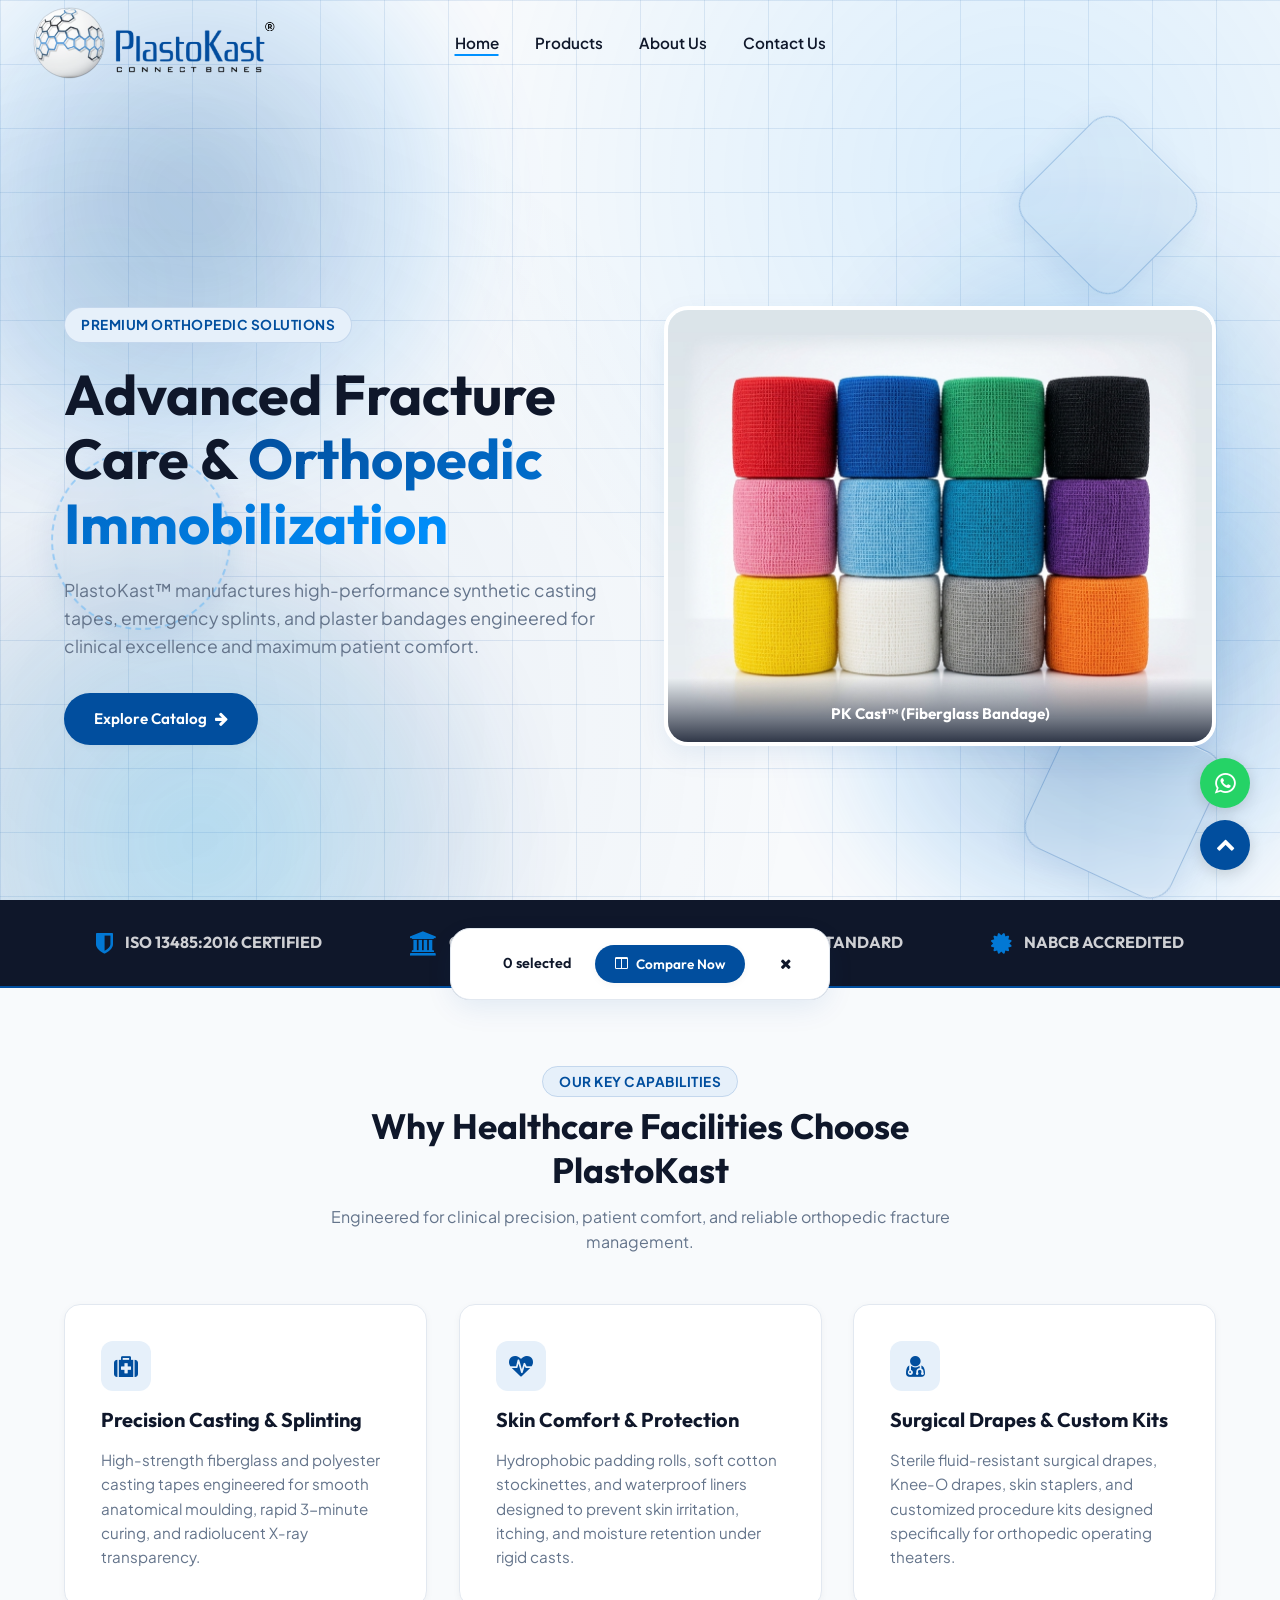
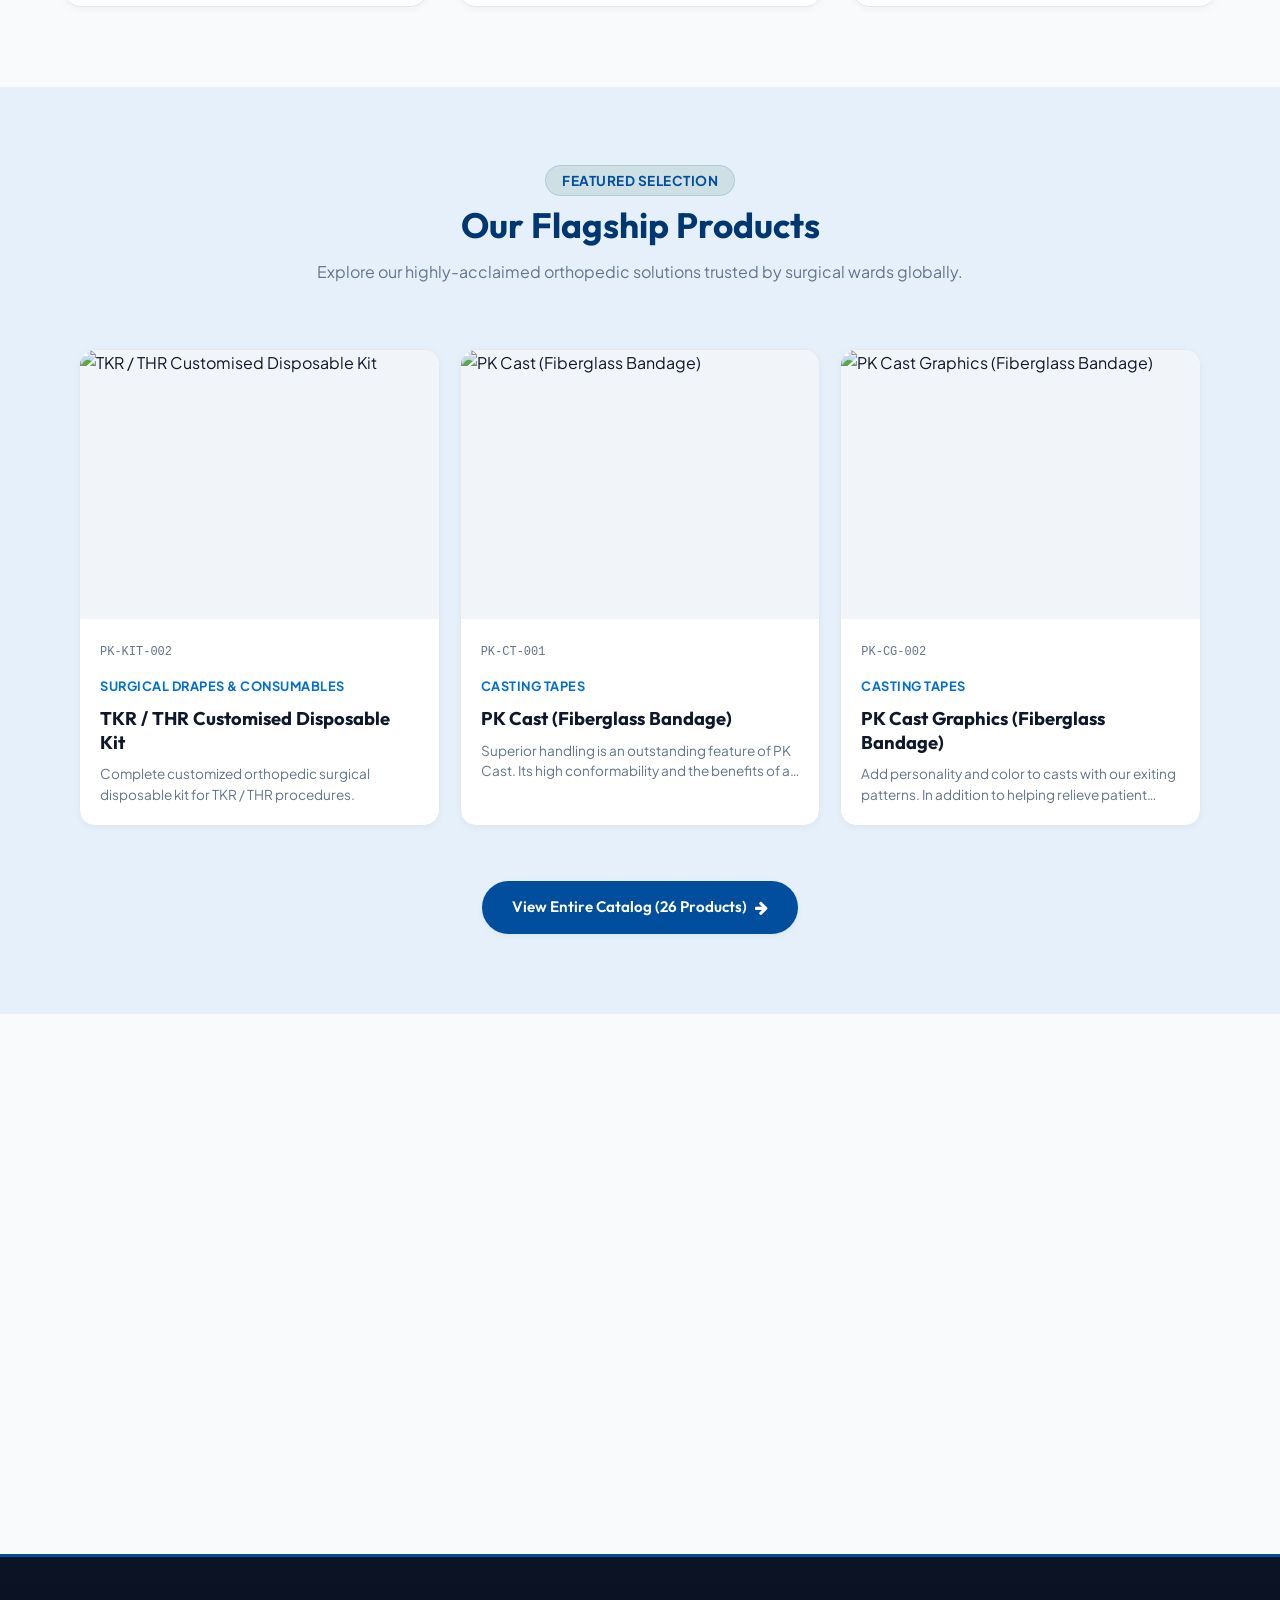
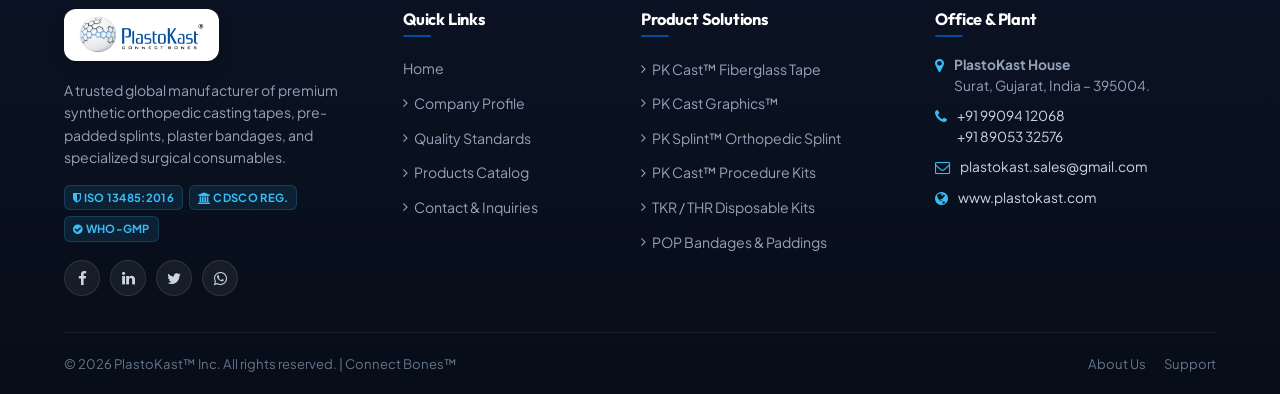
==== index.html @ 337cb643 "Deploy 2-way Resend email dispatch engine for customer auto-confirmation and admin lead alerts" ====
<!DOCTYPE html>
<html lang="en">
<head>
  <link rel="icon" type="image/png" href="assets/images/favicon.png?v=300">
  <script>
    // Force unregister stale service worker, clear caches, and reset old product DB to version 2
    if ('serviceWorker' in navigator) {
      navigator.serviceWorker.getRegistrations().then(function(registrations) {
        for(let registration of registrations) {
          registration.unregister();
        }
      });
    }
    if ('caches' in window) {
      caches.keys().then(function(names) {
        for (let name of names) {
          caches.delete(name);
        }
      });
    }
  </script>
  <meta charset="UTF-8">
  <meta name="viewport" content="width=device-width, initial-scale=1.0">
  <title>PlastoKast™ | Premium Orthopedic Casting & Splinting Solutions</title>
  <meta name="description" content="PlastoKast offers next-generation orthopedic immobilization products, including synthetic casting tapes, pre-padded splints, and plaster bandages. Manufactured under medical standards.">
  <link rel="stylesheet" href="https://cdnjs.cloudflare.com/ajax/libs/font-awesome/4.7.0/css/font-awesome.min.css">
  <link rel="stylesheet" href="assets/css/styles.css?v=14200">
  <style>
    /* Hero section slideshow styles */
    .hero-slideshow {
      position: relative;
      border-radius: 24px;
      box-shadow: var(--shadow-lg);
      border: 4px solid var(--bg-card);
      width: 100%;
      max-width: 580px;
      height: 440px;
      overflow: hidden;
      animation: float 6s ease-in-out infinite;
    }

    /* Hide language and currency dropdown selector buttons */
    header select, .nav-actions select, .header-selectors, #lang-selector, #currency-selector, .nav-select-dropdown {
      display: none !important;
    }

    /* Hide the sliding indicators (dots/pill) at the bottom of the slideshow */
    .hero-slide-dots {
      display: none !important;
    }

    .hero-slide {
      position: absolute !important;
      top: 0;
      left: 0;
      width: 100%;
      height: 100%;
      opacity: 0;
      transition: opacity 0.8s ease-in-out;
      display: flex !important;
      align-items: center;
      justify-content: center;
      z-index: 1;
    }

    .hero-slide.active {
      opacity: 1;
      z-index: 2;
    }

    .hero-slide a {
      display: block;
      width: 100%;
      height: 100%;
    }

    .hero-slide img {
      width: 100%;
      height: 100%;
      object-fit: cover;
      transform: scale(1.01); /* Fix subpixel gap */
    }

    .hero-slide-caption {
      position: absolute;
      bottom: 0;
      left: 0;
      right: 0;
      background: linear-gradient(transparent, rgba(15, 23, 42, 0.85));
      color: white;
      padding: 24px 16px 16px 16px;
      font-family: var(--font-headings);
      font-size: 0.95rem;
      font-weight: 700;
      text-align: center;
      z-index: 3;
    }

    .hero-slide-btn {
      position: absolute;
      top: 50%;
      transform: translateY(-50%);
      background: rgba(15, 23, 42, 0.4);
      border: none;
      backdrop-filter: blur(8px);
      -webkit-backdrop-filter: blur(8px);
      width: 38px;
      height: 38px;
      border-radius: 50%;
      display: flex;
      align-items: center;
      justify-content: center;
      cursor: pointer;
      color: white;
      transition: all 0.3s ease;
      opacity: 0;
      z-index: 10;
      font-size: 1rem;
    }

    .hero-slideshow:hover .hero-slide-btn {
      opacity: 1;
    }

    .hero-slide-btn:hover {
      background: var(--primary);
      transform: translateY(-50%) scale(1.1);
    }

    .hero-slide-btn.prev {
      left: 15px;
    }

    .hero-slide-btn.next {
      right: 15px;
    }

    .hero-slide-dots {
      position: absolute;
      bottom: 12px;
      left: 50%;
      transform: translateX(-50%);
      display: flex;
      gap: 8px;
      z-index: 10;
    }

    .hero-slide-dot {
      width: 8px;
      height: 8px;
      border-radius: 50%;
      background: rgba(255, 255, 255, 0.4);
      cursor: pointer;
      transition: all 0.3s ease;
    }

    .hero-slide-dot.active {
      background: var(--accent);
      transform: scale(1.25);
      width: 18px;
      border-radius: 4px;
    }

    /* Premium Animation Utilities */
    .reveal {
      position: relative;
      opacity: 0;
      transform: translateY(30px);
      transition: opacity 0.8s cubic-bezier(0.25, 1, 0.5, 1), transform 0.8s cubic-bezier(0.25, 1, 0.5, 1);
    }

    .reveal.active {
      opacity: 1;
      transform: translateY(0);
    }

    /* Delay modifiers for sequential reveal */
    .reveal-delay-1 { transition-delay: 0.15s; }
    .reveal-delay-2 { transition-delay: 0.3s; }
    .reveal-delay-3 { transition-delay: 0.45s; }
    .reveal-delay-4 { transition-delay: 0.6s; }

    /* Scale reveal for visual elements */
    .scale-reveal {
      opacity: 0;
      transform: scale(0.96);
      transition: opacity 0.9s cubic-bezier(0.25, 1, 0.5, 1), transform 0.9s cubic-bezier(0.25, 1, 0.5, 1);
    }

    .scale-reveal.active {
      opacity: 1;
      transform: scale(1);
    }

    /* Hero entrance reveal on page load */
    @keyframes fadeInUpReveal {
      from {
        opacity: 0;
        transform: translateY(25px);
      }
      to {
        opacity: 1;
        transform: translateY(0);
      }
    }

    .hero-reveal-animate {
      animation: fadeInUpReveal 0.9s cubic-bezier(0.25, 1, 0.5, 1) forwards;
    }

    .hero-delay-1 { animation-delay: 0.1s; opacity: 0; }
    .hero-delay-2 { animation-delay: 0.25s; opacity: 0; }
    .hero-delay-3 { animation-delay: 0.4s; opacity: 0; }
    .hero-delay-4 { animation-delay: 0.55s; opacity: 0; }
  </style>
</head>
<body>

    <!-- Visible Dynamic Blue Background & Glass Nodes Layer -->
  <div class="bg-ambient-layer" aria-hidden="true">
    <div class="bg-mesh-pattern"></div>
    <div class="bg-orb orb-1"></div>
    <div class="bg-orb orb-2"></div>
    <div class="bg-orb orb-3"></div>
    <div class="bg-orb orb-4"></div>
    <div class="bg-node-1"></div>
    <div class="bg-node-2"></div>
    <div class="bg-node-3"></div>
  </div>


  <!-- Glassmorphic Header -->
  <header>
    <div class="container">
      <nav class="navbar">
        <a href="index.html" class="logo">
          <img src="assets/images/logo.png?v=200" alt="PlastoKast - Connect Bones" class="logo-img">
        </a>
        <ul class="nav-links">
          <li><a href="index.html" class="active">Home</a></li>
          <li><a href="products.html">Products</a></li>
          <li><a href="about.html">About Us</a></li>
          <li><a href="contact.html">Contact Us</a></li>
        </ul>
        <div class="nav-actions">
          <button class="hamburger" aria-label="Toggle mobile menu">
            <span></span>
            <span></span>
            <span></span>
          </button>
        </div>
      </nav>
    </div>
  </header>

  <!-- Sliding Fullscreen Search Overlay -->
  <div class="search-overlay" id="search-overlay">
    <button class="search-close" id="search-close" aria-label="Close search">
      <i class="fa fa-times"></i>
    </button>
    <div class="search-container">
      <form id="search-form">
        <div class="search-input-wrapper">
          <input type="text" id="search-input" class="search-input" placeholder="Search PlastoKast products...">
        </div>
        <p style="color: rgba(255,255,255,0.6); margin-top: 16px; font-size: 0.9rem;">Press Enter to search the catalog</p>
      </form>
    </div>
  </div>

  <!-- Slide-out Quote Drawer -->
    

  <section class="hero">
    <div class="container">
      <div class="hero-grid">
        <div class="hero-content">
          <span class="hero-badge hero-reveal-animate hero-delay-1">Premium Orthopedic Solutions</span>
          <h1 class="hero-reveal-animate hero-delay-2">Advanced Fracture Care & <span class="text-gradient">Orthopedic Immobilization</span></h1>
          <p class="hero-reveal-animate hero-delay-3">PlastoKast™ manufactures high-performance synthetic casting tapes, emergency splints, and plaster bandages engineered for clinical excellence and maximum patient comfort.</p>
          <div class="hero-actions hero-reveal-animate hero-delay-4">
            <a href="products.html" class="btn btn-primary">Explore Catalog <i class="fa fa-arrow-right"></i></a>
          </div>
        </div>
        <div class="hero-image-wrapper hero-reveal-animate hero-delay-2">
          <div class="hero-image-bg"></div>
          <div class="hero-slideshow">
            <!-- Slide 1: PK Cast (Fiberglass Bandage) -->
            <div class="hero-slide active">
              <a href="product-detail.html?id=plastokast-fiberglass-tape">
                <img src="media/pk_cast_colored_v73.jpg?v=135" alt="PK Cast (Fiberglass Bandage)">
                <div class="hero-slide-caption">PK Cast™ (Fiberglass Bandage)</div>
              </a>
            </div>
            <!-- Slide 2: PK Cast Fibreglass Bandage Kit -->
            <div class="hero-slide">
              <a href="product-detail.html?id=pk-cast-kit">
                <img src="media/pk_cast_kit_main_v89.jpg?v=135" alt="PK Cast Fibreglass Bandage Kit">
                <div class="hero-slide-caption">PK Cast™ Fibreglass Bandage Kit</div>
              </a>
            </div>
            <!-- Slide 3: Electric Plaster Cutter -->
            <div class="hero-slide">
              <a href="product-detail.html?id=pk-electric-cutter">
                <img src="media/pk_electric_cutter_main_v94.jpg?v=135" alt="Electric Plaster Cutter">
                <div class="hero-slide-caption">Electric Plaster Cutter</div>
              </a>
            </div>
            <!-- Slide 4: PK Reinforce Gowns -->
            <div class="hero-slide">
              <a href="product-detail.html?id=pk-reinforce-gowns">
                <img src="media/pk_reinforce_gowns_main_v123.jpg?v=135" alt="PK Reinforce Gowns">
                <div class="hero-slide-caption">PK Reinforce Gowns</div>
              </a>
            </div>
            <!-- Slide 5: PK Shoulder Arthroscopy Drape -->
            <div class="hero-slide">
              <a href="product-detail.html?id=pk-shoulder-arthroscopy-drape">
                <img src="media/pk_shoulder_arthroscopy_drape_main_v117.jpg?v=135" alt="PK Shoulder Arthroscopy Drape">
                <div class="hero-slide-caption">PK Shoulder Arthroscopy Drape</div>
              </a>
            </div>

            <!-- Indicators -->
            <div class="hero-slide-dots">
              <span class="hero-slide-dot active" data-slide="0"></span>
              <span class="hero-slide-dot" data-slide="1"></span>
              <span class="hero-slide-dot" data-slide="2"></span>
              <span class="hero-slide-dot" data-slide="3"></span>
              <span class="hero-slide-dot" data-slide="4"></span>
            </div>
          </div>
        </div>
      </div>
    </div>
  </section>

  <!-- Standards & Compliance Banner -->
  <section class="compliance-banner reveal">
    <div class="container">
      <div class="compliance-grid">
        <div class="compliance-item">
          <i class="fa fa-shield"></i>
          <span>ISO 13485:2016 CERTIFIED</span>
        </div>
        <div class="compliance-item">
          <i class="fa fa-university"></i>
          <span>CDSCO REGISTERED</span>
        </div>
        <div class="compliance-item">
          <i class="fa fa-check-circle"></i>
          <span>WHO-GMP STANDARD</span>
        </div>
        <div class="compliance-item">
          <i class="fa fa-certificate"></i>
          <span>NABCB ACCREDITED</span>
        </div>
      </div>
    </div>
  </section>

  <!-- Core Highlights -->
  <section class="section-padding">
    <div class="container">
      <div class="text-center reveal" style="max-width: 700px; margin: 0 auto 50px auto;">
        <span class="hero-badge">OUR KEY CAPABILITIES</span>
        <h2 style="font-size: 2.2rem; margin-top: 10px;">Why Healthcare Facilities Choose PlastoKast</h2>
        <p style="color: var(--text-muted); margin-top: 12px;">Engineered for clinical precision, patient comfort, and reliable orthopedic fracture management.</p>
      </div>

      <div class="features-grid">
        <div class="feature-card scale-reveal reveal-delay-1">
          <div class="feature-icon">
            <i class="fa fa-medkit"></i>
          </div>
          <h3>Precision Casting & Splinting</h3>
          <p>High-strength fiberglass and polyester casting tapes engineered for smooth anatomical moulding, rapid 3-minute curing, and radiolucent X-ray transparency.</p>
        </div>

        <div class="feature-card scale-reveal reveal-delay-2">
          <div class="feature-icon">
            <i class="fa fa-heartbeat"></i>
          </div>
          <h3>Skin Comfort & Protection</h3>
          <p>Hydrophobic padding rolls, soft cotton stockinettes, and waterproof liners designed to prevent skin irritation, itching, and moisture retention under rigid casts.</p>
        </div>

        <div class="feature-card scale-reveal reveal-delay-3">
          <div class="feature-icon">
            <i class="fa fa-user-md"></i>
          </div>
          <h3>Surgical Drapes & Custom Kits</h3>
          <p>Sterile fluid-resistant surgical drapes, Knee-O drapes, skin staplers, and customized procedure kits designed specifically for orthopedic operating theaters.</p>
        </div>
      </div>
    </div>
  </section>



  <!-- Featured Products Highlight -->
  <section class="section-padding" style="background-color: var(--primary-light); transition: background var(--transition-normal);">
    <div class="container">
      <div class="text-center reveal" style="max-width: 700px; margin: 0 auto 50px auto;">
        <span class="hero-badge" style="background: rgba(10,92,54,0.1); color: var(--primary);">Featured Selection</span>
        <h2 style="font-size: 2.2rem; margin-top: 10px; color: var(--primary-dark);">Our Flagship Products</h2>
        <p style="color: var(--text-muted); margin-top: 12px;">Explore our highly-acclaimed orthopedic solutions trusted by surgical wards globally.</p>
      </div>

      <div class="product-grid" id="featured-products-grid">
        <a href="product-detail.html?id=plastokast-fiberglass-tape" class="product-card scale-reveal reveal-delay-1" style="text-decoration: none; color: inherit; display: flex; flex-direction: column; cursor: pointer;">
          <div class="product-card-img-wrapper">
            <img src="media/pk_cast_colored_v44.jpg?v=44" alt="PK Cast Fiberglass Casting Tape" class="product-card-img" loading="lazy">
          </div>
          <div class="product-card-body" style="padding-bottom: 24px;">
            <div class="product-meta-row">
              <span class="product-code">PK-CT-001</span>
              </div>
            <span class="product-card-category" style="margin-top: 4px;">Casting Tapes</span>
            <h3 class="product-card-title">PK Cast (Fiberglass Bandage)</h3>
            <p class="product-card-desc" style="margin-bottom: 0;">Synthetic casting tape impregnated with water-activated polyurethane resin. Offers incredible weight-bearing strength and multi-directional molding.</p>
          </div>
        </a>

        <a href="product-detail.html?id=plastokast-ortho-splint" class="product-card scale-reveal reveal-delay-2" style="text-decoration: none; color: inherit; display: flex; flex-direction: column; cursor: pointer;">
          <div class="product-card-img-wrapper">
            <img src="media/orthopedic_splint_roll.jpg" alt="PK Cast Orthopedic Splint" class="product-card-img" loading="lazy">
          </div>
          <div class="product-card-body" style="padding-bottom: 24px;">
            <div class="product-meta-row">
              <span class="product-code">PK-SP-001</span>
              </div>
            <span class="product-card-category" style="margin-top: 4px;">Splints</span>
            <h3 class="product-card-title">PK Cast™ Orthopedic Splint</h3>
            <p class="product-card-desc" style="margin-bottom: 0;">Designed for rapid trauma splinting. Features multi-layered fiberglass tape encased in breathable, moisture-wicking non-woven felt lining.</p>
          </div>
        </a>

        <a href="product-detail.html?id=plastopop-plaster-bandage" class="product-card scale-reveal reveal-delay-3" style="text-decoration: none; color: inherit; display: flex; flex-direction: column; cursor: pointer;">
          <div class="product-card-img-wrapper">
            <img src="media/pop_bandage_white.jpg" alt="PK Plaster of Paris Bandage" class="product-card-img" loading="lazy">
          </div>
          <div class="product-card-body" style="padding-bottom: 24px;">
            <div class="product-meta-row">
              <span class="product-code">PK-BD-001</span>
              </div>
            <span class="product-card-category" style="margin-top: 4px;">Orthopedic Bandages</span>
            <h3 class="product-card-title">PK Plaster of Paris Bandage (Classic)</h3>
            <p class="product-card-desc" style="margin-bottom: 0;">Traditional POP bandage utilizing high-purity alpha-gypsum crystal matrix. Rich, creamy texture allows a smooth, polished cast finish.</p>
          </div>
        </a>
      </div>
      
      <div class="text-center" style="margin-top: 40px;">
        <a href="products.html" class="btn btn-primary" id="home-catalog-btn">View Entire Catalog (26 Products) <i class="fa fa-arrow-right"></i></a>
      </div>
    </div>
  </section>

  <!-- Manufacturing & Quality Excellence Highlights -->
  <section class="section-padding reveal quality-mfg-section" style="background: linear-gradient(180deg, #f8fafc 0%, #f0f7ff 100%);">
    <div class="container">
      <div class="hero-grid" style="align-items: center;">
        <div>
          <span class="hero-badge">Quality Manufacturing</span>
          <h2 style="font-size: 2.2rem; margin-top: 10px; line-height: 1.2; color: #0f172a;">Trusted Manufacturing Excellence & Clinical Quality</h2>
          <p style="color: #334155; margin-top: 16px; font-size: 1.02rem; line-height: 1.65;">From our state-of-the-art ISO certified manufacturing facility, PlastoKast produces high-performance synthetic casting tapes, orthopedic splints, bandages, and surgical drapes trusted by healthcare professionals, hospitals, and medical clinics.</p>
          <div class="quality-mfg-cards" style="display: grid; grid-template-columns: 1fr 1fr; gap: 16px; margin-top: 24px;">
            <div class="quality-mfg-card" style="display: flex; align-items: center; gap: 12px; background: #ffffff; padding: 16px; border-radius: 14px; border: 1px solid #e2e8f0; box-shadow: 0 2px 8px rgba(1, 78, 158, 0.04);">
              <i class="fa fa-shield" style="color: var(--primary); font-size: 1.6rem; flex-shrink: 0;"></i>
              <div>
                <h4 style="font-size: 1.05rem; font-weight: 700; color: #0f172a; margin-bottom: 2px;">Quality Assurance</h4>
                <p style="font-size: 0.82rem; color: #475569; margin: 0; line-height: 1.4;">ISO 13485:2016 & CDSCO certified medical grade standards</p>
              </div>
            </div>
            <div class="quality-mfg-card" style="display: flex; align-items: center; gap: 12px; background: #ffffff; padding: 16px; border-radius: 14px; border: 1px solid #e2e8f0; box-shadow: 0 2px 8px rgba(1, 78, 158, 0.04);">
              <i class="fa fa-certificate" style="color: var(--primary); font-size: 1.6rem; flex-shrink: 0;"></i>
              <div>
                <h4 style="font-size: 1.05rem; font-weight: 700; color: #0f172a; margin-bottom: 2px;">Clinical Support</h4>
                <p style="font-size: 0.82rem; color: #475569; margin: 0; line-height: 1.4;">Complete product datasheets, catalog specs, and technical support</p>
              </div>
            </div>
          </div>
        </div>
        <div class="quality-distributor-card scale-reveal reveal-delay-1" style="background: #ffffff; padding: 36px; border-radius: 24px; text-align: center; border: 1.5px solid rgba(1, 78, 158, 0.15); box-shadow: 0 10px 30px rgba(1, 78, 158, 0.08); position: relative; overflow: hidden;">
          <h3 style="color: var(--primary); font-size: 1.75rem; font-weight: 800; margin-bottom: 8px;">Inquire for Distributorship</h3>
          <p style="font-size: 0.92rem; color: #475569; margin-bottom: 24px; line-height: 1.55;">Become our regional partner and expand orthopedic catalog access in your local market.</p>
          <a href="contact.html?type=distributor" class="btn btn-primary" style="box-shadow: 0 4px 15px rgba(1, 78, 158, 0.25);">Apply Now <i class="fa fa-handshake-o"></i></a>
        </div>
      </div>
    </div>
  </section>

  <!-- Floating widgets (WhatsApp, Scroll Top) -->
  <div class="floating-widgets">
    <a href="https://api.whatsapp.com/send?phone=+91 99094 12068&text=Hi%20PlastoKast,%20I%20am%20interested%20in%20your%20products." class="widget-btn whatsapp-widget" target="_blank" aria-label="Chat on WhatsApp">
      <i class="fa fa-whatsapp"></i>
    </a>
    <button class="widget-btn scroll-top-widget" id="scroll-top-btn" aria-label="Scroll to top" onclick="window.scrollTo(0,0)">
      <i class="fa fa-chevron-up"></i>
    </button>
  </div>

  <!-- Footer -->
  <footer class="main-footer">
    <div class="container">
      <div class="footer-grid">
        
        <!-- Column 1: Brand & Profile -->
        <div class="footer-widget">
          <a href="index.html" class="footer-logo-link" title="PlastoKast - Connect Bones">
            <img src="assets/images/logo.png?v=300" alt="PlastoKast - Connect Bones" class="footer-logo-img">
          </a>
          <p>A trusted global manufacturer of premium synthetic orthopedic casting tapes, pre-padded splints, plaster bandages, and specialized surgical consumables.</p>
          <div class="footer-trust-badges">
            <span class="footer-trust-badge"><i class="fa fa-shield"></i> ISO 13485:2016</span>
            <span class="footer-trust-badge"><i class="fa fa-university"></i> CDSCO Reg.</span>
            <span class="footer-trust-badge"><i class="fa fa-check-circle"></i> WHO-GMP</span>
          </div>
          <div class="footer-socials">
            <a href="https://facebook.com" class="social-icon" target="_blank" aria-label="Facebook"><i class="fa fa-facebook"></i></a>
            <a href="https://linkedin.com" class="social-icon" target="_blank" aria-label="LinkedIn"><i class="fa fa-linkedin"></i></a>
            <a href="https://twitter.com" class="social-icon" target="_blank" aria-label="Twitter"><i class="fa fa-twitter"></i></a>
            <a href="https://api.whatsapp.com/send?phone=+919909412068&text=Hi%20PlastoKast,%20I%20am%20interested%20in%20your%20products." class="social-icon" target="_blank" aria-label="WhatsApp"><i class="fa fa-whatsapp"></i></a>
          </div>
        </div>

        <!-- Column 2: Quick Navigation -->
        <div class="footer-widget">
          <h4 class="footer-title">Quick Links</h4>
          <ul class="footer-links">
            <li><a href="index.html"><i class="fa fa-angle-right"></i> Home</a></li>
            <li><a href="about.html"><i class="fa fa-angle-right"></i> Company Profile</a></li>
            <li><a href="about.html#certificates"><i class="fa fa-angle-right"></i> Quality Standards</a></li>
            <li><a href="products.html"><i class="fa fa-angle-right"></i> Products Catalog</a></li>
            <li><a href="contact.html"><i class="fa fa-angle-right"></i> Contact & Inquiries</a></li>
          </ul>
        </div>

        <!-- Column 3: Orthopedic Solutions -->
        <div class="footer-widget">
          <h4 class="footer-title">Product Solutions</h4>
          <ul class="footer-links">
            <li><a href="products.html?category=casting-tapes"><i class="fa fa-angle-right"></i> PK Cast™ Fiberglass Tape</a></li>
            <li><a href="products.html?category=casting-tapes"><i class="fa fa-angle-right"></i> PK Cast Graphics™</a></li>
            <li><a href="products.html?category=splints"><i class="fa fa-angle-right"></i> PK Splint™ Orthopedic Splint</a></li>
            <li><a href="products.html?category=casting-tapes"><i class="fa fa-angle-right"></i> PK Cast™ Procedure Kits</a></li>
            <li><a href="products.html?category=surgical-consumables"><i class="fa fa-angle-right"></i> TKR / THR Disposable Kits</a></li>
            <li><a href="products.html?category=bandages"><i class="fa fa-angle-right"></i> POP Bandages & Paddings</a></li>
          </ul>
        </div>

        <!-- Column 4: Registered Office & Factory -->
        <div class="footer-widget">
          <h4 class="footer-title">Office & Plant</h4>
          <div class="footer-contact-list">
            <div class="footer-contact-item">
              <i class="fa fa-map-marker"></i>
              <span><strong>PlastoKast House</strong><br>Surat, Gujarat, India – 395004.</span>
            </div>
            <div class="footer-contact-item">
              <i class="fa fa-phone"></i>
              <span><a href="tel:+919909412068">+91 99094 12068</a><br><a href="tel:+918905332576">+91 89053 32576</a></span>
            </div>
            <div class="footer-contact-item">
              <i class="fa fa-envelope-o"></i>
              <a href="mailto:plastokast.sales@gmail.com">plastokast.sales@gmail.com</a>
            </div>
            <div class="footer-contact-item">
              <i class="fa fa-globe"></i>
              <a href="index.html">www.plastokast.com</a>
            </div>
          </div>
        </div>

      </div>

      <div class="footer-bottom">
        <p>&copy; 2026 PlastoKast™ Inc. All rights reserved. | Connect Bones™</p>
        <ul class="footer-policy-links">
          <li><a href="about.html">About Us</a></li>
          <li><a href="contact.html">Support</a></li>
        </ul>
      </div>
    </div>
  </footer>

  <!-- Firebase Cloud Database SDKs -->
  <script src="https://www.gstatic.com/firebasejs/10.13.0/firebase-app-compat.js"></script>
  <script src="https://www.gstatic.com/firebasejs/10.13.0/firebase-firestore-compat.js"></script>
  <script src="assets/js/firebase-db.js?v=14200"></script>

  <script src="assets/js/products-data.js?v=800"></script>
  <script src="assets/js/site-settings.js?v=14200"></script>
  <script src="assets/js/email-dispatcher.js?v=14200"></script>
  <script src="assets/js/i18n.js?v=800"></script>
  <script src="assets/js/compare.js?v=800"></script>
  <script src="assets/js/main.js?v=14200"></script>
  <script src="assets/js/inquiry-modal.js?v=14200"></script>
  <script>
    // Show scroll to top button
    const scrollTopBtn = document.getElementById("scroll-top-btn");
    window.addEventListener("scroll", () => {
      if (window.scrollY > 400) {
        scrollTopBtn.classList.add("active");
      } else {
        scrollTopBtn.classList.remove("active");
      }
    });

    // Inline Hero Slideshow to bypass any service worker assets caching of main.js
    (function() {
      const heroSlideshow = document.querySelector(".hero-slideshow");
      if (heroSlideshow) {
        const slides = heroSlideshow.querySelectorAll(".hero-slide");
        const dots = heroSlideshow.querySelectorAll(".hero-slide-dot");
        
        let currentSlide = 0;
        let slideInterval = null;

        function showSlide(index) {
          if (index >= slides.length) currentSlide = 0;
          else if (index < 0) currentSlide = slides.length - 1;
          else currentSlide = index;

          slides.forEach((slide, i) => {
            if (i === currentSlide) {
              slide.classList.add("active");
            } else {
              slide.classList.remove("active");
            }
          });

          dots.forEach((dot, i) => {
            if (i === currentSlide) {
              dot.classList.add("active");
            } else {
              dot.classList.remove("active");
            }
          });
        }

        function nextSlide() {
          showSlide(currentSlide + 1);
        }

        function startAutoSlide() {
          stopAutoSlide();
          slideInterval = setInterval(nextSlide, 3500); // 3.5 seconds
        }

        function stopAutoSlide() {
          if (slideInterval) {
            clearInterval(slideInterval);
          }
        }

        dots.forEach((dot, i) => {
          dot.addEventListener("click", () => {
            showSlide(i);
            startAutoSlide(); // restarts interval automatically
          });
        });

        heroSlideshow.addEventListener("mouseenter", stopAutoSlide);
        heroSlideshow.addEventListener("mouseleave", startAutoSlide);

        // Start auto cycle
        startAutoSlide();
      }
    })();

    // Intersection Observer for scroll-reveal animations
    (function() {
      const reveals = document.querySelectorAll(".reveal, .scale-reveal");
      if (reveals.length > 0) {
        const observer = new IntersectionObserver((entries) => {
          entries.forEach((entry) => {
            if (entry.isIntersecting) {
              entry.target.classList.add("active");
              observer.unobserve(entry.target); // trigger animation only once
            }
          });
        }, {
          threshold: 0.08, // trigger when 8% of the element is visible
          rootMargin: "0px 0px -40px 0px"
        });
        reveals.forEach((el) => observer.observe(el));
      }
    })();
  </script>
</body>
</html>
---- assets/css/styles.css ----
@import url('https://fonts.googleapis.com/css2?family=Outfit:wght@300;400;500;600;700;800&family=Plus+Jakarta+Sans:wght@300;400;500;600;700;800&display=swap');

:root {
  /* Brand Colors */
  --primary: #014e9e;         /* Deep Forest/Emerald Green */
  --primary-rgb: 1, 78, 158;
  --primary-light: #e6f0fa;
  --primary-dark: #003770;
  --accent: #0091ff;          /* Bright Mint/Emerald Accents */
  --accent-rgb: 0, 145, 255;
  --accent-light: #f0f7ff;
  --accent-dark: #006ed6;
  
  /* Neutral Palette */
  --bg-main: #f8fafc;
  --bg-card: #ffffff;
  --text-dark: #0f172a;       /* Slate 900 */
  --text-muted: #64748b;      /* Slate 500 */
  --border-light: #e2e8f0;    /* Slate 200 */
  --border-focus: rgba(1, 78, 158, 0.4);
  
  /* Glassmorphism Details */
  --glass-bg: rgba(255, 255, 255, 0.75);
  --glass-border: rgba(255, 255, 255, 0.5);
  --glass-shadow: rgba(1, 78, 158, 0.08);

  /* Shadows */
  --shadow-sm: 0 2px 8px -1px rgba(0, 0, 0, 0.05);
  --shadow-md: 0 4px 20px -2px rgba(1, 78, 158, 0.06);
  --shadow-lg: 0 10px 30px -4px rgba(1, 78, 158, 0.1);
  --shadow-glow: 0 0 15px rgba(0, 145, 255, 0.4);
  
  /* Transitions */
  --transition-fast: 0.2s ease;
  --transition-normal: 0.3s cubic-bezier(0.4, 0, 0.2, 1);
  --transition-slow: 0.5s ease;
  
  /* Typography Fonts */
  --font-headings: 'Outfit', sans-serif;
  --font-body: 'Plus Jakarta Sans', sans-serif;
}

/* Dark Mode Tokens (Can toggle via class on body) */
body.dark-mode {
  --bg-main: #0b0f19;         /* Very dark navy/slate */
  --bg-card: #151e2e;
  --text-dark: #f1f5f9;
  --text-muted: #94a3b8;
  --border-light: #1e293b;
  --glass-bg: rgba(21, 30, 46, 0.8);
  --glass-border: rgba(255, 255, 255, 0.05);
  --glass-shadow: rgba(0, 0, 0, 0.3);
  --shadow-md: 0 4px 25px rgba(0, 0, 0, 0.2);
  --shadow-lg: 0 10px 40px rgba(0, 0, 0, 0.35);
  --primary-light: #0a1d37;
}


/* Reset and Base Styles */
body::before, body::after {
  content: '';
  position: fixed;
  width: 400px;
  height: 400px;
  border-radius: 50%;
  background: radial-gradient(circle, rgba(1, 78, 158, 0.08) 0%, rgba(0, 145, 255, 0.02) 70%, transparent 100%);
  z-index: -1;
  pointer-events: none;
  filter: blur(40px);
  will-change: transform;
}

body::before {
  top: 10%;
  left: -100px;
  animation: floatBlob1 25s infinite alternate ease-in-out;
}

body::after {
  bottom: 10%;
  right: -100px;
  animation: floatBlob2 30s infinite alternate ease-in-out;
}

@keyframes floatBlob1 {
  0% { transform: translateY(0) rotate(0deg) scale(1); }
  100% { transform: translateY(120px) rotate(180deg) scale(1.15); }
}

@keyframes floatBlob2 {
  0% { transform: translateY(0) rotate(0deg) scale(1.1); }
  100% { transform: translateY(-120px) rotate(-180deg) scale(0.9); }
}

* {
  margin: 0;
  padding: 0;
  box-sizing: border-box;
}

html {
  scroll-behavior: smooth;
  font-size: 16px;
  overflow-x: hidden;
  max-width: 100vw;
  width: 100%;
}

body {
  font-family: var(--font-body);
  background-color: var(--bg-main);
  color: var(--text-dark);
  line-height: 1.6;
  overflow-x: hidden;
  max-width: 100vw;
  width: 100%;
  position: relative;
  transition: background-color var(--transition-normal), color var(--transition-normal);
  caret-color: transparent;
}

body.nav-locked {
  overflow: hidden !important;
  touch-action: none;
}

/* Frosted Backdrop Overlay for Mobile Navigation */
.nav-backdrop {
  position: fixed;
  top: 0;
  left: 0;
  width: 100%;
  height: 100%;
  background: rgba(15, 23, 42, 0.45);
  backdrop-filter: blur(3px);
  -webkit-backdrop-filter: blur(3px);
  z-index: 1004;
  opacity: 0;
  pointer-events: none;
  transition: opacity 0.3s ease;
}

.nav-backdrop.active {
  opacity: 1;
  pointer-events: auto;
}

input, textarea, [contenteditable="true"] {
  caret-color: auto;
}

h1, h2, h3, h4, h5, h6 {
  font-family: var(--font-headings);
  font-weight: 700;
  color: var(--text-dark);
  line-height: 1.25;
}

a {
  color: inherit;
  text-decoration: none;
  transition: color var(--transition-fast);
}

img {
  max-width: 100%;
  height: auto;
  display: block;
}

/* Common Layout Utilities */
.container {
  width: 100%;
  max-width: 1200px;
  margin: 0 auto;
  padding: 0 24px;
}

.section-padding {
  padding: 80px 0;
}

.text-center {
  text-align: center;
}

.btn {
  display: inline-flex;
  align-items: center;
  justify-content: center;
  padding: 12px 28px;
  border-radius: 30px;
  font-weight: 600;
  font-family: var(--font-headings);
  font-size: 0.95rem;
  cursor: pointer;
  transition: all var(--transition-normal);
  border: 2px solid transparent;
  gap: 8px;
}

.btn-primary {
  background-color: var(--primary);
  color: white;
  box-shadow: var(--shadow-sm);
}

.btn-primary:hover {
  background-color: var(--primary-dark);
  transform: translateY(-2px);
  box-shadow: 0 4px 12px rgba(1, 78, 158, 0.2);
}

.btn-secondary {
  background-color: transparent;
  border-color: var(--primary);
  color: var(--primary);
}

body.dark-mode .btn-secondary {
  border-color: var(--accent);
  color: var(--accent);
}

.btn-secondary:hover {
  background-color: var(--primary);
  color: white;
  transform: translateY(-2px);
}

body.dark-mode .btn-secondary:hover {
  background-color: var(--accent);
  color: var(--text-dark);
}

.btn-accent {
  background-color: var(--accent);
  color: white;
  box-shadow: var(--shadow-sm);
}

.btn-accent:hover {
  background-color: var(--accent-dark);
  transform: translateY(-2px);
  box-shadow: var(--shadow-glow);
}

/* Glassmorphism Header */
header {
  position: fixed;
  top: 0;
  left: 0;
  width: 100%;
  z-index: 1010;
  transition: all var(--transition-normal);
}

.header-active {
  background-color: var(--glass-bg);
  backdrop-filter: blur(12px);
  -webkit-backdrop-filter: blur(12px);
  border-bottom: 1px solid var(--glass-border);
  box-shadow: var(--glass-shadow);
}

.navbar {
  display: flex;
  align-items: center;
  justify-content: space-between;
  position: relative;
  padding: 6px 0;
  transition: padding var(--transition-normal);
}

.header-active .navbar {
  padding: 4px 0;
}

/* ============================================================
   LOGO — Bold & Prominent Brand Presence
   ============================================================ */

header .container {
  max-width: 1400px;
  padding: 0 32px;
}

.logo {
  display: flex;
  align-items: center;
  text-decoration: none;
  flex-shrink: 0;
  padding: 0;
  background: transparent;
  box-shadow: none;
  z-index: 2;
  transition: all var(--transition-normal);
}

.logo:hover {
  background: transparent;
  box-shadow: none;
}

.logo-img {
  height: 74px;
  max-width: 250px;
  width: auto;
  object-fit: contain;
  display: block;
  transition: all var(--transition-normal);
}

.header-active .logo {
  background: transparent;
  box-shadow: none;
}

.header-active .logo-img {
  height: 60px;
}

/* Dark mode navbar logo */
body.dark-mode .logo {
  background: transparent;
  box-shadow: none;
}

body.dark-mode .logo-img {
  filter: brightness(1.8) contrast(1.1);
}

body.dark-mode .header-active .logo {
  background: transparent;
}

.nav-links {
  display: flex;
  align-items: center;
  gap: 36px;
  list-style: none;
  position: absolute;
  left: 50%;
  transform: translateX(-50%);
  z-index: 1;
}

.nav-links a {
  font-weight: 600;
  font-size: 0.95rem;
  color: var(--text-dark);
  position: relative;
}

.nav-links a::after {
  content: '';
  position: absolute;
  bottom: -4px;
  left: 0;
  width: 0;
  height: 2px;
  background-color: var(--accent);
  transition: width var(--transition-fast);
}

.nav-links a:hover {
  color: var(--accent);
}

.nav-links a:hover::after,
.nav-links a.active::after {
  width: 100%;
}

/* Mobile Elements hidden by default on Desktop */
.mobile-drawer-content,
.mobile-category-selector-wrapper,
.mobile-offline-banner {
  display: none !important;
}

.nav-actions {
  display: flex;
  align-items: center;
  gap: 16px;
  margin-left: auto;
  z-index: 2;
}

.nav-select-dropdown {
  background: var(--bg-card);
  border: 1px solid var(--border-light);
  color: var(--text-dark);
  font-family: var(--font-headings);
  font-weight: 600;
  font-size: 0.85rem;
  padding: 6px 10px;
  border-radius: 8px;
  outline: none;
  cursor: pointer;
  transition: all var(--transition-fast);
}

.nav-select-dropdown:hover {
  border-color: var(--primary);
  background-color: var(--primary-light);
}

body.dark-mode .nav-select-dropdown:hover {
  border-color: var(--accent);
  background-color: rgba(0, 145, 255, 0.1);
}


.action-btn {
  background: none;
  border: none;
  cursor: pointer;
  color: var(--text-dark);
  font-size: 1.2rem;
  width: 40px;
  height: 40px;
  border-radius: 50%;
  display: flex;
  align-items: center;
  justify-content: center;
  transition: background-color var(--transition-fast), color var(--transition-fast);
}

.action-btn:hover {
  background-color: var(--primary-light);
  color: var(--primary);
}

body.dark-mode .action-btn:hover {
  background-color: rgba(0, 145, 255, 0.15);
  color: var(--accent);
}

.quote-badge-container {
  position: relative;
}

.quote-badge {
  position: absolute;
  top: 4px;
  right: 4px;
  background-color: var(--accent);
  color: white;
  font-size: 0.7rem;
  font-weight: 700;
  width: 18px;
  height: 18px;
  border-radius: 50%;
  display: flex;
  align-items: center;
  justify-content: center;
  border: 2px solid var(--bg-card);
}

.hamburger {
  display: none;
  flex-direction: column;
  gap: 6px;
  background: none;
  border: none;
  cursor: pointer;
  z-index: 1010;
}

.hamburger span {
  width: 28px;
  height: 3px;
  background-color: var(--text-dark);
  border-radius: 3px;
  transition: transform var(--transition-fast), opacity var(--transition-fast);
}

/* Menu Toggle states for mobile */
.hamburger.open span:nth-child(1) {
  transform: translateY(9px) rotate(45deg);
}

.hamburger.open span:nth-child(2) {
  opacity: 0;
}

.hamburger.open span:nth-child(3) {
  transform: translateY(-9px) rotate(-45deg);
}

/* Sliding Search Overlay */
.search-overlay {
  position: fixed;
  top: 0;
  left: 0;
  width: 100%;
  height: 100%;
  background-color: rgba(15, 23, 42, 0.95);
  z-index: 2000;
  display: flex;
  align-items: center;
  justify-content: center;
  opacity: 0;
  pointer-events: none;
  transition: opacity var(--transition-normal);
  backdrop-filter: blur(8px);
}

.search-overlay.active {
  opacity: 1;
  pointer-events: auto;
}

.search-container {
  width: 100%;
  max-width: 600px;
  padding: 24px;
  text-align: center;
  position: relative;
}

.search-input-wrapper {
  position: relative;
}

.search-input {
  width: 100%;
  background: transparent;
  border: none;
  border-bottom: 2px solid white;
  padding: 16px 40px 16px 0;
  font-size: 1.8rem;
  color: white;
  outline: none;
  font-family: var(--font-headings);
}

.search-input::placeholder {
  color: rgba(255, 255, 255, 0.5);
}

.search-close {
  position: absolute;
  top: 40px;
  right: 40px;
  background: none;
  border: none;
  color: white;
  font-size: 2rem;
  cursor: pointer;
  transition: transform var(--transition-fast);
}

.search-close:hover {
  transform: rotate(90deg);
}

/* Quote Cart Slide-out Drawer */

/* Inquiry Form Styles */
.inquiry-form {
  display: flex;
  flex-direction: column;
  gap: 12px;
  margin-top: 16px;
}

.form-group {
  display: flex;
  flex-direction: column;
  gap: 4px;
}

.form-group label {
  font-size: 0.8rem;
  font-weight: 600;
  color: var(--text-dark);
}

.form-control {
  width: 100%;
  padding: 10px 14px;
  border-radius: 8px;
  border: 1px solid var(--border-light);
  background-color: var(--bg-card);
  color: var(--text-dark);
  font-family: var(--font-body);
  font-size: 0.9rem;
  outline: none;
  transition: border-color var(--transition-fast), box-shadow var(--transition-fast);
}

.form-control:focus {
  border-color: var(--primary);
  box-shadow: 0 0 0 3px var(--border-focus);
}

body.dark-mode .form-control:focus {
  border-color: var(--accent);
  box-shadow: 0 0 0 3px rgba(0, 145, 255, 0.2);
}

/* Banner/Breadcrumbs */
.page-banner {
  padding-top: 148px;
  padding-bottom: 28px;
  background: linear-gradient(135deg, var(--primary-light), rgba(0, 145, 255, 0.08));
  text-align: center;
}

body.dark-mode .page-banner {
  background: linear-gradient(135deg, #0a1d37, #0c1421);
}

.page-banner h1 {
  font-size: 2rem;
  margin-bottom: 6px;
}

.breadcrumbs {
  display: flex;
  align-items: center;
  justify-content: center;
  gap: 8px;
  list-style: none;
  font-size: 0.9rem;
  color: var(--text-muted);
}

.breadcrumbs a:hover {
  color: var(--primary);
}

body.dark-mode .breadcrumbs a:hover {
  color: var(--accent);
}

.breadcrumbs li::after {
  content: '/';
  margin-left: 8px;
}

.breadcrumbs li:last-child::after {
  content: none;
}

.breadcrumbs li:last-child {
  font-weight: 600;
  color: var(--text-dark);
}

/* Home Hero Section */
.hero {
  min-height: 100vh;
  padding-top: 152px;
  display: flex;
  align-items: center;
  background: radial-gradient(circle at 80% 20%, rgba(0, 145, 255, 0.12), transparent 45%),
              radial-gradient(circle at 10% 80%, rgba(1, 78, 158, 0.08), transparent 50%);
  position: relative;
}

.hero-grid {
  display: grid;
  grid-template-columns: 1fr 1fr;
  align-items: center;
  gap: 48px;
}

.hero-content {
  display: flex;
  flex-direction: column;
  gap: 20px;
}

.hero-badge {
  align-self: flex-start;
  padding: 6px 16px;
  border-radius: 30px;
  background-color: var(--primary-light);
  color: var(--primary);
  font-weight: 700;
  font-size: 0.85rem;
  letter-spacing: 0.5px;
  text-transform: uppercase;
  border: 1px solid rgba(1, 78, 158, 0.15);
}

body.dark-mode .hero-badge {
  background-color: rgba(0, 145, 255, 0.15);
  color: var(--accent);
  border-color: rgba(0, 145, 255, 0.2);
}

.hero-content h1 {
  font-size: 3.5rem;
  line-height: 1.15;
}

.text-gradient {
  background: linear-gradient(135deg, var(--primary), var(--accent));
  -webkit-background-clip: text;
  -webkit-text-fill-color: transparent;
}

body.dark-mode .text-gradient {
  background: linear-gradient(135deg, var(--accent), #6ee7b7);
  -webkit-background-clip: text;
  -webkit-text-fill-color: transparent;
}

.hero-content p {
  font-size: 1.1rem;
  color: var(--text-muted);
}

.hero-actions {
  display: flex;
  align-items: center;
  gap: 16px;
  margin-top: 12px;
}

.hero-image-wrapper {
  position: relative;
  display: flex;
  justify-content: center;
}

.hero-image-bg {
  position: absolute;
  width: 85%;
  height: 85%;
  top: 50%;
  left: 50%;
  transform: translate(-50%, -50%);
  background: radial-gradient(circle, rgba(0, 145, 255, 0.2), transparent 70%);
  filter: blur(10px);
  z-index: -1;
  border-radius: 50%;
}

.hero-image {
  border-radius: 24px;
  box-shadow: var(--shadow-lg);
  border: 4px solid var(--bg-card);
  max-width: 480px;
  animation: float 6s ease-in-out infinite;
}

@keyframes float {
  0% { transform: translateY(0px); }
  50% { transform: translateY(-12px); }
  100% { transform: translateY(0px); }
}

/* Feature Grid Card Styles */
.features-grid {
  display: grid;
  grid-template-columns: repeat(auto-fit, minmax(280px, 1fr));
  gap: 32px;
  margin-top: 48px;
}

.feature-card {
  background-color: var(--bg-card);
  padding: 36px;
  border-radius: 16px;
  box-shadow: var(--shadow-sm);
  border: 1px solid var(--border-light);
  transition: all var(--transition-normal);
  display: flex;
  flex-direction: column;
  gap: 16px;
}

.feature-card:hover {
  transform: translateY(-8px);
  box-shadow: var(--shadow-lg);
  border-color: var(--accent);
}

.feature-icon {
  width: 50px;
  height: 50px;
  border-radius: 12px;
  background-color: var(--primary-light);
  color: var(--primary);
  display: flex;
  align-items: center;
  justify-content: center;
  font-size: 1.5rem;
}

body.dark-mode .feature-icon {
  background-color: rgba(0, 145, 255, 0.15);
  color: var(--accent);
}

.feature-card h3 {
  font-size: 1.25rem;
}

.feature-card p {
  color: var(--text-muted);
  font-size: 0.95rem;
}

/* Products Catalog layout styling */
.catalog-layout {
  display: grid;
  grid-template-columns: 280px 1fr;
  gap: 40px;
  margin-top: 40px;
}

/* Sidebar filtering styling */
.catalog-sidebar {
  display: flex;
  flex-direction: column;
  gap: 28px;
}

.sidebar-widget {
  background-color: var(--bg-card);
  padding: 24px;
  border-radius: 16px;
  border: 1px solid var(--border-light);
  box-shadow: var(--shadow-sm);
}

.sidebar-title {
  font-size: 1.1rem;
  margin-bottom: 16px;
  padding-bottom: 8px;
  border-bottom: 2px solid var(--primary-light);
}

body.dark-mode .sidebar-title {
  border-bottom-color: var(--border-light);
}

.category-list {
  list-style: none;
  display: flex;
  flex-direction: column;
  gap: 10px;
}

.category-item button {
  background: none;
  border: none;
  width: 100%;
  text-align: left;
  padding: 8px 12px;
  border-radius: 8px;
  font-weight: 500;
  font-size: 0.95rem;
  cursor: pointer;
  color: var(--text-muted);
  display: flex;
  align-items: center;
  justify-content: space-between;
  transition: all var(--transition-fast);
}

.category-item button:hover {
  color: var(--primary);
  background-color: var(--primary-light);
}

body.dark-mode .category-item button:hover {
  color: var(--accent);
  background-color: rgba(0, 145, 255, 0.1);
}

.category-item.active button {
  color: white;
  background-color: var(--primary);
}

body.dark-mode .category-item.active button {
  color: var(--text-dark);
  background-color: var(--accent);
}

.category-item button span {
  font-size: 0.8rem;
  background-color: var(--bg-main);
  color: var(--text-muted);
  padding: 2px 8px;
  border-radius: 20px;
}

.category-item.active button span {
  background-color: rgba(255, 255, 255, 0.25);
  color: white;
}

body.dark-mode .category-item.active button span {
  background-color: rgba(0, 0, 0, 0.15);
  color: var(--text-dark);
}

/* Products Main Catalog Grid */
.catalog-main {
  display: flex;
  flex-direction: column;
  gap: 24px;
}

.catalog-actions {
  display: flex;
  align-items: center;
  justify-content: space-between;
  background: var(--glass-bg);
  backdrop-filter: blur(12px);
  -webkit-backdrop-filter: blur(12px);
  padding: 16px 24px;
  border-radius: 20px;
  border: 1px solid var(--glass-border);
  box-shadow: 0 8px 25px rgba(1, 78, 158, 0.06);
  gap: 20px;
  flex-wrap: wrap;
}

.search-bar {
  position: relative;
  flex: 1;
  max-width: 100%;
}

.search-bar input {
  width: 100%;
  padding: 13px 20px 13px 46px;
  border-radius: 30px;
  border: 1.5px solid var(--border-light);
  outline: none;
  font-family: var(--font-body);
  font-size: 0.95rem;
  transition: all 0.3s cubic-bezier(0.16, 1, 0.3, 1);
  background-color: var(--bg-main);
  color: var(--text-dark);
}

.search-bar input:focus {
  border-color: var(--primary);
  background-color: var(--bg-card);
  box-shadow: 0 0 20px rgba(0, 145, 255, 0.15), 0 0 0 3px rgba(1, 78, 158, 0.1);
}

.search-bar i {
  position: absolute;
  left: 18px;
  top: 50%;
  transform: translateY(-50%);
  color: var(--primary);
  font-size: 1.1rem;
  transition: color 0.3s ease;
}

#results-count {
  font-size: 0.9rem;
  font-weight: 700;
  color: var(--primary);
  background: rgba(1, 78, 158, 0.08);
  padding: 8px 20px;
  border-radius: 20px;
  border: 1px solid rgba(1, 78, 158, 0.12);
  white-space: nowrap;
}

body.dark-mode #results-count {
  color: var(--accent);
  background: rgba(0, 145, 255, 0.15);
  border-color: rgba(0, 145, 255, 0.2);
}

.product-grid {
  display: grid;
  grid-template-columns: repeat(auto-fill, minmax(260px, 1fr));
  gap: 28px;
}

.product-card {
  background-color: var(--bg-card);
  border-radius: 16px;
  overflow: hidden;
  box-shadow: var(--shadow-sm);
  border: 1px solid var(--border-light);
  transition: all var(--transition-normal);
  display: flex;
  flex-direction: column;
  position: relative;
}

.product-card:hover {
  transform: translateY(-6px);
  box-shadow: var(--shadow-lg);
  border-color: var(--accent);
}

.product-card-img-wrapper {
  position: relative;
  overflow: hidden;
  background-color: #f1f5f9;
  aspect-ratio: 4/3;
}

body.dark-mode .product-card-img-wrapper {
  background-color: #0f172a;
}

.product-card-img {
  width: 100%;
  height: 100%;
  object-fit: cover;
  transition: transform var(--transition-slow);
}

.product-card:hover .product-card-img {
  transform: scale(1.08);
}

.product-card-badge {
  position: absolute;
  top: 16px;
  left: 16px;
  background-color: var(--primary);
  color: white;
  padding: 4px 10px;
  font-size: 0.75rem;
  font-weight: 700;
  border-radius: 20px;
}

body.dark-mode .product-card-badge {
  background-color: var(--accent);
  color: var(--text-dark);
}

.wishlist-btn {
  position: absolute;
  top: 16px;
  right: 16px;
  background: var(--bg-card);
  border: 1px solid var(--border-light);
  border-radius: 50%;
  width: 36px;
  height: 36px;
  display: flex;
  align-items: center;
  justify-content: center;
  color: #94a3b8;
  font-size: 1.1rem;
  cursor: pointer;
  transition: all var(--transition-fast);
  z-index: 10;
  box-shadow: var(--shadow-sm);
}

.wishlist-btn:hover {
  transform: scale(1.1);
  color: #ef4444;
}

.wishlist-btn.active {
  color: #ef4444;
}


.product-card-body {
  padding: 20px;
  flex: 1;
  display: flex;
  flex-direction: column;
  gap: 10px;
}

.product-card-category {
  font-size: 0.8rem;
  text-transform: uppercase;
  letter-spacing: 0.5px;
  color: var(--accent-dark);
  font-weight: 700;
}

body.dark-mode .product-card-category {
  color: var(--accent);
}

.product-card-title {
  font-size: 1.15rem;
  line-height: 1.3;
}

.product-card-desc {
  font-size: 0.85rem;
  color: var(--text-muted);
  line-height: 1.5;
  display: -webkit-box;
  -webkit-line-clamp: 2;
  -webkit-box-orient: vertical;
  overflow: hidden;
}

.product-card-footer {
  display: flex;
  gap: 12px;
  margin-top: auto;
  padding-top: 16px;
  border-top: 1px solid var(--border-light);
}

.product-card-footer .btn {
  flex: 1;
  padding: 8px 16px;
  font-size: 0.85rem;
}

/* Product Card B2B Metadata Styles */
.product-meta-row {
  display: flex;
  justify-content: space-between;
  align-items: center;
  margin-top: 4px;
}

.product-code {
  font-family: monospace;
  font-size: 0.75rem;
  color: var(--text-muted);
}

.badge-avail {
  font-size: 0.7rem;
  font-weight: 700;
  padding: 2px 8px;
  border-radius: 12px;
  text-transform: uppercase;
}

.stock-in {
  background-color: #dbeafe;
  color: #1e40af;
}

body.dark-mode .stock-in {
  background-color: rgba(5, 150, 105, 0.2);
  color: #34d399;
}

.stock-low {
  background-color: #fef3c7;
  color: #92400e;
}

body.dark-mode .stock-low {
  background-color: rgba(217, 119, 6, 0.2);
  color: #fbbf24;
}

.stock-order {
  background-color: #dbeafe;
  color: #1e40af;
}

body.dark-mode .stock-order {
  background-color: rgba(37, 99, 235, 0.2);
  color: #60a5fa;
}

.stock-disc {
  background-color: #fde8e8;
  color: #9b1c1c;
}

body.dark-mode .stock-disc {
  background-color: rgba(224, 36, 36, 0.2);
  color: #f87171;
}

.product-price-range {
  font-family: var(--font-headings);
  font-size: 1.05rem;
  font-weight: 800;
  color: var(--primary);
  margin-top: 4px;
}

body.dark-mode .product-price-range {
  color: var(--accent);
}

.product-moq {
  font-size: 0.8rem;
  font-weight: 600;
  color: var(--text-muted);
}


/* Product Detail page layout styling */
.detail-grid {
  display: grid;
  grid-template-columns: 1.25fr 0.75fr;
  gap: 48px;
  align-items: start;
}

.product-gallery {
  display: flex;
  flex-direction: column;
  gap: 16px;
}

.main-image-wrapper {
  background-color: #f1f5f9;
  border-radius: 20px;
  overflow: hidden;
  border: 1px solid var(--border-light);
  aspect-ratio: 4/3;
  display: flex;
  align-items: center;
  justify-content: center;
  box-shadow: var(--shadow-md);
  position: relative;
  touch-action: none;
  user-select: none;
  -webkit-user-select: none;
  cursor: zoom-in;
  transition: box-shadow var(--transition-normal);
}

body.dark-mode .main-image-wrapper {
  background-color: #0f172a;
}

.main-image-wrapper:hover {
  box-shadow: var(--shadow-lg);
}

.main-image {
  width: 100%;
  height: 100%;
  object-fit: cover;
  pointer-events: none;
  will-change: transform, transform-origin;
  transform-origin: center center;
}

.gallery-thumbs {
  display: flex !important;
  flex-direction: row !important;
  align-items: center !important;
  gap: 14px !important;
  margin-top: 16px !important;
  flex-wrap: nowrap !important;
  overflow-x: auto !important;
}

.thumb-item {
  width: 105px !important;
  height: 105px !important;
  aspect-ratio: 1 !important;
  flex-shrink: 0 !important;
  background-color: var(--bg-card);
  border-radius: 12px;
  overflow: hidden;
  border: 2.5px solid var(--border-light);
  cursor: pointer;
  transition: all 0.3s cubic-bezier(0.16, 1, 0.3, 1);
  box-shadow: var(--shadow-sm);
  display: flex;
  align-items: center;
  justify-content: center;
}

.thumb-item:hover {
  border-color: var(--primary);
  transform: translateY(-2px);
  box-shadow: 0 6px 16px rgba(1, 78, 158, 0.2);
}

.thumb-item.active {
  border-color: #0091ff;
  box-shadow: 0 0 15px rgba(0, 145, 255, 0.4);
}

body.dark-mode .thumb-item.active {
  border-color: var(--accent);
  box-shadow: 0 0 15px rgba(0, 145, 255, 0.4);
}

.detail-info {
  display: flex;
  flex-direction: column;
  gap: 24px;
}

.detail-info-header {
  display: flex;
  flex-direction: column;
  gap: 8px;
}

.detail-category {
  align-self: flex-start;
  padding: 4px 12px;
  background-color: var(--primary-light);
  color: var(--primary);
  border-radius: 20px;
  font-weight: 700;
  font-size: 0.85rem;
}

body.dark-mode .detail-category {
  background-color: rgba(0, 145, 255, 0.15);
  color: var(--accent);
}

.detail-title {
  font-size: 2.25rem;
}

.detail-desc {
  font-size: 1.05rem;
  color: var(--text-muted);
  line-height: 1.7;
}

.features-list {
  display: flex;
  flex-direction: column;
  gap: 12px;
  list-style: none;
}

.features-list li {
  display: flex;
  align-items: flex-start;
  gap: 12px;
  font-size: 0.95rem;
}

.features-list li i {
  color: var(--accent);
  margin-top: 4px;
}

.detail-actions {
  display: flex;
  gap: 16px;
  margin-top: 12px;
  padding-top: 24px;
  border-top: 1px solid var(--border-light);
}

.detail-actions .btn {
  flex: 1;
}

/* Specifications Table design */
.specs-section {
  margin-top: 60px;
}

.specs-title {
  font-size: 1.5rem;
  margin-bottom: 24px;
  position: relative;
  display: inline-block;
}

.specs-title::after {
  content: '';
  position: absolute;
  bottom: -6px;
  left: 0;
  width: 50%;
  height: 3px;
  background-color: var(--accent);
}

.specs-table-wrapper {
  background-color: var(--bg-card);
  border-radius: 16px;
  overflow: hidden;
  border: 1px solid var(--border-light);
  box-shadow: var(--shadow-sm);
}

.specs-table {
  width: 100%;
  border-collapse: collapse;
  text-align: left;
}

.specs-table th, 
.specs-table td {
  padding: 16px 24px;
  border-bottom: 1px solid var(--border-light);
}

.specs-table th {
  background-color: var(--primary-light);
  color: var(--primary);
  font-weight: 700;
  font-family: var(--font-headings);
  font-size: 0.95rem;
}

body.dark-mode .specs-table th {
  background-color: #0a1d37;
  color: var(--accent);
}

.specs-table tr:last-child td {
  border-bottom: none;
}

.specs-table tr:nth-child(even) td {
  background-color: rgba(1, 78, 158, 0.02);
}

.specs-table td strong {
  color: var(--text-dark);
}

/* Product Detail Page Inquiry Card */
.product-inquiry-row {
  display: block;
  margin-top: 30px;
  border-top: 1px solid var(--border-light);
  padding-top: 30px;
}

.product-inquiry-card {
  background: linear-gradient(135deg, rgba(1, 78, 158, 0.04), rgba(0, 145, 255, 0.08));
  border: 1.5px solid rgba(1, 78, 158, 0.15);
  padding: 28px;
  border-radius: 18px;
  box-shadow: var(--shadow-sm);
}

.product-inquiry-card h4 {
  font-family: var(--font-headings);
  font-weight: 700;
  font-size: 1.2rem;
  margin-bottom: 8px;
  color: var(--primary);
  display: flex;
  align-items: center;
  gap: 8px;
}

.product-inquiry-card p {
  font-size: 0.88rem;
  color: var(--text-muted);
  margin-bottom: 20px;
  line-height: 1.5;
}

.product-inquiry-contact-list {
  display: flex;
  flex-direction: column;
  gap: 12px;
  margin-bottom: 20px;
  font-size: 0.9rem;
}

.product-inquiry-contact-item {
  display: flex;
  align-items: center;
  gap: 10px;
  color: var(--text-dark);
  font-weight: 600;
}

.product-inquiry-contact-item i {
  color: var(--primary);
  width: 20px;
}

.product-inquiry-contact-item a {
  color: var(--primary);
  text-decoration: none;
}

.product-inquiry-btns {
  display: flex;
  gap: 12px;
  flex-wrap: wrap;
}

.btn-whatsapp-inquiry {
  background: #25d366 !important;
  border-color: #25d366 !important;
  color: #ffffff !important;
}

/* About Certification Vault */
.cert-grid {
  display: grid;
  grid-template-columns: repeat(3, 1fr);
  gap: 28px;
  margin-top: 40px;
}

@media (max-width: 900px) {
  .cert-grid {
    grid-template-columns: repeat(auto-fit, minmax(240px, 1fr));
  }
}

.cert-card {
  background-color: var(--bg-card);
  border-radius: 16px;
  padding: 24px;
  text-align: center;
  box-shadow: var(--shadow-sm);
  border: 1px solid var(--border-light);
  display: flex;
  flex-direction: column;
  align-items: center;
  gap: 16px;
  transition: all var(--transition-normal);
}

.cert-card:hover {
  transform: scale(1.03);
  border-color: var(--accent);
  box-shadow: var(--shadow-lg);
}

.cert-badge-icon {
  width: 80px;
  height: 80px;
  border-radius: 50%;
  background-color: var(--primary-light);
  display: flex;
  align-items: center;
  justify-content: center;
  color: var(--primary);
  font-size: 2.2rem;
}

body.dark-mode .cert-badge-icon {
  background-color: rgba(0, 145, 255, 0.15);
  color: var(--accent);
}

/* IFU / Document download list styles */
.download-grid {
  display: grid;
  grid-template-columns: repeat(auto-fit, minmax(320px, 1fr));
  gap: 24px;
  margin-top: 32px;
}

.download-card {
  background-color: var(--bg-card);
  padding: 24px;
  border-radius: 12px;
  box-shadow: var(--shadow-sm);
  border: 1px solid var(--border-light);
  display: flex;
  align-items: center;
  justify-content: space-between;
  gap: 20px;
  transition: all var(--transition-fast);
}

.download-card:hover {
  border-color: var(--accent);
}

.download-info {
  display: flex;
  align-items: center;
  gap: 16px;
}

.download-file-icon {
  font-size: 2rem;
  color: #ef4444; /* PDF color */
}

.download-name {
  font-weight: 700;
  font-size: 0.95rem;
  color: var(--text-dark);
  margin-bottom: 2px;
}

.download-meta {
  font-size: 0.8rem;
  color: var(--text-muted);
}

.download-action-btn {
  width: 40px;
  height: 40px;
  border-radius: 50%;
  background-color: var(--primary-light);
  color: var(--primary);
  display: flex;
  align-items: center;
  justify-content: center;
  transition: all var(--transition-fast);
}

body.dark-mode .download-action-btn {
  background-color: rgba(0, 145, 255, 0.15);
  color: var(--accent);
}

.download-card:hover .download-action-btn {
  background-color: var(--primary);
  color: white;
}

body.dark-mode .download-card:hover .download-action-btn {
  background-color: var(--accent);
  color: var(--text-dark);
}

/* FAQ Accordion Section styles */
.faq-section {
  max-width: 800px;
  margin: 0 auto;
}

.faq-list {
  display: flex;
  flex-direction: column;
  gap: 16px;
  margin-top: 40px;
}

.faq-item {
  background-color: var(--bg-card);
  border-radius: 12px;
  border: 1px solid var(--border-light);
  box-shadow: var(--shadow-sm);
  overflow: hidden;
}

.faq-question {
  width: 100%;
  padding: 20px 24px;
  background: none;
  border: none;
  text-align: left;
  font-weight: 700;
  font-family: var(--font-headings);
  font-size: 1.05rem;
  color: var(--text-dark);
  cursor: pointer;
  display: flex;
  align-items: center;
  justify-content: space-between;
  gap: 20px;
}

.faq-question i {
  color: var(--primary);
  transition: transform var(--transition-fast);
}

body.dark-mode .faq-question i {
  color: var(--accent);
}

.faq-item.active .faq-question i {
  transform: rotate(180deg);
}

.faq-answer {
  max-height: 0;
  overflow: hidden;
  transition: max-height var(--transition-normal);
}

.faq-answer-inner {
  padding: 0 24px 20px 24px;
  color: var(--text-muted);
  font-size: 0.95rem;
}

/* Contact information layouts styling */
.contact-grid {
  display: grid;
  grid-template-columns: 1fr 1.2fr;
  gap: 48px;
  align-items: start;
}

.contact-info-panel {
  display: flex;
  flex-direction: column;
  gap: 32px;
}

.contact-card-item {
  background-color: var(--bg-card);
  padding: 24px;
  border-radius: 16px;
  border: 1px solid var(--border-light);
  box-shadow: var(--shadow-sm);
  display: flex;
  gap: 20px;
}

.contact-card-icon {
  width: 50px;
  height: 50px;
  border-radius: 12px;
  background-color: var(--primary-light);
  color: var(--primary);
  display: flex;
  align-items: center;
  justify-content: center;
  font-size: 1.4rem;
  flex-shrink: 0;
}

body.dark-mode .contact-card-icon {
  background-color: rgba(0, 145, 255, 0.15);
  color: var(--accent);
}

.contact-card-details {
  display: flex;
  flex-direction: column;
  gap: 6px;
}

.contact-card-details h4 {
  font-size: 1.1rem;
}

.contact-card-details p, 
.contact-card-details a {
  color: var(--text-muted);
  font-size: 0.95rem;
}

.contact-form-panel {
  background-color: var(--bg-card);
  padding: 40px;
  border-radius: 20px;
  border: 1px solid var(--border-light);
  box-shadow: var(--shadow-md);
}

.contact-form-panel h3 {
  font-size: 1.5rem;
  margin-bottom: 8px;
}

.contact-form-panel p {
  color: var(--text-muted);
  margin-bottom: 24px;
  font-size: 0.95rem;
}

.contact-submit-btn {
  width: 100%;
  margin-top: 12px;
}

/* Floating WhatsApp and Scroll Top buttons */
.floating-widgets {
  position: fixed;
  bottom: 30px;
  right: 30px;
  z-index: 990;
  display: flex;
  flex-direction: column;
  gap: 12px;
}

.widget-btn {
  width: 50px;
  height: 50px;
  border-radius: 50%;
  display: flex;
  align-items: center;
  justify-content: center;
  color: white;
  cursor: pointer;
  box-shadow: 0 4px 15px rgba(0, 0, 0, 0.15);
  transition: all var(--transition-fast);
  border: none;
}

.whatsapp-widget {
  background-color: #25d366;
  font-size: 1.5rem;
}

.whatsapp-widget:hover {
  background-color: #128c7e;
  transform: translateY(-4px);
  box-shadow: 0 6px 20px rgba(37, 211, 102, 0.4);
}

.scroll-top-widget {
  background-color: var(--primary);
  font-size: 1.2rem;
  opacity: 0;
  pointer-events: none;
}

.scroll-top-widget.active {
  opacity: 1;
  pointer-events: auto;
}

.scroll-top-widget:hover {
  background-color: var(--primary-dark);
  transform: translateY(-4px);
  box-shadow: 0 6px 20px rgba(1, 78, 158, 0.3);
}

/* Testimonial slider / showcase layout */
.testimonial-section {
  background-color: var(--primary-light);
}

body.dark-mode .testimonial-section {
  background-color: #0e1624;
}

.testimonial-slider {
  display: flex;
  flex-direction: column;
  gap: 24px;
  padding: 16px 0;
}

.testimonial-card {
  width: 100%;
  max-width: 600px;
  margin: 0 auto;
  background-color: var(--bg-card);
  padding: 40px;
  border-radius: 20px;
  box-shadow: var(--shadow-md);
  border: 1px solid var(--border-light);
  display: flex;
  flex-direction: column;
  gap: 20px;
  position: relative;
  transition: transform var(--transition-normal), box-shadow var(--transition-normal), border-color var(--transition-normal);
}

.testimonial-card:hover {
  transform: translateY(-4px);
  box-shadow: var(--shadow-lg);
  border-color: var(--accent);
}

@media (min-width: 768px) {
  .testimonial-slider {
    display: grid;
    grid-template-columns: 1fr 1fr;
    gap: 32px;
  }
  
  .testimonial-card {
    max-width: 100%;
  }
}

.testimonial-quote {
  font-size: 1.15rem;
  font-style: italic;
  line-height: 1.6;
}

.testimonial-author {
  display: flex;
  align-items: center;
  gap: 16px;
}

.testimonial-avatar {
  width: 50px;
  height: 50px;
  border-radius: 50%;
  background-color: var(--primary-light);
  display: flex;
  align-items: center;
  justify-content: center;
  font-weight: 700;
  color: var(--primary);
}

.testimonial-details h4 {
  font-size: 1rem;
}

.testimonial-details p {
  font-size: 0.85rem;
  color: var(--text-muted);
}

/* Certificates slider / showcase banner */
.compliance-banner {
  background-color: var(--text-dark);
  color: white;
  padding: 30px 0;
  border-bottom: 2px solid var(--primary);
}

.compliance-grid {
  display: flex;
  align-items: center;
  justify-content: space-around;
  flex-wrap: wrap;
  gap: 24px;
}

.compliance-item {
  display: flex;
  align-items: center;
  gap: 12px;
  font-family: var(--font-headings);
  font-weight: 700;
  opacity: 0.8;
  transition: opacity var(--transition-fast);
}

.compliance-item:hover {
  opacity: 1;
}

.compliance-item i {
  font-size: 1.5rem;
  color: var(--accent);
}

/* Compact & Elegant Footer Layout */
.main-footer {
  background: linear-gradient(180deg, #0b1324 0%, #070d18 100%);
  color: #94a3b8;
  padding-top: 52px;
  border-top: 3px solid var(--primary);
  position: relative;
}

body.dark-mode .main-footer {
  background: linear-gradient(180deg, #070c16 0%, #03060b 100%);
}

.footer-grid {
  display: grid;
  grid-template-columns: 1.35fr 0.9fr 1.15fr 1.25fr;
  gap: 36px;
  padding-bottom: 36px;
  border-bottom: 1px solid rgba(255, 255, 255, 0.08);
}

@media (max-width: 1080px) {
  .footer-grid {
    grid-template-columns: 1fr 1fr;
    gap: 32px;
  }
}

@media (max-width: 640px) {
  .footer-grid {
    grid-template-columns: 1fr;
    gap: 28px;
  }
}

.footer-widget {
  display: flex;
  flex-direction: column;
  gap: 14px;
}

.footer-logo-link {
  display: inline-flex;
  align-items: center;
  justify-content: center;
  padding: 6px 14px;
  background: #ffffff;
  border-radius: 12px;
  border: 1px solid rgba(255, 255, 255, 0.25);
  box-shadow: 0 4px 14px rgba(0, 0, 0, 0.25);
  transition: transform var(--transition-normal), box-shadow var(--transition-normal);
  margin-bottom: 4px;
  width: fit-content;
}

.footer-logo-link:hover {
  transform: translateY(-2px);
  box-shadow: 0 6px 20px rgba(0, 145, 255, 0.35);
}

.footer-logo-img {
  height: 38px;
  max-width: 190px;
  width: auto;
  object-fit: contain;
  display: block;
}

.footer-widget p {
  font-size: 0.88rem;
  line-height: 1.6;
  color: #94a3b8;
  margin: 0;
}

.footer-trust-badges {
  display: flex;
  flex-wrap: wrap;
  gap: 6px;
  margin-top: 2px;
}

.footer-trust-badge {
  font-size: 0.7rem;
  font-weight: 700;
  color: #38bdf8;
  background: rgba(56, 189, 248, 0.1);
  border: 1px solid rgba(56, 189, 248, 0.2);
  padding: 3px 8px;
  border-radius: 6px;
  letter-spacing: 0.3px;
  text-transform: uppercase;
}

.footer-socials {
  display: flex;
  gap: 10px;
  margin-top: 4px;
}

.social-icon {
  width: 36px;
  height: 36px;
  border-radius: 50%;
  background-color: rgba(255, 255, 255, 0.06);
  border: 1px solid rgba(255, 255, 255, 0.1);
  display: flex;
  align-items: center;
  justify-content: center;
  color: #cbd5e1;
  font-size: 0.95rem;
  transition: all var(--transition-fast);
  text-decoration: none;
}

.social-icon:hover {
  background-color: var(--accent);
  color: #ffffff;
  border-color: var(--accent);
  transform: translateY(-3px);
  box-shadow: 0 4px 12px rgba(0, 145, 255, 0.35);
}

.footer-title {
  color: #ffffff;
  font-size: 1.02rem;
  font-weight: 700;
  letter-spacing: -0.2px;
  margin: 0 0 4px 0;
  position: relative;
  padding-bottom: 8px;
}

.footer-title::after {
  content: "";
  position: absolute;
  bottom: 0;
  left: 0;
  width: 28px;
  height: 2px;
  background: var(--primary);
  border-radius: 2px;
}

.footer-links {
  list-style: none;
  display: flex;
  flex-direction: column;
  gap: 9px;
  padding: 0;
  margin: 0;
}

.footer-links a {
  font-size: 0.88rem;
  color: #94a3b8;
  text-decoration: none;
  transition: color var(--transition-fast), padding-left var(--transition-fast);
  display: inline-flex;
  align-items: center;
  gap: 6px;
}

.footer-links a:hover {
  color: #38bdf8;
  padding-left: 4px;
}

.footer-contact-list {
  display: flex;
  flex-direction: column;
  gap: 10px;
  font-size: 0.86rem;
  color: #94a3b8;
  line-height: 1.5;
}

.footer-contact-item {
  display: flex;
  align-items: flex-start;
  gap: 10px;
}

.footer-contact-item i {
  color: #38bdf8;
  margin-top: 3px;
  font-size: 0.95rem;
  flex-shrink: 0;
}

.footer-contact-item a {
  color: #cbd5e1;
  text-decoration: none;
  transition: color 0.2s;
}

.footer-contact-item a:hover {
  color: #38bdf8;
}

.footer-bottom {
  padding: 20px 0;
  display: flex;
  align-items: center;
  justify-content: space-between;
  flex-wrap: wrap;
  gap: 14px;
  font-size: 0.82rem;
  color: #64748b;
}

.footer-policy-links {
  display: flex;
  gap: 18px;
  list-style: none;
  padding: 0;
  margin: 0;
}

.footer-policy-links a {
  color: #64748b;
  text-decoration: none;
  transition: color 0.2s;
}

.footer-policy-links a:hover {
  color: #38bdf8;
}

/* Animations */
@keyframes pulseGlow {
  0% { box-shadow: 0 0 5px rgba(0, 145, 255, 0.2); }
  50% { box-shadow: 0 0 20px rgba(0, 145, 255, 0.6); }
  100% { box-shadow: 0 0 5px rgba(0, 145, 255, 0.2); }
}

/* Responsive Media Queries - Ultra Polished Mobile Suite */
@media (max-width: 1200px) {
  .container {
    max-width: 1140px;
    padding-left: 20px;
    padding-right: 20px;
  }
}

@media (max-width: 992px) {
  .hero {
    padding-top: 115px;
    padding-bottom: 50px;
  }
  .hero-grid {
    grid-template-columns: 1fr;
    gap: 36px;
    text-align: center;
  }
  .hero-content {
    display: flex;
    flex-direction: column;
    align-items: center;
  }
  .hero-badge {
    align-self: center;
  }
  .hero-actions {
    justify-content: center;
    width: 100%;
  }
  .hero-image-wrapper {
    max-width: 520px;
    width: 100%;
    margin: 0 auto;
  }
  .hero-slideshow {
    height: 300px;
    border-radius: 20px;
  }

  .catalog-layout {
    grid-template-columns: 1fr;
    gap: 24px;
  }
  .catalog-sidebar {
    display: grid;
    grid-template-columns: 1fr 1fr;
    gap: 16px;
  }

  .detail-grid {
    grid-template-columns: 1fr;
    gap: 32px;
  }
  .detail-gallery {
    position: static;
  }
  .gallery-main {
    height: 320px;
  }

  .contact-grid {
    grid-template-columns: 1fr;
    gap: 36px;
  }
  .about-page-grid {
    grid-template-columns: 1fr;
    gap: 36px;
  }
}

@media (max-width: 768px) {
  html {
    font-size: 15px;
  }

  header {
    padding: 6px 0;
  }
  header .container {
    padding: 0 16px !important;
  }
  .navbar {
    height: auto;
    min-height: 60px;
  }
  .logo-img {
    height: 50px !important;
    max-width: 180px !important;
  }
  .header-active .logo-img {
    height: 44px !important;
  }
  .footer-logo-img {
    height: 34px !important;
    max-width: 160px !important;
  }

  .page-banner {
    padding-top: 100px;
    padding-bottom: 30px;
  }
  .page-banner h1 {
    font-size: 1.8rem;
  }

  .hero {
    padding-top: 95px;
    padding-bottom: 35px;
  }
  .hero-content {
    text-align: center;
    padding: 0 4px;
  }
  .hero-badge {
    margin-bottom: 12px;
    font-size: 0.72rem;
    padding: 4px 12px;
    display: inline-block;
  }
  .hero-content h1 {
    font-size: 1.85rem !important;
    line-height: 1.25 !important;
    margin-bottom: 12px;
    letter-spacing: -0.5px;
  }
  .hero-content p {
    font-size: 0.88rem !important;
    line-height: 1.55 !important;
    color: #475569 !important;
    margin-bottom: 20px;
    max-width: 100%;
  }
  .hero-actions {
    width: 100%;
    display: flex;
    justify-content: center;
  }
  .hero-actions .btn {
    width: 100%;
    max-width: 320px;
    padding: 12px 24px;
    font-size: 0.95rem;
    font-weight: 700;
    border-radius: 12px;
    box-shadow: 0 8px 20px rgba(1, 78, 158, 0.25);
    justify-content: center;
  }
  .hero-image-wrapper {
    margin-top: 24px;
    width: 100%;
    max-width: 100%;
    padding: 0;
  }
  .hero-slideshow {
    height: 240px !important;
    border-radius: 18px !important;
    box-shadow: 0 12px 35px rgba(1, 78, 158, 0.15) !important;
    border: 2px solid rgba(255, 255, 255, 0.9) !important;
  }
  .hero-slide-caption {
    padding: 14px 12px 10px 12px !important;
    font-size: 0.84rem !important;
  }
  
  /* Mobile Navigation Drawer with Smooth Slide & Frosted Backdrop */
  .nav-links {
    position: fixed !important;
    top: 0 !important;
    left: auto !important;
    right: -100% !important;
    transform: none !important;
    width: 310px !important;
    max-width: 86vw !important;
    height: 100vh !important;
    height: 100dvh !important;
    background: #ffffff !important;
    flex-direction: column !important;
    padding: 0 !important;
    gap: 0 !important;
    box-shadow: -10px 0 45px rgba(0, 0, 0, 0.25) !important;
    z-index: 1005 !important;
    transition: right 0.35s cubic-bezier(0.16, 1, 0.3, 1), visibility 0.35s ease !important;
    overflow-y: auto !important;
    border-left: 1px solid #e2e8f0 !important;
    visibility: hidden;
    pointer-events: none;
  }
  
  .nav-links.active {
    right: 0 !important;
    visibility: visible !important;
    pointer-events: auto !important;
  }

  .nav-links > li {
    display: none !important; /* Hide unformatted desktop list items on mobile */
  }

  .mobile-drawer-content {
    display: flex !important;
    flex-direction: column !important;
    min-height: 100% !important;
    justify-content: space-between !important;
    background: #ffffff !important;
  }

  /* Drawer Top Header */
  .drawer-header {
    display: flex;
    align-items: center;
    justify-content: space-between;
    padding: 16px 18px;
    border-bottom: 1px solid #f1f5f9;
    background: #ffffff;
  }
  .drawer-logo-img {
    height: 38px;
    max-width: 150px;
    width: auto;
    object-fit: contain;
    display: block;
  }
  .drawer-close-btn {
    width: 38px;
    height: 38px;
    border-radius: 50%;
    background: #f1f5f9;
    border: 1px solid #e2e8f0;
    color: #475569;
    font-size: 1.1rem;
    display: flex;
    align-items: center;
    justify-content: center;
    cursor: pointer;
    transition: all 0.2s ease;
  }
  .drawer-close-btn:active {
    background: #e2e8f0;
    transform: scale(0.95);
  }

  /* Drawer Nav List */
  .drawer-body {
    padding: 16px 16px;
    flex: 1;
    overflow-y: auto;
  }
  .drawer-nav-list {
    list-style: none;
    padding: 0;
    margin: 0;
    display: flex;
    flex-direction: column;
    gap: 10px;
  }
  .drawer-link {
    display: flex !important;
    align-items: center !important;
    justify-content: space-between !important;
    padding: 12px 14px !important;
    border-radius: 14px !important;
    background: #ffffff !important;
    color: #1e293b !important;
    text-decoration: none !important;
    border: 1.5px solid #f1f5f9 !important;
    box-shadow: 0 2px 8px rgba(1, 78, 158, 0.04) !important;
    position: relative !important;
    transition: all 0.2s cubic-bezier(0.16, 1, 0.3, 1) !important;
  }
  .drawer-link::after {
    display: none !important; /* CRITICAL: disable desktop underline */
  }
  .drawer-link-left {
    display: flex;
    align-items: center;
    gap: 12px;
  }
  .drawer-link-icon {
    width: 36px;
    height: 36px;
    border-radius: 10px;
    background: #f0f7ff;
    color: var(--primary);
    display: flex;
    align-items: center;
    justify-content: center;
    font-size: 0.95rem;
    transition: all 0.2s ease;
  }
  .drawer-link-text {
    font-size: 0.96rem;
    font-weight: 700;
    color: #1e293b;
  }
  .drawer-link-arrow {
    color: #94a3b8;
    font-size: 1rem;
    transition: transform 0.2s ease;
  }
  .drawer-link:active {
    transform: scale(0.98);
    background: #f0f7ff !important;
  }
  .drawer-link.active {
    background: #edf5ff !important;
    border-color: rgba(1, 78, 158, 0.25) !important;
    box-shadow: 0 4px 14px rgba(1, 78, 158, 0.08) !important;
  }
  .drawer-link.active .drawer-link-icon {
    background: var(--primary) !important;
    color: #ffffff !important;
  }
  .drawer-link.active .drawer-link-text {
    color: var(--primary) !important;
    font-weight: 800 !important;
  }
  .drawer-link.active .drawer-link-arrow {
    color: var(--primary) !important;
  }

  /* Drawer Footer */
  .drawer-footer {
    padding: 16px;
    background: #f8fafc;
    border-top: 1px solid #e2e8f0;
    display: flex;
    flex-direction: column;
    gap: 8px;
  }
  .drawer-whatsapp-btn {
    display: flex;
    align-items: center;
    justify-content: center;
    gap: 8px;
    background: #25d366;
    color: #ffffff;
    font-weight: 700;
    font-size: 0.88rem;
    padding: 12px 16px;
    border-radius: 12px;
    text-decoration: none;
    box-shadow: 0 4px 12px rgba(37, 211, 102, 0.25);
    transition: transform 0.2s ease;
  }
  .drawer-whatsapp-btn:active {
    transform: scale(0.98);
  }
  .drawer-whatsapp-btn::after {
    display: none !important;
  }
  .drawer-phone-btn {
    display: flex;
    align-items: center;
    justify-content: center;
    gap: 8px;
    background: #ffffff;
    color: #334155;
    border: 1.5px solid #e2e8f0;
    font-weight: 700;
    font-size: 0.84rem;
    padding: 10px 14px;
    border-radius: 12px;
    text-decoration: none;
    transition: all 0.2s ease;
  }
  .drawer-phone-btn::after {
    display: none !important;
  }
  .drawer-trust-tag {
    text-align: center;
    font-size: 0.7rem;
    font-weight: 700;
    color: #64748b;
    margin-top: 4px;
    letter-spacing: 0.2px;
  }
  
  /* Touch-Friendly Animated Hamburger */
  .hamburger {
    display: flex;
    flex-direction: column;
    justify-content: center;
    align-items: center;
    width: 44px;
    height: 44px;
    border-radius: 12px;
    background: rgba(1, 78, 158, 0.06);
    border: 1px solid rgba(1, 78, 158, 0.12);
    gap: 5px;
    cursor: pointer;
    z-index: 1006;
    transition: background-color 0.2s;
  }
  .hamburger span {
    display: block;
    width: 20px;
    height: 2.2px;
    background-color: var(--primary);
    border-radius: 2px;
    transition: all 0.3s cubic-bezier(0.16, 1, 0.3, 1);
  }
  .hamburger.open span:nth-child(1) {
    transform: translateY(7.2px) rotate(45deg);
  }
  .hamburger.open span:nth-child(2) {
    opacity: 0;
  }
  .hamburger.open span:nth-child(3) {
    transform: translateY(-7.2px) rotate(-45deg);
  }
  
  /* Standards & Compliance Ribbon 2x2 Grid */
  .compliance-banner {
    padding: 20px 0;
  }
  .compliance-grid {
    display: grid;
    grid-template-columns: repeat(2, 1fr);
    gap: 16px 12px;
  }
  .compliance-item {
    display: flex;
    align-items: center;
    gap: 8px;
    font-size: 0.78rem;
    letter-spacing: 0.3px;
  }
  .compliance-item i {
    font-size: 1.15rem;
    flex-shrink: 0;
  }

  /* 1. Mobile Key Capabilities Cards */
  .features-grid {
    grid-template-columns: 1fr !important;
    gap: 14px !important;
    margin-top: 24px !important;
  }
  .feature-card {
    padding: 18px 16px !important;
    border-radius: 18px !important;
    display: flex !important;
    align-items: flex-start !important;
    gap: 14px !important;
    text-align: left !important;
    background: #ffffff !important;
    border: 1px solid #e2e8f0 !important;
    box-shadow: 0 4px 16px rgba(1, 78, 158, 0.05) !important;
  }
  .feature-icon {
    width: 46px !important;
    height: 46px !important;
    min-width: 46px !important;
    border-radius: 12px !important;
    background: rgba(1, 78, 158, 0.08) !important;
    color: var(--primary) !important;
    display: flex !important;
    align-items: center !important;
    justify-content: center !important;
    font-size: 1.3rem !important;
    margin-bottom: 0 !important;
  }
  .feature-card h3 {
    font-size: 1.02rem !important;
    font-weight: 700 !important;
    color: #0f172a !important;
    margin-bottom: 4px !important;
  }
  .feature-card p {
    font-size: 0.84rem !important;
    line-height: 1.5 !important;
    color: #475569 !important;
    margin: 0 !important;
  }

  /* 2. Mobile Flagship Products: Symmetrical 2x2 Grid (No Cut-off Edges) */
  .slider-container-relative {
    margin: 0 !important;
    padding: 0 !important;
  }
  .product-slider-track {
    overflow: visible !important;
    padding: 0 !important;
  }
  .product-slider-wrapper {
    display: grid !important;
    grid-template-columns: repeat(2, 1fr) !important;
    gap: 12px !important;
    transform: none !important;
  }
  .product-slider-wrapper .product-card {
    flex: none !important;
    width: 100% !important;
    min-width: 0 !important;
    max-width: 100% !important;
    background: #ffffff !important;
    border-radius: 16px !important;
    border: 1px solid #e2e8f0 !important;
    box-shadow: 0 4px 15px rgba(1, 78, 158, 0.06) !important;
    overflow: hidden !important;
    display: flex !important;
    flex-direction: column !important;
  }
  .product-slider-wrapper .product-card:nth-child(n+5) {
    display: none !important; /* Clean 2x2 presentation for the 4 top flagship products */
  }
  .product-slider-wrapper .product-card-img-wrapper {
    height: 125px !important;
    background: #f8fafc !important;
    padding: 10px !important;
    display: flex !important;
    align-items: center !important;
    justify-content: center !important;
  }
  .product-slider-wrapper .product-card-img {
    max-height: 100% !important;
    max-width: 100% !important;
    object-fit: contain !important;
  }
  .product-slider-wrapper .product-card-body {
    padding: 10px 10px 12px !important;
    display: flex !important;
    flex-direction: column !important;
    flex: 1 !important;
  }
  .product-slider-wrapper .product-meta-row {
    margin-bottom: 2px !important;
  }
  .product-slider-wrapper .product-code {
    font-size: 0.68rem !important;
    color: #64748b !important;
    font-weight: 600 !important;
  }
  .product-slider-wrapper .product-card-category {
    font-size: 0.7rem !important;
    color: var(--primary) !important;
    font-weight: 700 !important;
    text-transform: uppercase !important;
    letter-spacing: 0.3px !important;
    margin-top: 2px !important;
    display: block !important;
  }
  .product-slider-wrapper .product-card-title {
    font-size: 0.86rem !important;
    font-weight: 700 !important;
    line-height: 1.25 !important;
    color: #0f172a !important;
    margin-top: 4px !important;
    margin-bottom: 0 !important;
    display: -webkit-box !important;
    -webkit-line-clamp: 2 !important;
    -webkit-box-orient: vertical !important;
    overflow: hidden !important;
  }
  .product-slider-wrapper .product-card-desc {
    display: none !important;
  }
  .slider-control-btn {
    display: none !important;
  }

  /* 3. Mobile Quality Manufacturing Section */
  .quality-mfg-section {
    padding: 40px 0 !important;
  }
  .quality-mfg-cards {
    grid-template-columns: 1fr !important;
    gap: 12px !important;
    margin-top: 18px !important;
  }
  .quality-mfg-card {
    padding: 14px 14px !important;
    border-radius: 14px !important;
  }
  .quality-distributor-card {
    padding: 24px 18px !important;
    border-radius: 20px !important;
    margin-top: 10px !important;
  }

  /* ============================================================
     MOBILE CATALOG PAGE OPTIMIZATIONS (products.html)
     ============================================================ */
  /* ============================================================
     MOBILE CATALOG PAGE OPTIMIZATIONS (products.html)
     ============================================================ */
  .catalog-layout {
    display: flex !important;
    flex-direction: column !important;
    gap: 12px !important;
    margin-top: 14px !important;
  }

  .catalog-sidebar {
    display: none !important; /* Hide sidebar on mobile since we have the native category selector */
  }

  /* Search & Category Filter Actions Card on Mobile */
  .catalog-actions {
    display: flex !important;
    flex-direction: column !important;
    gap: 10px !important;
    padding: 14px !important;
    border-radius: 18px !important;
    background: #ffffff !important;
    border: 1px solid #e2e8f0 !important;
    box-shadow: 0 4px 16px rgba(1, 78, 158, 0.05) !important;
    margin-bottom: 0 !important;
  }

  .search-bar {
    width: 100% !important;
    position: relative !important;
  }
  .search-bar input {
    width: 100% !important;
    padding: 11px 16px 11px 40px !important;
    font-size: 16px !important; /* Prevents auto-zoom on iOS Safari */
    border-radius: 12px !important;
    border: 1.5px solid #e2e8f0 !important;
    background: #f8fafc !important;
  }
  .search-bar input:focus {
    background: #ffffff !important;
    border-color: var(--primary) !important;
  }
  .search-bar i {
    position: absolute !important;
    left: 14px !important;
    top: 50% !important;
    transform: translateY(-50%) !important;
    color: var(--primary) !important;
    font-size: 1rem !important;
  }

  /* Mobile Category Selector Dropdown */
  .mobile-category-selector-wrapper {
    display: block !important;
    width: 100% !important;
  }

  .mobile-select-custom {
    position: relative !important;
    width: 100% !important;
  }

  .mobile-select-custom .select-icon {
    position: absolute !important;
    left: 14px !important;
    top: 50% !important;
    transform: translateY(-50%) !important;
    color: var(--primary) !important;
    font-size: 1rem !important;
    pointer-events: none !important;
  }

  .mobile-select-custom .select-chevron {
    position: absolute !important;
    right: 14px !important;
    top: 50% !important;
    transform: translateY(-50%) !important;
    color: #64748b !important;
    font-size: 0.85rem !important;
    pointer-events: none !important;
  }

  .mobile-category-dropdown {
    width: 100% !important;
    appearance: none !important;
    -webkit-appearance: none !important;
    -moz-appearance: none !important;
    padding: 11px 36px 11px 38px !important;
    border-radius: 12px !important;
    border: 1.5px solid rgba(1, 78, 158, 0.2) !important;
    background-color: #f0f7ff !important;
    color: var(--primary) !important;
    font-weight: 700 !important;
    font-size: 0.9rem !important;
    font-family: inherit !important;
    cursor: pointer !important;
    outline: none !important;
    box-shadow: 0 2px 6px rgba(1, 78, 158, 0.05) !important;
  }

  #results-count {
    align-self: flex-start !important;
    font-size: 0.76rem !important;
    padding: 3px 10px !important;
    border-radius: 8px !important;
    background: rgba(1, 78, 158, 0.08) !important;
    color: var(--primary) !important;
    font-weight: 700 !important;
  }

  /* Mobile Offline Access Banner */
  .mobile-offline-banner {
    display: flex !important;
    align-items: center !important;
    justify-content: space-between !important;
    gap: 12px !important;
    padding: 12px 14px !important;
    border-radius: 14px !important;
    background: linear-gradient(135deg, #f8fafc, #f0f7ff) !important;
    border: 1px solid #e2e8f0 !important;
    box-shadow: 0 2px 10px rgba(1, 78, 158, 0.04) !important;
    margin-bottom: 6px !important;
  }

  .mobile-offline-info {
    display: flex !important;
    align-items: center !important;
    gap: 10px !important;
    flex: 1 !important;
  }

  .mobile-offline-icon {
    font-size: 1.5rem !important;
    color: #e11d48 !important;
    flex-shrink: 0 !important;
  }

  .mobile-offline-info strong {
    display: block !important;
    font-size: 0.82rem !important;
    color: #0f172a !important;
    font-weight: 700 !important;
    line-height: 1.2 !important;
  }

  .mobile-offline-info span {
    display: block !important;
    font-size: 0.72rem !important;
    color: #475569 !important;
    line-height: 1.2 !important;
    margin-top: 2px !important;
  }

  .mobile-offline-btn {
    display: inline-flex !important;
    align-items: center !important;
    gap: 5px !important;
    padding: 7px 11px !important;
    border-radius: 10px !important;
    background: var(--primary) !important;
    color: #ffffff !important;
    font-size: 0.76rem !important;
    font-weight: 700 !important;
    text-decoration: none !important;
    white-space: nowrap !important;
    box-shadow: 0 2px 8px rgba(1, 78, 158, 0.18) !important;
    flex-shrink: 0 !important;
  }

  /* Mobile 2-Column Catalog Grid */
  .product-grid,
  .products-grid {
    grid-template-columns: repeat(2, 1fr) !important;
    gap: 10px !important;
  }

  .product-card {
    border-radius: 16px !important;
    background: #ffffff !important;
    border: 1px solid #e2e8f0 !important;
    box-shadow: 0 4px 14px rgba(1, 78, 158, 0.05) !important;
    overflow: hidden !important;
    display: flex !important;
    flex-direction: column !important;
    transition: transform 0.2s ease, box-shadow 0.2s ease !important;
  }
  .product-card:active {
    transform: scale(0.98) !important;
  }

  .product-card-img-wrapper {
    height: 135px !important;
    background: #f8fafc !important;
    padding: 10px !important;
    display: flex !important;
    align-items: center !important;
    justify-content: center !important;
    position: relative !important;
  }
  .product-card-img {
    max-height: 100% !important;
    max-width: 100% !important;
    width: auto !important;
    height: auto !important;
    object-fit: contain !important;
  }

  .product-card-body {
    padding: 10px 10px 14px !important;
    display: flex !important;
    flex-direction: column !important;
    flex: 1 !important;
    gap: 2px !important;
  }
  .product-meta-row {
    margin-bottom: 2px !important;
  }
  .product-code {
    font-size: 0.68rem !important;
    color: #64748b !important;
    font-weight: 600 !important;
  }
  .product-card-category {
    font-size: 0.68rem !important;
    color: var(--primary) !important;
    font-weight: 700 !important;
    text-transform: uppercase !important;
    letter-spacing: 0.3px !important;
    margin-top: 1px !important;
    display: block !important;
  }
  .product-card-title {
    font-size: 0.86rem !important;
    font-weight: 700 !important;
    line-height: 1.25 !important;
    color: #0f172a !important;
    margin-top: 4px !important;
    margin-bottom: 0 !important;
    display: -webkit-box !important;
    -webkit-line-clamp: 2 !important;
    -webkit-box-orient: vertical !important;
    overflow: hidden !important;
  }
  .product-card-desc {
    display: none !important;
  }

  /* ============================================================
     MOBILE PRODUCT DETAIL PAGE OPTIMIZATIONS (product-detail.html)
     ============================================================ */
  .detail-grid {
    grid-template-columns: 1fr !important;
    gap: 18px !important;
  }

  /* Main Product Visual: Clean framing with subtle dark border (No White Background) */
  .main-image-wrapper {
    height: auto !important;
    max-height: none !important;
    aspect-ratio: 4/3 !important;
    border-radius: 16px !important;
    background: transparent !important;
    border: 1.5px solid rgba(15, 23, 42, 0.22) !important;
    padding: 0 !important;
    overflow: hidden !important;
    display: flex !important;
    align-items: center !important;
    justify-content: center !important;
    box-shadow: 0 4px 18px rgba(0, 0, 0, 0.08) !important;
  }
  .main-image {
    width: 100% !important;
    height: 100% !important;
    max-width: 100% !important;
    max-height: 100% !important;
    object-fit: cover !important;
    display: block !important;
  }

  /* Thumbnails: Subtle dark border (No White Background) */
  .gallery-thumbs {
    display: flex !important;
    flex-direction: row !important;
    align-items: center !important;
    justify-content: center !important;
    gap: 12px !important;
    margin-top: 12px !important;
    overflow-x: auto !important;
  }
  .thumb-item {
    width: 66px !important;
    height: 66px !important;
    border-radius: 12px !important;
    border: 1.5px solid rgba(15, 23, 42, 0.22) !important;
    background: transparent !important;
    padding: 0 !important;
    overflow: hidden !important;
    display: flex !important;
    align-items: center !important;
    justify-content: center !important;
    box-shadow: 0 2px 8px rgba(0, 0, 0, 0.06) !important;
  }
  .thumb-item img {
    width: 100% !important;
    height: 100% !important;
    max-width: 100% !important;
    max-height: 100% !important;
    object-fit: cover !important;
    display: block !important;
  }
  .thumb-item.active {
    border-color: var(--primary) !important;
    border-width: 2.5px !important;
    box-shadow: 0 0 12px rgba(1, 78, 158, 0.35) !important;
  }

  /* Detail Info Typography & Contrast */
  .detail-info {
    gap: 14px !important;
  }
  .detail-category {
    font-size: 0.72rem !important;
    padding: 4px 10px !important;
    border-radius: 10px !important;
    letter-spacing: 0.3px !important;
    text-transform: uppercase !important;
    background: rgba(1, 78, 158, 0.08) !important;
    color: var(--primary) !important;
  }
  .detail-title {
    font-size: 1.42rem !important;
    font-weight: 800 !important;
    color: #0f172a !important;
    line-height: 1.25 !important;
    margin-top: 2px !important;
  }
  .detail-desc {
    font-size: 0.88rem !important;
    color: #1e293b !important;
    line-height: 1.6 !important;
    background: rgba(255, 255, 255, 0.65) !important;
    backdrop-filter: blur(12px) !important;
    -webkit-backdrop-filter: blur(12px) !important;
    padding: 14px 16px !important;
    border-radius: 16px !important;
    border: 1.5px solid rgba(255, 255, 255, 0.8) !important;
    box-shadow: 0 4px 20px rgba(1, 78, 158, 0.04) !important;
    margin: 0 !important;
  }

  /* Key Performance Features Card */
  .features-list {
    background: rgba(255, 255, 255, 0.65) !important;
    backdrop-filter: blur(12px) !important;
    -webkit-backdrop-filter: blur(12px) !important;
    border: 1.5px solid rgba(255, 255, 255, 0.8) !important;
    border-radius: 18px !important;
    padding: 14px 16px !important;
    box-shadow: 0 4px 20px rgba(1, 78, 158, 0.04) !important;
    gap: 10px !important;
  }
  .features-list li {
    font-size: 0.86rem !important;
    font-weight: 600 !important;
    color: #1e293b !important;
    line-height: 1.4 !important;
    gap: 10px !important;
  }
  .features-list li i {
    color: var(--primary) !important;
    font-size: 0.95rem !important;
    margin-top: 2px !important;
  }

  /* Action Buttons */
  .detail-actions {
    display: grid !important;
    grid-template-columns: 1fr 1fr 48px !important;
    gap: 8px !important;
    margin-top: 2px !important;
    padding-top: 12px !important;
  }
  .detail-actions .btn {
    padding: 12px 10px !important;
    font-size: 0.82rem !important;
    font-weight: 700 !important;
    border-radius: 12px !important;
    display: flex !important;
    align-items: center !important;
    justify-content: center !important;
    gap: 6px !important;
    white-space: nowrap !important;
  }
  #detail-whatsapp-btn {
    background: #25d366 !important;
    border-color: #25d366 !important;
    color: #ffffff !important;
  }
  #detail-wishlist-btn {
    width: 48px !important;
    height: 48px !important;
    min-width: 48px !important;
    padding: 0 !important;
    background: rgba(255, 255, 255, 0.65) !important;
    backdrop-filter: blur(10px) !important;
    -webkit-backdrop-filter: blur(10px) !important;
    border: 1.5px solid rgba(255, 255, 255, 0.8) !important;
  }

  /* Specs Section & Table */
  .specs-section {
    margin-top: 32px !important;
  }
  .specs-title {
    font-size: 1.22rem !important;
    font-weight: 800 !important;
    color: #0f172a !important;
    margin-bottom: 14px !important;
  }
  .specs-table-wrapper {
    background: rgba(255, 255, 255, 0.65) !important;
    backdrop-filter: blur(12px) !important;
    -webkit-backdrop-filter: blur(12px) !important;
    border-radius: 16px !important;
    border: 1.5px solid rgba(255, 255, 255, 0.8) !important;
    overflow: hidden !important;
    box-shadow: 0 4px 20px rgba(1, 78, 158, 0.04) !important;
  }
  .specs-table th, 
  .specs-table td {
    padding: 10px 12px !important;
    font-size: 0.82rem !important;
    border-bottom: 1px solid rgba(1, 78, 158, 0.08) !important;
  }
  .specs-table td:first-child {
    background: rgba(1, 78, 158, 0.03) !important;
    color: #0f172a !important;
    font-weight: 700 !important;
    width: 40% !important;
  }
  .specs-table td:last-child {
    color: #334155 !important;
    font-weight: 500 !important;
  }

  /* Standard Sizes Grid on Mobile */
  #detail-sizes-grid {
    grid-template-columns: repeat(2, 1fr) !important;
    gap: 8px !important;
  }
  #detail-sizes-grid > div {
    padding: 12px 10px !important;
    border-radius: 14px !important;
    background: rgba(255, 255, 255, 0.65) !important;
    backdrop-filter: blur(12px) !important;
    -webkit-backdrop-filter: blur(12px) !important;
    border: 1.5px solid rgba(255, 255, 255, 0.8) !important;
    font-size: 0.84rem !important;
    font-weight: 700 !important;
    color: #0f172a !important;
    display: flex !important;
    align-items: center !important;
    justify-content: center !important;
    gap: 8px !important;
    box-shadow: 0 4px 16px rgba(1, 78, 158, 0.03) !important;
  }

  /* Inquiry Card & QR Passport on Mobile */
  .product-inquiry-row {
    grid-template-columns: 1fr !important;
    gap: 16px !important;
    margin-top: 24px !important;
    padding-top: 20px !important;
  }
  .product-inquiry-card {
    padding: 20px 16px !important;
    border-radius: 18px !important;
    background: rgba(255, 255, 255, 0.65) !important;
    backdrop-filter: blur(14px) !important;
    -webkit-backdrop-filter: blur(14px) !important;
    border: 1.5px solid rgba(1, 78, 158, 0.15) !important;
    box-shadow: 0 4px 20px rgba(1, 78, 158, 0.04) !important;
  }
  .product-inquiry-card h4 {
    font-size: 1.05rem !important;
    font-weight: 800 !important;
  }
  .product-inquiry-card p {
    font-size: 0.82rem !important;
    line-height: 1.5 !important;
    color: #475569 !important;
    margin-bottom: 14px !important;
  }
  .product-inquiry-contact-list {
    gap: 10px !important;
    margin-bottom: 16px !important;
  }
  .product-inquiry-contact-item {
    font-size: 0.82rem !important;
    gap: 8px !important;
  }
  .product-inquiry-btns {
    flex-direction: column !important;
    gap: 8px !important;
  }
  .product-inquiry-btns .btn {
    width: 100% !important;
    justify-content: center !important;
    padding: 12px !important;
    border-radius: 12px !important;
    font-size: 0.86rem !important;
  }

  /* Form & Contact Panels */
  .contact-form-panel {
    padding: 20px 16px;
    border-radius: 18px;
  }

  /* Floating Widgets Mobile Tuning */
  .floating-widgets {
    bottom: 18px !important;
    right: 14px !important;
    gap: 8px !important;
  }
  .widget-btn {
    width: 44px !important;
    height: 44px !important;
    font-size: 1.15rem !important;
  }

  /* Form Control Inputs: iOS Auto-Zoom Prevention */
  input[type="text"],
  input[type="email"],
  input[type="tel"],
  input[type="number"],
  input[type="search"],
  select,
  textarea {
    font-size: 16px !important;
  }

  /* ============================================================
     MOBILE FOOTER REDESIGN — Executive 2-Column Compact Layout
     ============================================================ */
  .main-footer {
    padding-top: 36px !important;
    padding-bottom: 28px !important;
  }
  .footer-grid {
    display: grid !important;
    grid-template-columns: 1fr 1fr !important;
    gap: 22px 14px !important;
    padding-bottom: 22px !important;
  }
  /* Column 1 (Brand): Full width at top */
  .footer-widget:nth-child(1) {
    grid-column: 1 / -1 !important;
    gap: 10px !important;
  }
  .footer-logo-link {
    padding: 5px 12px !important;
    background: #ffffff !important;
    border-radius: 10px !important;
    display: inline-flex !important;
    align-items: center !important;
    margin-bottom: 2px !important;
    border: 1px solid rgba(255, 255, 255, 0.4) !important;
  }
  .footer-logo-img {
    height: 30px !important;
    max-width: 140px !important;
  }
  .footer-widget:nth-child(1) p {
    font-size: 0.82rem !important;
    line-height: 1.5 !important;
    color: #94a3b8 !important;
  }
  .footer-trust-badges {
    display: flex !important;
    flex-wrap: wrap !important;
    gap: 5px !important;
    margin: 2px 0 !important;
  }
  .footer-trust-badge {
    font-size: 0.66rem !important;
    padding: 3px 7px !important;
    border-radius: 5px !important;
    background: rgba(56, 189, 248, 0.12) !important;
    border: 1px solid rgba(56, 189, 248, 0.25) !important;
    color: #38bdf8 !important;
    font-weight: 700 !important;
  }
  .footer-socials {
    display: flex !important;
    gap: 8px !important;
    margin-top: 2px !important;
  }
  .social-icon {
    width: 32px !important;
    height: 32px !important;
    font-size: 0.85rem !important;
  }

  /* Columns 2 & 3: Side-by-Side Quick Links & Product Solutions */
  .footer-widget:nth-child(2),
  .footer-widget:nth-child(3) {
    gap: 8px !important;
  }
  .footer-title {
    font-size: 0.92rem !important;
    font-weight: 700 !important;
    margin-bottom: 2px !important;
    padding-bottom: 5px !important;
  }
  .footer-links {
    gap: 7px !important;
  }
  .footer-links a {
    font-size: 0.78rem !important;
    line-height: 1.35 !important;
    color: #cbd5e1 !important;
    gap: 5px !important;
  }

  /* Column 4 (Office & Plant): Full width at bottom with divider */
  .footer-widget:nth-child(4) {
    grid-column: 1 / -1 !important;
    margin-top: 2px !important;
    padding-top: 16px !important;
    border-top: 1px solid rgba(255, 255, 255, 0.08) !important;
    gap: 10px !important;
  }
  .footer-contact-list {
    display: grid !important;
    grid-template-columns: 1fr 1fr !important;
    gap: 12px 10px !important;
    font-size: 0.78rem !important;
  }
  .footer-contact-item {
    gap: 8px !important;
  }
  .footer-contact-item i {
    font-size: 0.85rem !important;
    margin-top: 2px !important;
    color: #38bdf8 !important;
    flex-shrink: 0 !important;
  }
  .footer-contact-item span,
  .footer-contact-item a {
    font-size: 0.78rem !important;
    line-height: 1.4 !important;
    color: #cbd5e1 !important;
  }
  
  .footer-bottom {
    padding-top: 16px !important;
    flex-direction: column !important;
    gap: 6px !important;
    text-align: center !important;
  }
  .footer-bottom p {
    font-size: 0.72rem !important;
    margin: 0 !important;
  }
  .footer-policy-links {
    justify-content: center !important;
    gap: 14px !important;
    font-size: 0.72rem !important;
  }
}

@media (max-width: 480px) {
  .logo-img {
    height: 46px !important;
    max-width: 170px !important;
  }
  .header-active .logo-img {
    height: 40px !important;
  }
  .footer-logo-img {
    height: 32px !important;
    max-width: 140px !important;
  }
  #detail-sizes-grid {
    grid-template-columns: 1fr 1fr !important;
    gap: 8px !important;
  }
  .size-card {
    padding: 10px 8px !important;
  }
  .page-banner {
    padding-top: 98px;
    padding-bottom: 30px;
  }
  .hero {
    padding-top: 92px;
    padding-bottom: 32px;
  }
  .hero-slideshow {
    height: 220px;
    border-radius: 14px;
  }
  .hero-actions .btn {
    width: 100%;
    justify-content: center;
  }
  .compliance-grid {
    grid-template-columns: 1fr 1fr;
    gap: 12px 8px;
  }
  .compliance-item {
    font-size: 0.72rem;
  }
  .footer-contact-list {
    grid-template-columns: 1fr !important;
    gap: 10px !important;
  }
}

@media (max-width: 360px) {
  .products-grid {
    grid-template-columns: 1fr !important;
  }
  .product-image-container {
    height: 150px;
  }
}

/* =========================================
   MAX FUNCTIONALITIES ADDITIONS
========================================= */



/* 2. Interactive Certificate Lightbox Overlay */
.cert-lightbox {
  position: fixed;
  top: 0;
  left: 0;
  width: 100%;
  height: 100%;
  z-index: 3000;
  background-color: rgba(15, 23, 42, 0.85);
  backdrop-filter: blur(10px);
  -webkit-backdrop-filter: blur(10px);
  display: flex;
  align-items: center;
  justify-content: center;
  opacity: 0;
  pointer-events: none;
  transition: opacity var(--transition-normal);
  padding: 20px;
}

.cert-lightbox.active {
  opacity: 1;
  pointer-events: auto;
}

.lightbox-content-panel {
  position: relative;
  max-width: 760px;
  width: 100%;
  max-height: 90vh;
  background-color: var(--bg-card);
  border-radius: 24px;
  border: 1px solid var(--border-light);
  padding: 28px 32px;
  box-shadow: 0 25px 60px -10px rgba(0, 0, 0, 0.35);
  display: flex;
  flex-direction: column;
  transform: scale(0.94);
  transition: transform var(--transition-normal);
  overflow-y: auto;
}

.cert-lightbox.active .lightbox-content-panel {
  transform: scale(1);
}

.lightbox-close {
  position: absolute;
  top: 18px;
  right: 18px;
  background: var(--bg-main);
  border: 1px solid var(--border-light);
  font-size: 1.1rem;
  color: var(--text-dark);
  cursor: pointer;
  width: 36px;
  height: 36px;
  border-radius: 50%;
  display: flex;
  align-items: center;
  justify-content: center;
  transition: all var(--transition-fast);
  z-index: 10;
}

.lightbox-close:hover {
  background-color: #ff4747;
  color: #ffffff;
  border-color: #ff4747;
}

/* Modal Tab Bar */
.cert-modal-tabs {
  display: flex;
  align-items: center;
  gap: 12px;
  border-bottom: 1px solid var(--border-light);
  padding-bottom: 14px;
  margin-bottom: 20px;
  width: 100%;
}

.cert-tab-btn {
  display: inline-flex;
  align-items: center;
  gap: 8px;
  padding: 8px 20px;
  border-radius: 50px;
  border: 1px solid var(--border-light);
  background: var(--bg-main);
  color: var(--text-muted);
  font-size: 0.88rem;
  font-weight: 700;
  cursor: pointer;
  transition: all var(--transition-fast);
  font-family: var(--font-headings);
}

.cert-tab-btn:hover {
  color: var(--primary);
  border-color: var(--primary);
}

.cert-tab-btn.active {
  background: var(--primary);
  color: #ffffff;
  border-color: var(--primary);
  box-shadow: 0 4px 12px rgba(1, 78, 158, 0.25);
}

body.dark-mode .cert-tab-btn.active {
  background: #0091ff;
  border-color: #0091ff;
}

.cert-tab-content {
  display: none;
  width: 100%;
}

.cert-tab-content.active {
  display: block;
  animation: fadeIn 0.3s ease;
}

/* Certificate Photo Viewer */
.cert-photo-view-box {
  display: flex;
  flex-direction: column;
  align-items: center;
  gap: 16px;
  width: 100%;
}

.cert-photo-frame {
  width: 100%;
  max-width: 520px;
  background: #ffffff;
  padding: 10px;
  border-radius: 16px;
  border: 1px solid var(--border-light);
  box-shadow: 0 10px 30px rgba(0, 0, 0, 0.1);
  overflow: hidden;
}

.cert-photo-img {
  width: 100%;
  height: auto;
  display: block;
  border-radius: 8px;
  box-shadow: 0 2px 8px rgba(0, 0, 0, 0.08);
}

/* 3. B2B Cart Selectors inside Quote Drawer */
.quote-item-controls {
  display: flex;
  align-items: center;
  justify-content: space-between;
  gap: 12px;
  margin-top: 8px;
  flex-wrap: wrap;
}

.quote-item-qty {
  display: flex;
  align-items: center;
  border: 1px solid var(--border-light);
  border-radius: 6px;
  overflow: hidden;
  background-color: var(--bg-card);
}

.quote-item-qty button {
  background: none;
  border: none;
  width: 28px;
  height: 28px;
  cursor: pointer;
  color: var(--text-dark);
  display: flex;
  align-items: center;
  justify-content: center;
  font-weight: bold;
  font-size: 0.9rem;
}

.quote-item-qty button:hover {
  background-color: var(--bg-main);
}

.quote-item-qty span {
  width: 32px;
  text-align: center;
  font-size: 0.85rem;
  font-weight: 700;
  color: var(--text-dark);
}

.quote-item-size-select {
  font-family: var(--font-body);
  font-size: 0.75rem;
  padding: 4px 8px;
  border-radius: 6px;
  border: 1px solid var(--border-light);
  background-color: var(--bg-card);
  color: var(--text-dark);
  outline: none;
  cursor: pointer;
  max-width: 150px;
}

/* Bar Chart Layout */
.bar-chart-container {
  display: flex;
  flex-direction: column;
  gap: 12px;
}

.bar-row {
  display: flex;
  align-items: center;
  gap: 12px;
}

.bar-label {
  width: 120px;
  font-size: 0.8rem;
  font-weight: 600;
  color: var(--text-muted);
  text-overflow: ellipsis;
  overflow: hidden;
  white-space: nowrap;
}

.bar-track {
  flex: 1;
  height: 12px;
  background-color: var(--bg-main);
  border-radius: 6px;
  overflow: hidden;
  position: relative;
}

.bar-fill {
  height: 100%;
  background: linear-gradient(90deg, var(--primary), var(--accent));
  border-radius: 6px;
  width: 0%; /* Setted via JS */
  transition: width var(--transition-slow);
}

.bar-value {
  width: 30px;
  font-size: 0.8rem;
  font-weight: 700;
  text-align: right;
}

/* Conic Donut Chart Layout */
.donut-chart-wrapper {
  display: flex;
  align-items: center;
  justify-content: center;
  gap: 30px;
  padding: 10px 0;
}

@media (max-width: 480px) {
  .donut-chart-wrapper {
    flex-direction: column;
    gap: 16px;
  }
}

.donut-chart {
  width: 120px;
  height: 120px;
  border-radius: 50%;
  background: conic-gradient(var(--primary) 0% 0%, var(--accent) 0% 0%, #d97706 0% 0%, #64748b 0% 100%);
  position: relative;
  display: flex;
  align-items: center;
  justify-content: center;
  transition: background var(--transition-normal);
}

.donut-chart::before {
  content: '';
  position: absolute;
  width: 76px;
  height: 76px;
  border-radius: 50%;
  background-color: var(--bg-card);
  z-index: 1;
}

.donut-chart-label {
  position: relative;
  z-index: 2;
  font-family: var(--font-headings);
  font-weight: 800;
  font-size: 1.3rem;
  text-align: center;
  display: flex;
  flex-direction: column;
}

.donut-chart-label span {
  font-size: 0.7rem;
  color: var(--text-muted);
  font-weight: 500;
  text-transform: uppercase;
}

.donut-legend {
  display: flex;
  flex-direction: column;
  gap: 8px;
}

.legend-item {
  display: flex;
  align-items: center;
  gap: 8px;
  font-size: 0.8rem;
  font-weight: 600;
}

.legend-color {
  width: 12px;
  height: 12px;
  border-radius: 50%;
}

/* Body Scroll Lock when overlays are active */
body.no-scroll {
  overflow: hidden !important;
}

/* Hero section slideshow styles */
.hero-slideshow {
  position: relative;
  border-radius: 24px;
  box-shadow: var(--shadow-lg);
  border: 4px solid var(--bg-card);
  width: 100%;
  max-width: 480px;
  height: 380px;
  overflow: hidden;
  animation: float 6s ease-in-out infinite;
}

.hero-slide {
  position: absolute;
  top: 0;
  left: 0;
  width: 100%;
  height: 100%;
  opacity: 0;
  transition: opacity 0.8s ease-in-out;
  display: flex;
  align-items: center;
  justify-content: center;
  z-index: 1;
}

.hero-slide.active {
  opacity: 1;
  z-index: 2;
}

.hero-slide img {
  width: 100%;
  height: 100%;
  object-fit: cover;
}

.hero-slide-caption {
  position: absolute;
  bottom: 0;
  left: 0;
  right: 0;
  background: linear-gradient(transparent, rgba(15, 23, 42, 0.85));
  color: white;
  padding: 24px 16px 16px 16px;
  font-family: var(--font-headings);
  font-size: 0.95rem;
  font-weight: 700;
  text-align: center;
  z-index: 3;
}

.hero-slide-btn {
  position: absolute;
  top: 50%;
  transform: translateY(-50%);
  background: rgba(15, 23, 42, 0.4);
  border: none;
  backdrop-filter: blur(8px);
  -webkit-backdrop-filter: blur(8px);
  width: 38px;
  height: 38px;
  border-radius: 50%;
  display: flex;
  align-items: center;
  justify-content: center;
  cursor: pointer;
  color: white;
  transition: all 0.3s ease;
  opacity: 0;
  z-index: 10;
  font-size: 1rem;
}

.hero-slideshow:hover .hero-slide-btn {
  opacity: 1;
}

.hero-slide-btn:hover {
  background: var(--primary);
  transform: translateY(-50%) scale(1.1);
}

.hero-slide-btn.prev {
  left: 15px;
}

.hero-slide-btn.next {
  right: 15px;
}

.hero-slide-dots {
  position: absolute;
  bottom: 12px;
  left: 50%;
  transform: translateX(-50%);
  display: flex;
  gap: 8px;
  z-index: 10;
}

.hero-slide-dot {
  width: 8px;
  height: 8px;
  border-radius: 50%;
  background: rgba(255, 255, 255, 0.4);
  cursor: pointer;
  transition: all 0.3s ease;
}

.hero-slide-dot.active {
  background: var(--accent);
  transform: scale(1.25);
  width: 18px;
  border-radius: 4px;
}

/* --- Product Quick View Modal --- */
.quickview-overlay {
  position: fixed;
  top: 0;
  left: 0;
  width: 100vw;
  height: 100vh;
  height: 100dvh;
  background-color: rgba(15, 23, 42, 0.65);
  backdrop-filter: blur(12px);
  -webkit-backdrop-filter: blur(12px);
  display: flex;
  align-items: center;
  justify-content: center;
  z-index: 99999;
  opacity: 0;
  pointer-events: none;
  transition: opacity var(--transition-normal);
  padding: 20px;
  box-sizing: border-box;
  overscroll-behavior: contain;
}
.quickview-overlay.active {
  opacity: 1;
  pointer-events: auto;
}
.quickview-container {
  background-color: var(--bg-card);
  width: 100%;
  max-width: 900px;
  max-height: calc(100dvh - 48px);
  border-radius: 24px;
  border: 1px solid var(--border-light);
  box-shadow: var(--shadow-lg);
  overflow-y: auto;
  -webkit-overflow-scrolling: touch;
  overscroll-behavior: contain;
  touch-action: pan-y;
  position: relative;
  transform: scale(0.95) translateY(15px);
  opacity: 0;
  transition: transform var(--transition-normal), opacity var(--transition-normal);
  display: flex;
  flex-direction: column;
  margin: auto;
}
.quickview-overlay.active .quickview-container {
  transform: scale(1) translateY(0);
  opacity: 1;
}
.quickview-close-btn {
  position: absolute;
  top: 18px;
  right: 18px;
  background: var(--primary-light);
  color: var(--primary);
  border: none;
  width: 36px;
  height: 36px;
  border-radius: 50%;
  cursor: pointer;
  display: flex;
  align-items: center;
  justify-content: center;
  font-size: 1.1rem;
  z-index: 10;
  transition: all var(--transition-fast);
}
.quickview-close-btn:hover {
  background-color: var(--primary);
  color: white;
  transform: rotate(90deg);
}
.quickview-grid {
  display: grid;
  grid-template-columns: 1.1fr 1.3fr;
  gap: 32px;
  padding: 32px;
}
@media (max-width: 768px) {
  .quickview-overlay {
    padding: 16px 12px calc(24px + env(safe-area-inset-bottom, 16px)) 12px;
    align-items: center;
    justify-content: center;
  }
  .quickview-container {
    width: 100%;
    max-height: 82dvh;
    border-radius: 20px;
    margin-bottom: calc(12px + env(safe-area-inset-bottom, 8px));
  }
  .quickview-grid {
    grid-template-columns: 1fr;
    gap: 20px;
    padding: 20px 18px calc(36px + env(safe-area-inset-bottom, 16px)) 18px;
  }
}

html.modal-open,
body.modal-open,
html.inquiry-modal-locked,
body.inquiry-modal-locked {
  overflow: hidden !important;
  height: 100% !important;
  max-height: 100vh !important;
  touch-action: none !important;
  -webkit-overflow-scrolling: auto !important;
}
.quickview-overlay {
  overscroll-behavior: contain !important;
  overscroll-behavior-y: contain !important;
  touch-action: none;
}
.quickview-container {
  overscroll-behavior: contain !important;
  overscroll-behavior-y: contain !important;
  -webkit-overflow-scrolling: touch !important;
  touch-action: pan-y !important;
}
.quickview-gallery {
  display: flex;
  flex-direction: column;
  gap: 16px;
}
.quickview-main-img-wrapper {
  background-color: var(--bg-main);
  border-radius: 16px;
  border: 1px solid var(--border-light);
  overflow: hidden;
  aspect-ratio: 1.1;
  display: flex;
  align-items: center;
  justify-content: center;
}
.quickview-main-img {
  width: 100%;
  height: 100%;
  object-fit: cover;
  transition: transform 0.3s ease;
}
.quickview-thumbs {
  display: flex;
  gap: 10px;
  flex-wrap: wrap;
}
.quickview-thumb {
  width: 55px;
  height: 55px;
  border-radius: 8px;
  border: 2px solid var(--border-light);
  cursor: pointer;
  object-fit: cover;
  transition: all var(--transition-fast);
}
.quickview-thumb.active {
  border-color: var(--primary);
  transform: scale(1.05);
}
.quickview-info {
  display: flex;
  flex-direction: column;
  gap: 12px;
  text-align: left;
}
.quickview-badge-row {
  display: flex;
  align-items: center;
  justify-content: space-between;
  gap: 12px;
}
.quickview-title {
  font-family: var(--font-headings);
  font-size: 1.6rem;
  font-weight: 800;
  color: var(--text-dark);
}
.quickview-desc {
  font-size: 0.9rem;
  color: var(--text-muted);
  line-height: 1.6;
}
.quickview-meta-item {
  display: flex;
  justify-content: space-between;
  align-items: flex-start;
  gap: 16px;
  border-bottom: 1px dashed var(--border-light);
  padding: 8px 0;
  font-size: 0.85rem;
}
.quickview-meta-label {
  color: var(--text-muted);
  font-weight: 600;
  flex: 0 0 130px;
  min-width: 130px;
  text-align: left;
  line-height: 1.4;
}
.quickview-meta-value {
  color: var(--text-dark);
  font-weight: 700;
  flex: 1;
  text-align: right;
  line-height: 1.4;
  word-break: break-word;
}

/* Premium Scroll Reveal & Card Hover Animations */
.reveal,
.reveal-on-scroll {
  opacity: 0;
  transform: translateY(30px);
  transition: opacity 0.8s cubic-bezier(0.16, 1, 0.3, 1), transform 0.8s cubic-bezier(0.16, 1, 0.3, 1);
  will-change: transform, opacity;
}
.reveal.active,
.reveal-on-scroll.active {
  opacity: 1;
  transform: translateY(0);
}

.reveal-fade {
  opacity: 0;
  transition: opacity 0.8s ease-out;
  will-change: opacity;
}
.reveal-fade.active {
  opacity: 1;
}

.reveal-slide-left {
  opacity: 0;
  transform: translateX(-40px);
  transition: opacity 0.8s cubic-bezier(0.16, 1, 0.3, 1), transform 0.8s cubic-bezier(0.16, 1, 0.3, 1);
  will-change: transform, opacity;
}
.reveal-slide-left.active {
  opacity: 1;
  transform: translateX(0);
}

.reveal-slide-right {
  opacity: 0;
  transform: translateX(40px);
  transition: opacity 0.8s cubic-bezier(0.16, 1, 0.3, 1), transform 0.8s cubic-bezier(0.16, 1, 0.3, 1);
  will-change: transform, opacity;
}
.reveal-slide-right.active {
  opacity: 1;
  transform: translateX(0);
}

.reveal-delay-100 { transition-delay: 100ms; }
.reveal-delay-200 { transition-delay: 200ms; }
.reveal-delay-300 { transition-delay: 300ms; }
.reveal-delay-400 { transition-delay: 400ms; }
.reveal-delay-500 { transition-delay: 500ms; }

/* Enhanced Premium Hover animations for buttons & elements */
.btn-primary, .btn-secondary {
  position: relative;
  overflow: hidden;
  transition: all var(--transition-normal) !important;
}
.btn-primary::after, .btn-secondary::after {
  content: '';
  position: absolute;
  top: 0;
  left: -50%;
  width: 200%;
  height: 100%;
  background: linear-gradient(to right, rgba(255,255,255,0) 0%, rgba(255,255,255,0.2) 50%, rgba(255,255,255,0) 100%);
  transform: skewX(-25deg);
  transition: 0.75s;
  opacity: 0;
}
.btn-primary:hover::after, .btn-secondary:hover::after {
  left: 125%;
  opacity: 1;
}

/* Stat card animations */
.stat-card {
  transition: transform var(--transition-normal), box-shadow var(--transition-normal) !important;
}
.stat-card:hover {
  transform: translateY(-5px);
  box-shadow: var(--shadow-md) !important;
}
.stat-card:hover .stat-icon i {
  transform: scale(1.18);
  transition: transform var(--transition-normal);
}
.stat-icon i {
  transition: transform var(--transition-normal);
}

/* Sidebar Nav active animation */
.admin-nav-item button {
  position: relative;
  overflow: hidden;
}
.admin-nav-item::before {
  content: '';
  position: absolute;
  left: 0;
  top: 50%;
  transform: translateY(-50%);
  width: 4px;
  height: 0;
  background-color: var(--primary);
  transition: height 0.3s ease;
  border-radius: 0 4px 4px 0;
}

.admin-nav-item.active::before {
  height: 70%;
}
body.dark-mode .admin-nav-item::before {
  background-color: var(--accent);
}

/* =========================================
   Homepage Flagship Products Carousel
   ========================================= */
.slider-container-relative {
  position: relative;
  width: 100%;
  padding: 0 10px;
}

.product-slider-track {
  overflow: hidden; /* Hide scrollbars and clip wrapper */
  padding: 15px 5px;
  width: 100%;
}

.product-slider-wrapper {
  display: flex;
  gap: 20px;
  transition: transform 0.8s cubic-bezier(0.25, 1, 0.35, 1);
  will-change: transform;
}

/* On desktop, exactly 4 cards visible */
.product-slider-wrapper .product-card {
  flex: 0 0 calc((100% - 60px) / 4);
  margin: 0;
  display: flex;
  flex-direction: column;
}

/* Tablet / Large Screens: 3 cards */
@media (max-width: 1400px) {
  .product-slider-wrapper .product-card {
    flex: 0 0 calc((100% - 40px) / 3);
  }
}

/* Medium Screens: 2 cards */
@media (max-width: 992px) {
  .product-slider-wrapper .product-card {
    flex: 0 0 calc((100% - 20px) / 2);
  }
}

/* Mobile: 1.25 cards for swiping preview */
@media (max-width: 576px) {
  .product-slider-track {
    overflow-x: auto; /* Enable native swiping on mobile */
    scrollbar-width: none;
  }
  .product-slider-track::-webkit-scrollbar {
    display: none;
  }
  .product-slider-wrapper .product-card {
    flex: 0 0 calc(100% - 30px);
  }
}

/* Refined Light Glass Vertical Bar Slider Controls */
.slider-control-btn {
  position: absolute;
  top: 50%;
  transform: translateY(-50%);
  height: 160px;
  width: 44px;
  background: rgba(255, 255, 255, 0.88);
  backdrop-filter: blur(12px);
  -webkit-backdrop-filter: blur(12px);
  border: 1.5px solid rgba(1, 78, 158, 0.2);
  color: var(--primary);
  border-radius: 22px;
  display: flex;
  align-items: center;
  justify-content: center;
  cursor: pointer;
  z-index: 10;
  opacity: 0;
  pointer-events: none;
  box-shadow: 0 8px 25px rgba(1, 78, 158, 0.15), inset 0 1px 0 rgba(255, 255, 255, 0.9);
  transition: opacity 0.35s ease, background 0.3s ease, transform 0.3s ease, border-color 0.3s ease, box-shadow 0.3s ease !important;
  font-size: 1.25rem;
}

body.dark-mode .slider-control-btn {
  background: rgba(19, 27, 46, 0.88);
  border-color: rgba(255, 255, 255, 0.15);
  color: var(--accent);
  box-shadow: 0 8px 25px rgba(0, 0, 0, 0.35);
}

/* Show arrows ONLY when hovering over slider section */
.slider-container-relative:hover .slider-control-btn.visible {
  opacity: 1;
  pointer-events: auto;
}

.slider-control-btn:hover {
  background: #ffffff !important;
  color: var(--primary) !important;
  border-color: var(--primary) !important;
  box-shadow: 0 10px 30px rgba(1, 78, 158, 0.28) !important;
  transform: translateY(-50%) scale(1.06) !important;
}

body.dark-mode .slider-control-btn:hover {
  background: #1e293b !important;
  color: #ffffff !important;
  border-color: var(--accent) !important;
  box-shadow: 0 0 25px rgba(0, 145, 255, 0.4) !important;
}

.slider-control-btn:active {
  transform: translateY(-50%) scale(0.96) !important;
}

.slider-control-btn.prev-btn {
  left: -18px;
}

.slider-control-btn.next-btn {
  right: -18px;
}

@media (max-width: 768px) {
  .slider-control-btn {
    display: none;
  }
}




/* Global Hide for Product and Availability Badges */
.badge-avail, .product-card-badge, .stock-in, .stock-low, .stock-order, .stock-disc {
  display: none !important;
}


/* ==========================================================================
   Comprehensive Dark Mode & Ultra-Smooth Animations System
   ========================================================================== */

/* Dark Mode Tokens Override */
body.dark-mode {
  --bg-main: #0a0e1a;         /* Deep Navy Dark Background */
  --bg-card: #131b2e;         /* Dark Slate Card Background */
  --text-dark: #f8fafc;       /* Pure Slate Light Text */
  --text-muted: #94a3b8;      /* Muted Text */
  --border-light: rgba(255, 255, 255, 0.08); /* Luminous Border */
  --glass-bg: rgba(19, 27, 46, 0.85);
  --glass-border: rgba(255, 255, 255, 0.1);
  --glass-shadow: rgba(0, 0, 0, 0.5);
  --shadow-sm: 0 2px 10px rgba(0, 0, 0, 0.3);
  --shadow-md: 0 6px 20px rgba(0, 0, 0, 0.4);
  --shadow-lg: 0 12px 35px rgba(0, 0, 0, 0.5);
  --primary-light: rgba(1, 78, 158, 0.25);
  background-color: var(--bg-main);
  color: var(--text-dark);
}

/* Dark Mode Glass Header & Navbar */
body.dark-mode header {
  background: rgba(10, 14, 26, 0.85);
  border-bottom: 1px solid rgba(255, 255, 255, 0.08);
}
body.dark-mode .nav-links a {
  color: var(--text-dark);
}
body.dark-mode .nav-links a:hover,
body.dark-mode .nav-links a.active {
  color: var(--accent);
}


/* Dark Mode Product & Download Cards */
body.dark-mode .product-card,
body.dark-mode .download-card,
body.dark-mode .contact-card,
body.dark-mode .feature-card,
body.dark-mode .stat-card,
body.dark-mode .about-card,
body.dark-mode .cert-card,
body.dark-mode .admin-card,
body.dark-mode .quickview-modal-content {
  background: var(--bg-card) !important;
  border-color: rgba(255, 255, 255, 0.08) !important;
  color: var(--text-dark) !important;
  box-shadow: var(--shadow-md) !important;
}

body.dark-mode .product-card:hover,
body.dark-mode .download-card:hover {
  border-color: rgba(0, 145, 255, 0.3) !important;
  box-shadow: 0 10px 30px rgba(0, 145, 255, 0.15) !important;
}

body.dark-mode .product-card-title,
body.dark-mode .download-card h3,
body.dark-mode h1, body.dark-mode h2, body.dark-mode h3, body.dark-mode h4 {
  color: #ffffff !important;
}

body.dark-mode .product-card-desc,
body.dark-mode .download-card p,
body.dark-mode p {
  color: var(--text-muted);
}

/* Dark Mode Inputs, Selects & Form Controls */
body.dark-mode input,
body.dark-mode select,
body.dark-mode textarea,
body.dark-mode .form-control {
  background-color: #0b1120 !important;
  border-color: rgba(255, 255, 255, 0.12) !important;
  color: #ffffff !important;
}
body.dark-mode input:focus,
body.dark-mode select:focus,
body.dark-mode textarea:focus,
body.dark-mode .form-control:focus {
  border-color: var(--accent) !important;
  box-shadow: 0 0 0 3px rgba(0, 145, 255, 0.25) !important;
}

/* Dark Mode Tables */
body.dark-mode .specs-table,
body.dark-mode table {
  border-color: rgba(255, 255, 255, 0.08) !important;
}
body.dark-mode .specs-table th {
  background-color: #0f172a !important;
  color: var(--accent) !important;
  border-color: rgba(255, 255, 255, 0.08) !important;
}
body.dark-mode .specs-table td {
  background-color: var(--bg-card) !important;
  color: var(--text-dark) !important;
  border-color: rgba(255, 255, 255, 0.05) !important;
}
body.dark-mode .specs-table tr:nth-child(even) td {
  background-color: #0f172a !important;
}

/* Dark Mode Slider Controls */
body.dark-mode .slider-control-btn {
  background: rgba(19, 27, 46, 0.9) !important;
  border-color: rgba(255, 255, 255, 0.15) !important;
  color: var(--accent) !important;
  box-shadow: 0 4px 20px rgba(0, 0, 0, 0.4) !important;
}
body.dark-mode .slider-control-btn:hover {
  background: var(--primary) !important;
  color: #ffffff !important;
  border-color: var(--accent) !important;
  box-shadow: 0 0 20px rgba(0, 145, 255, 0.4) !important;
}

/* Dark Mode Drawers, Modals & Search Overlays */
body.dark-mode 
/* Dark Mode Secondary Buttons */
body.dark-mode .btn-secondary {
  background: rgba(255, 255, 255, 0.05) !important;
  color: var(--text-dark) !important;
  border-color: rgba(255, 255, 255, 0.12) !important;
}
body.dark-mode .btn-secondary:hover {
  background: rgba(0, 145, 255, 0.15) !important;
  color: var(--accent) !important;
  border-color: var(--accent) !important;
}

/* Scale Reveal Scroll Animation Class */
.scale-reveal {
  opacity: 0;
  transform: scale(0.94) translateY(24px);
  transition: opacity 0.75s cubic-bezier(0.16, 1, 0.3, 1), transform 0.75s cubic-bezier(0.16, 1, 0.3, 1);
  will-change: transform, opacity;
}
.scale-reveal.active {
  opacity: 1;
  transform: scale(1) translateY(0);
}


/* ==========================================================================
   Minimal Moving Blueish Ambient Background & Grid Pattern
   ========================================================================== */

.bg-ambient-layer {
  position: fixed;
  top: 0;
  left: 0;
  width: 100vw;
  height: 100vh;
  pointer-events: none;
  z-index: -2;
  overflow: hidden;
}

.bg-mesh-pattern {
  position: absolute;
  top: 0;
  left: 0;
  width: 100%;
  height: 100%;
  background-image: radial-gradient(rgba(1, 78, 158, 0.08) 1px, transparent 1px);
  background-size: 32px 32px;
  opacity: 0.6;
}

body.dark-mode .bg-mesh-pattern {
  background-image: radial-gradient(rgba(0, 145, 255, 0.12) 1px, transparent 1px);
  opacity: 0.4;
}

.bg-orb {
  position: absolute;
  border-radius: 50%;
  filter: blur(80px);
  will-change: transform;
  pointer-events: none;
  opacity: 0.7;
}

.orb-1 {
  width: 500px;
  height: 500px;
  top: -100px;
  left: -100px;
  background: radial-gradient(circle, rgba(1, 78, 158, 0.15) 0%, rgba(0, 145, 255, 0.03) 70%, transparent 100%);
  animation: ambientFloat1 22s ease-in-out infinite alternate;
}

.orb-2 {
  width: 450px;
  height: 450px;
  top: 30%;
  right: -80px;
  background: radial-gradient(circle, rgba(0, 145, 255, 0.12) 0%, rgba(1, 78, 158, 0.02) 70%, transparent 100%);
  animation: ambientFloat2 28s ease-in-out infinite alternate;
}

.orb-3 {
  width: 550px;
  height: 550px;
  top: 65%;
  left: -120px;
  background: radial-gradient(circle, rgba(14, 165, 233, 0.1) 0%, rgba(1, 78, 158, 0.02) 70%, transparent 100%);
  animation: ambientFloat3 25s ease-in-out infinite alternate;
}

.orb-4 {
  width: 400px;
  height: 400px;
  bottom: -50px;
  right: -50px;
  background: radial-gradient(circle, rgba(1, 78, 158, 0.14) 0%, rgba(0, 145, 255, 0.03) 70%, transparent 100%);
  animation: ambientFloat4 20s ease-in-out infinite alternate;
}

body.dark-mode .orb-1 { background: radial-gradient(circle, rgba(1, 78, 158, 0.25) 0%, transparent 70%); }
body.dark-mode .orb-2 { background: radial-gradient(circle, rgba(0, 145, 255, 0.2) 0%, transparent 70%); }
body.dark-mode .orb-3 { background: radial-gradient(circle, rgba(14, 165, 233, 0.18) 0%, transparent 70%); }
body.dark-mode .orb-4 { background: radial-gradient(circle, rgba(1, 78, 158, 0.22) 0%, transparent 70%); }

@keyframes ambientFloat1 {
  0% { transform: translate(0, 0) scale(1); }
  100% { transform: translate(60px, 80px) scale(1.1); }
}

@keyframes ambientFloat2 {
  0% { transform: translate(0, 0) scale(1); }
  100% { transform: translate(-70px, -50px) scale(0.95); }
}

@keyframes ambientFloat3 {
  0% { transform: translate(0, 0) scale(1); }
  100% { transform: translate(50px, -60px) scale(1.08); }
}

@keyframes ambientFloat4 {
  0% { transform: translate(0, 0) scale(1); }
  100% { transform: translate(-40px, 70px) scale(1.05); }
}


/* ==========================================================================
   Rich Visible Blueish Dynamic Background & Geometric Glass Nodes
   ========================================================================== */

.bg-ambient-layer {
  position: fixed;
  top: 0;
  left: 0;
  width: 100vw;
  height: 100vh;
  pointer-events: none;
  z-index: -2;
  overflow: hidden;
}

/* Crisp Glowing Blue Grid Overlay */
.bg-mesh-pattern {
  position: absolute;
  top: 0;
  left: 0;
  width: 100%;
  height: 100%;
  background-image: 
    linear-gradient(to right, rgba(1, 78, 158, 0.12) 1px, transparent 1px),
    linear-gradient(to bottom, rgba(1, 78, 158, 0.12) 1px, transparent 1px);
  background-size: 64px 64px;
  opacity: 0.85;
}

body.dark-mode .bg-mesh-pattern {
  background-image: 
    linear-gradient(to right, rgba(0, 145, 255, 0.18) 1px, transparent 1px),
    linear-gradient(to bottom, rgba(0, 145, 255, 0.18) 1px, transparent 1px);
  opacity: 0.95;
}

/* Rich Glowing Blue Orbs */
.bg-orb {
  position: absolute;
  border-radius: 50%;
  filter: blur(50px);
  will-change: transform;
  pointer-events: none;
  opacity: 0.85;
}

.orb-1 {
  width: 550px;
  height: 550px;
  top: -80px;
  left: -80px;
  background: radial-gradient(circle, rgba(1, 78, 158, 0.35) 0%, rgba(0, 145, 255, 0.12) 60%, transparent 100%);
  animation: ambientFloat1 18s ease-in-out infinite alternate;
}

.orb-2 {
  width: 500px;
  height: 500px;
  top: 25%;
  right: -60px;
  background: radial-gradient(circle, rgba(0, 145, 255, 0.32) 0%, rgba(1, 78, 158, 0.1) 60%, transparent 100%);
  animation: ambientFloat2 24s ease-in-out infinite alternate;
}

.orb-3 {
  width: 600px;
  height: 600px;
  top: 60%;
  left: -100px;
  background: radial-gradient(circle, rgba(14, 165, 233, 0.3) 0%, rgba(1, 78, 158, 0.1) 60%, transparent 100%);
  animation: ambientFloat3 22s ease-in-out infinite alternate;
}

.orb-4 {
  width: 480px;
  height: 480px;
  bottom: -40px;
  right: -40px;
  background: radial-gradient(circle, rgba(1, 78, 158, 0.38) 0%, rgba(0, 145, 255, 0.15) 60%, transparent 100%);
  animation: ambientFloat4 16s ease-in-out infinite alternate;
}

body.dark-mode .orb-1 { background: radial-gradient(circle, rgba(1, 78, 158, 0.5) 0%, rgba(0, 145, 255, 0.2) 70%, transparent 100%); }
body.dark-mode .orb-2 { background: radial-gradient(circle, rgba(0, 145, 255, 0.45) 0%, rgba(1, 78, 158, 0.2) 70%, transparent 100%); }
body.dark-mode .orb-3 { background: radial-gradient(circle, rgba(14, 165, 233, 0.4) 0%, rgba(1, 78, 158, 0.2) 70%, transparent 100%); }
body.dark-mode .orb-4 { background: radial-gradient(circle, rgba(1, 78, 158, 0.48) 0%, rgba(0, 145, 255, 0.22) 70%, transparent 100%); }

/* Visible Floating Glass Geometric Nodes */
.bg-node-1, .bg-node-2, .bg-node-3 {
  position: absolute;
  pointer-events: none;
  border: 1.5px solid rgba(1, 78, 158, 0.25);
  background: rgba(1, 78, 158, 0.04);
  backdrop-filter: blur(8px);
  border-radius: 24px;
  box-shadow: 0 8px 32px rgba(1, 78, 158, 0.1), inset 0 1px 0 rgba(255, 255, 255, 0.4);
  will-change: transform;
}

.bg-node-1 {
  width: 140px;
  height: 140px;
  top: 15%;
  right: 8%;
  transform: rotate(45deg);
  animation: rotateNode1 35s linear infinite;
}

.bg-node-2 {
  width: 180px;
  height: 180px;
  top: 50%;
  left: 4%;
  border-radius: 50%;
  border: 2px dashed rgba(0, 145, 255, 0.3);
  animation: rotateNode2 45s linear infinite reverse;
}

.bg-node-3 {
  width: 160px;
  height: 160px;
  top: 80%;
  right: 6%;
  transform: rotate(25deg);
  animation: floatNode3 20s ease-in-out infinite alternate;
}

body.dark-mode .bg-node-1,
body.dark-mode .bg-node-2,
body.dark-mode .bg-node-3 {
  border-color: rgba(0, 145, 255, 0.35);
  background: rgba(0, 145, 255, 0.08);
  box-shadow: 0 8px 32px rgba(0, 145, 255, 0.2);
}

@keyframes rotateNode1 {
  0% { transform: rotate(45deg) translateY(0); }
  50% { transform: rotate(225deg) translateY(30px); }
  100% { transform: rotate(405deg) translateY(0); }
}

@keyframes rotateNode2 {
  0% { transform: rotate(0deg) scale(1); }
  50% { transform: rotate(180deg) scale(1.1); }
  100% { transform: rotate(360deg) scale(1); }
}

@keyframes floatNode3 {
  0% { transform: rotate(25deg) translate(0, 0); }
  100% { transform: rotate(65deg) translate(-40px, -50px); }
}

@keyframes ambientFloat1 {
  0% { transform: translate(0, 0) scale(1); }
  100% { transform: translate(80px, 100px) scale(1.15); }
}

@keyframes ambientFloat2 {
  0% { transform: translate(0, 0) scale(1); }
  100% { transform: translate(-90px, -70px) scale(0.9); }
}

@keyframes ambientFloat3 {
  0% { transform: translate(0, 0) scale(1); }
  100% { transform: translate(70px, -80px) scale(1.12); }
}

@keyframes ambientFloat4 {
  0% { transform: translate(0, 0) scale(1); }
  100% { transform: translate(-60px, 90px) scale(1.08); }
}





/* Toast Notifications */
.plastokast-toast {
  position: fixed;
  top: 90px;
  right: 24px;
  background: #0f172a;
  color: #fff;
  padding: 12px 20px;
  border-radius: 10px;
  font-size: 0.9rem;
  font-weight: 600;
  box-shadow: 0 10px 25px rgba(0,0,0,0.25);
  display: flex;
  align-items: center;
  gap: 10px;
  z-index: 10000;
  transform: translateY(-20px);
  opacity: 0;
  visibility: hidden;
  transition: all 0.3s cubic-bezier(0.16, 1, 0.3, 1);
  border-left: 4px solid var(--accent-color);
}
.plastokast-toast.active {
  transform: translateY(0);
  opacity: 1;
  visibility: visible;
}

/* ============================================================
   ABOUT US HERO SECTION (Clean, Sober, Spacious Layout)
   ============================================================ */

.about-page-hero {
  padding: 50px 0 80px 0;
  display: flex;
  align-items: center;
  position: relative;
}

.about-page-grid {
  display: grid;
  grid-template-columns: 1.08fr 1fr;
  align-items: center;
  gap: 56px;
}

.about-page-text {
  display: flex;
  flex-direction: column;
  align-items: flex-start;
  gap: 20px;
}

.about-page-title {
  font-size: 2.9rem;
  font-weight: 800;
  line-height: 1.2;
  color: var(--text-dark);
  letter-spacing: -0.4px;
  margin: 0;
  font-family: var(--font-headings);
}

.about-page-lead {
  font-size: 1.08rem;
  line-height: 1.8;
  color: var(--text-dark);
  margin: 0;
  font-weight: 500;
}

.about-page-body {
  font-size: 0.98rem;
  line-height: 1.8;
  color: var(--text-muted);
  margin: 0;
}

.about-page-visual {
  display: flex;
  align-items: center;
  justify-content: center;
  position: relative;
}

.about-page-img {
  width: 100%;
  max-width: 620px;
  height: auto;
  display: block;
  border-radius: 28px;
  box-shadow: 0 20px 50px -10px rgba(1, 78, 158, 0.15), 0 0 0 1px rgba(0, 145, 255, 0.1);
  transition: transform var(--transition-normal), box-shadow var(--transition-normal);
}

.about-page-img:hover {
  transform: translateY(-4px);
  box-shadow: 0 25px 60px -10px rgba(1, 78, 158, 0.22);
}

@media (max-width: 992px) {
  .about-page-grid {
    grid-template-columns: 1fr;
    gap: 40px;
  }
  .about-page-title {
    font-size: 2.4rem;
  }
}

/* About Us Floating Glass Capsule Sub-Navigation */
.about-subnav-bar {
  background: transparent;
  border-bottom: none;
  position: sticky;
  top: 80px;
  z-index: 100;
  padding: 16px 12px 6px 12px;
  pointer-events: none;
  display: flex;
  justify-content: center;
}
.about-subnav-links {
  display: inline-flex;
  align-items: center;
  gap: 6px;
  overflow-x: auto;
  white-space: nowrap;
  padding: 6px 8px;
  scrollbar-width: none;
  background: rgba(255, 255, 255, 0.88);
  backdrop-filter: blur(16px);
  -webkit-backdrop-filter: blur(16px);
  border-radius: 50px;
  border: 1px solid rgba(226, 232, 240, 0.8);
  box-shadow: 0 10px 25px -5px rgba(1, 78, 158, 0.1), 0 0 0 1px rgba(1, 78, 158, 0.04);
  pointer-events: auto;
  max-width: 100%;
}
body.dark-mode .about-subnav-links {
  background: rgba(15, 23, 42, 0.88);
  border-color: rgba(51, 65, 85, 0.8);
  box-shadow: 0 10px 25px -5px rgba(0, 0, 0, 0.4);
}
.about-subnav-links::-webkit-scrollbar {
  display: none;
}
.about-subnav-item {
  display: inline-flex;
  align-items: center;
  gap: 8px;
  padding: 8px 16px;
  border-radius: 50px;
  font-size: 0.84rem;
  font-weight: 700;
  color: var(--text-muted);
  text-decoration: none;
  transition: all var(--transition-fast);
  background: transparent;
  border: 1px solid transparent;
}
.about-subnav-item:hover {
  color: var(--primary);
  background: var(--primary-light);
}
.about-subnav-item.active {
  color: #ffffff;
  background: linear-gradient(135deg, #014E9E, #0091FF);
  border-color: transparent;
  box-shadow: 0 4px 14px rgba(1, 78, 158, 0.3);
}
body.dark-mode .about-subnav-item.active {
  background: linear-gradient(135deg, #0070cc, #0091ff);
}
@media (max-width: 768px) {
  .about-subnav-bar {
    top: 68px;
    padding: 10px 8px 4px 8px;
  }
  .about-subnav-links {
    padding: 4px 6px;
    gap: 4px;
  }
  .about-subnav-item {
    padding: 6px 12px;
    font-size: 0.78rem;
    gap: 6px;
  }
}
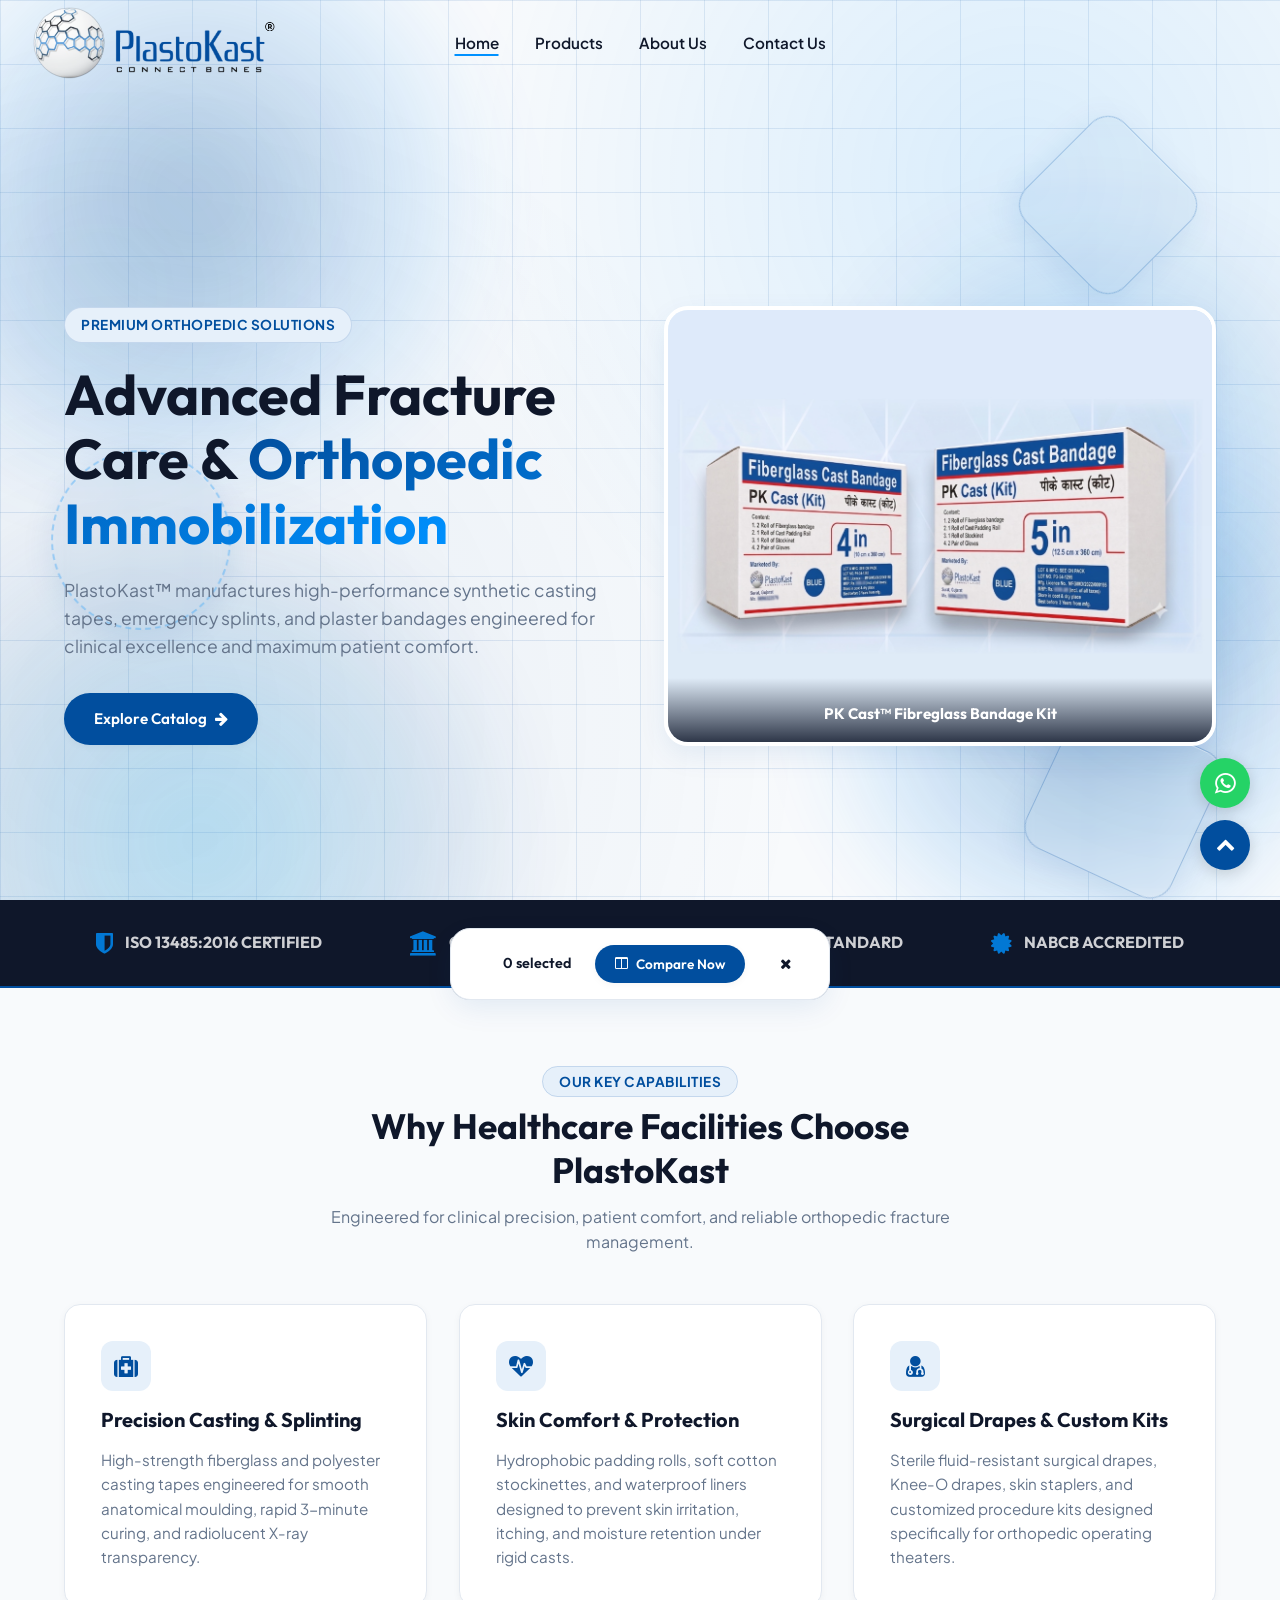
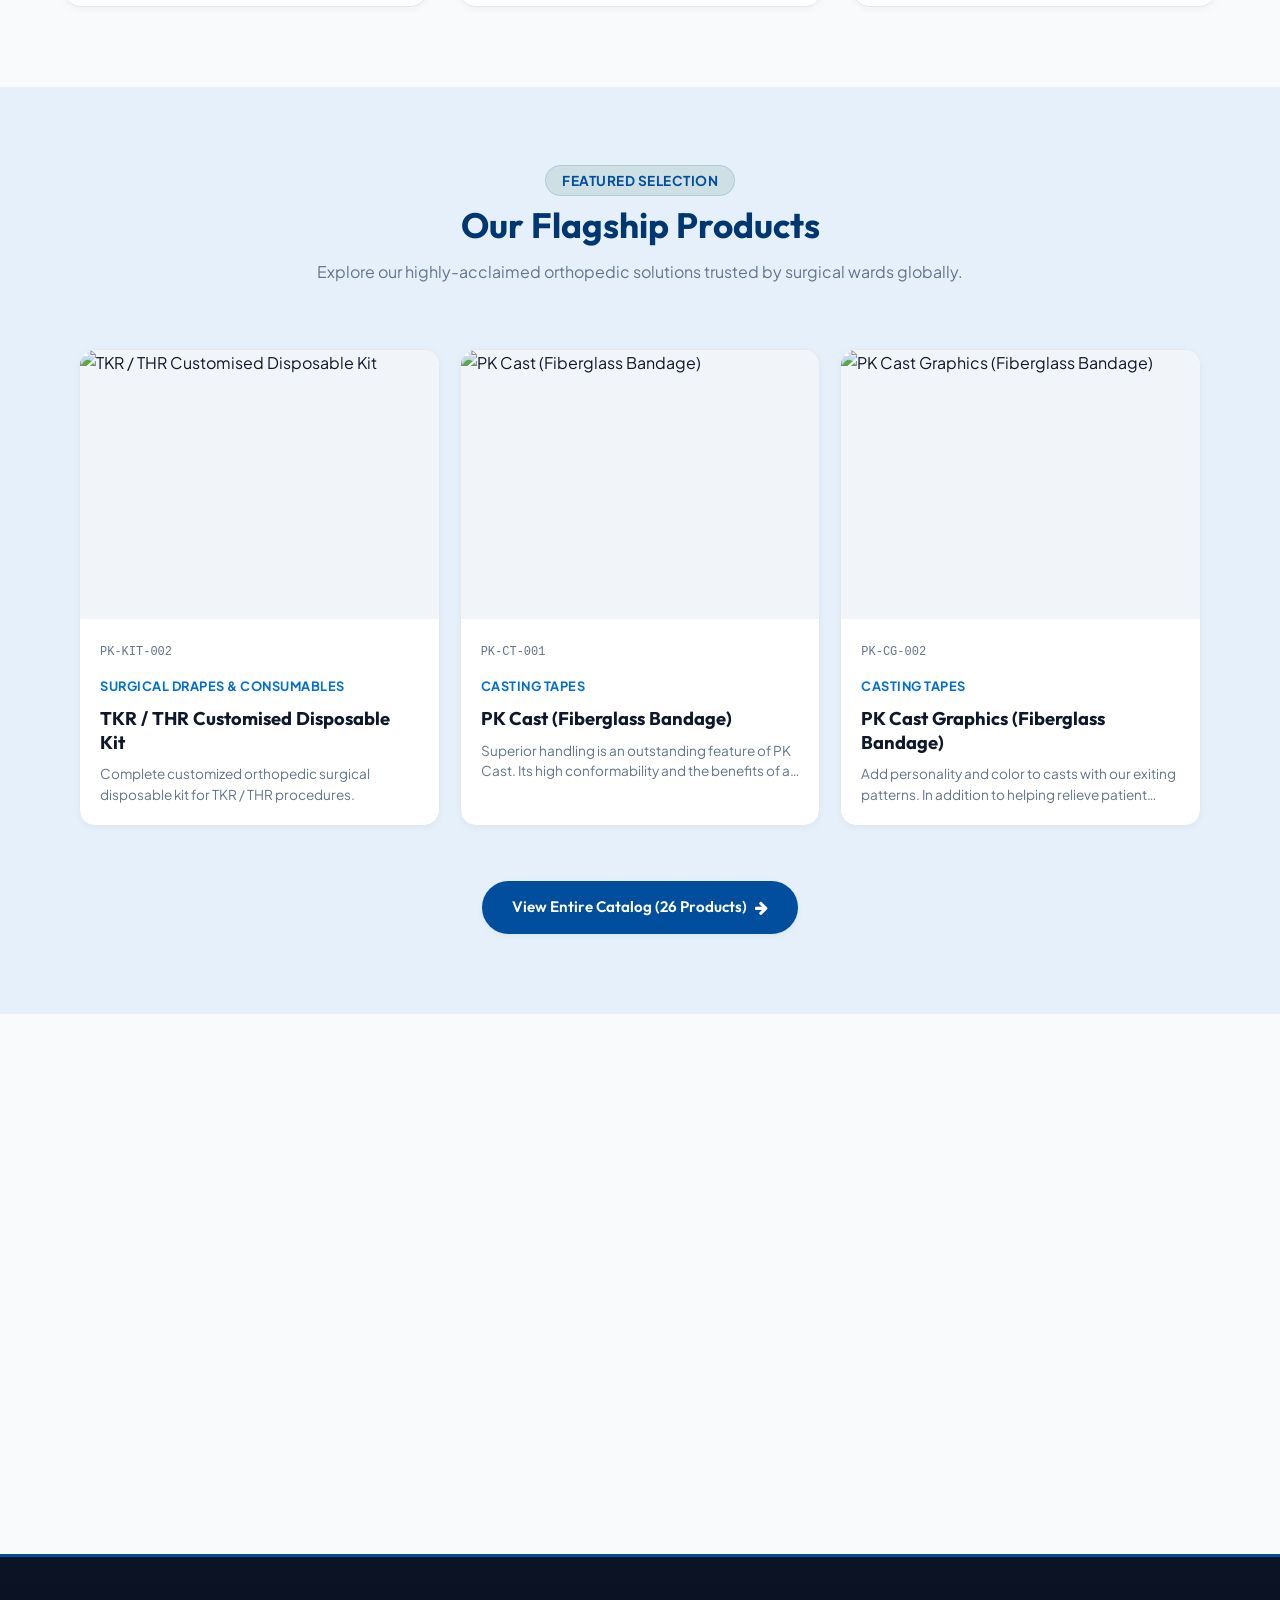
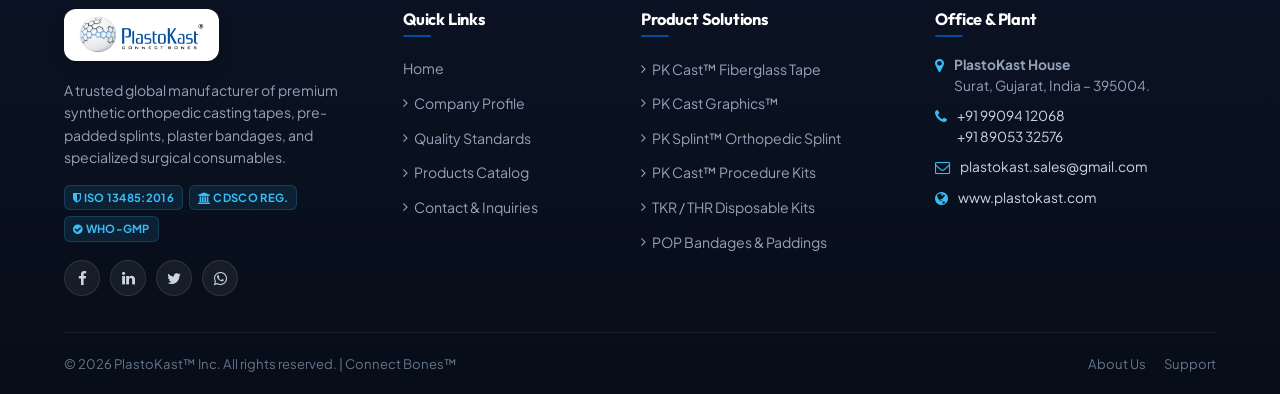
==== commit 02546484: "Cleanly remove experimental email dispatcher and restore stable baseline" ====
--- a/index.html
+++ b/index.html
@@ -24,7 +24,7 @@
   <title>PlastoKast™ | Premium Orthopedic Casting & Splinting Solutions</title>
   <meta name="description" content="PlastoKast offers next-generation orthopedic immobilization products, including synthetic casting tapes, pre-padded splints, and plaster bandages. Manufactured under medical standards.">
   <link rel="stylesheet" href="https://cdnjs.cloudflare.com/ajax/libs/font-awesome/4.7.0/css/font-awesome.min.css">
-  <link rel="stylesheet" href="assets/css/styles.css?v=14200">
+  <link rel="stylesheet" href="assets/css/styles.css?v=14300">
   <style>
     /* Hero section slideshow styles */
     .hero-slideshow {
@@ -588,15 +588,14 @@
   <!-- Firebase Cloud Database SDKs -->
   <script src="https://www.gstatic.com/firebasejs/10.13.0/firebase-app-compat.js"></script>
   <script src="https://www.gstatic.com/firebasejs/10.13.0/firebase-firestore-compat.js"></script>
-  <script src="assets/js/firebase-db.js?v=14200"></script>
+  <script src="assets/js/firebase-db.js?v=14300"></script>
 
   <script src="assets/js/products-data.js?v=800"></script>
-  <script src="assets/js/site-settings.js?v=14200"></script>
-  <script src="assets/js/email-dispatcher.js?v=14200"></script>
+  <script src="assets/js/site-settings.js?v=14300"></script>
   <script src="assets/js/i18n.js?v=800"></script>
   <script src="assets/js/compare.js?v=800"></script>
-  <script src="assets/js/main.js?v=14200"></script>
-  <script src="assets/js/inquiry-modal.js?v=14200"></script>
+  <script src="assets/js/main.js?v=14300"></script>
+  <script src="assets/js/inquiry-modal.js?v=14300"></script>
   <script>
     // Show scroll to top button
     const scrollTopBtn = document.getElementById("scroll-top-btn");
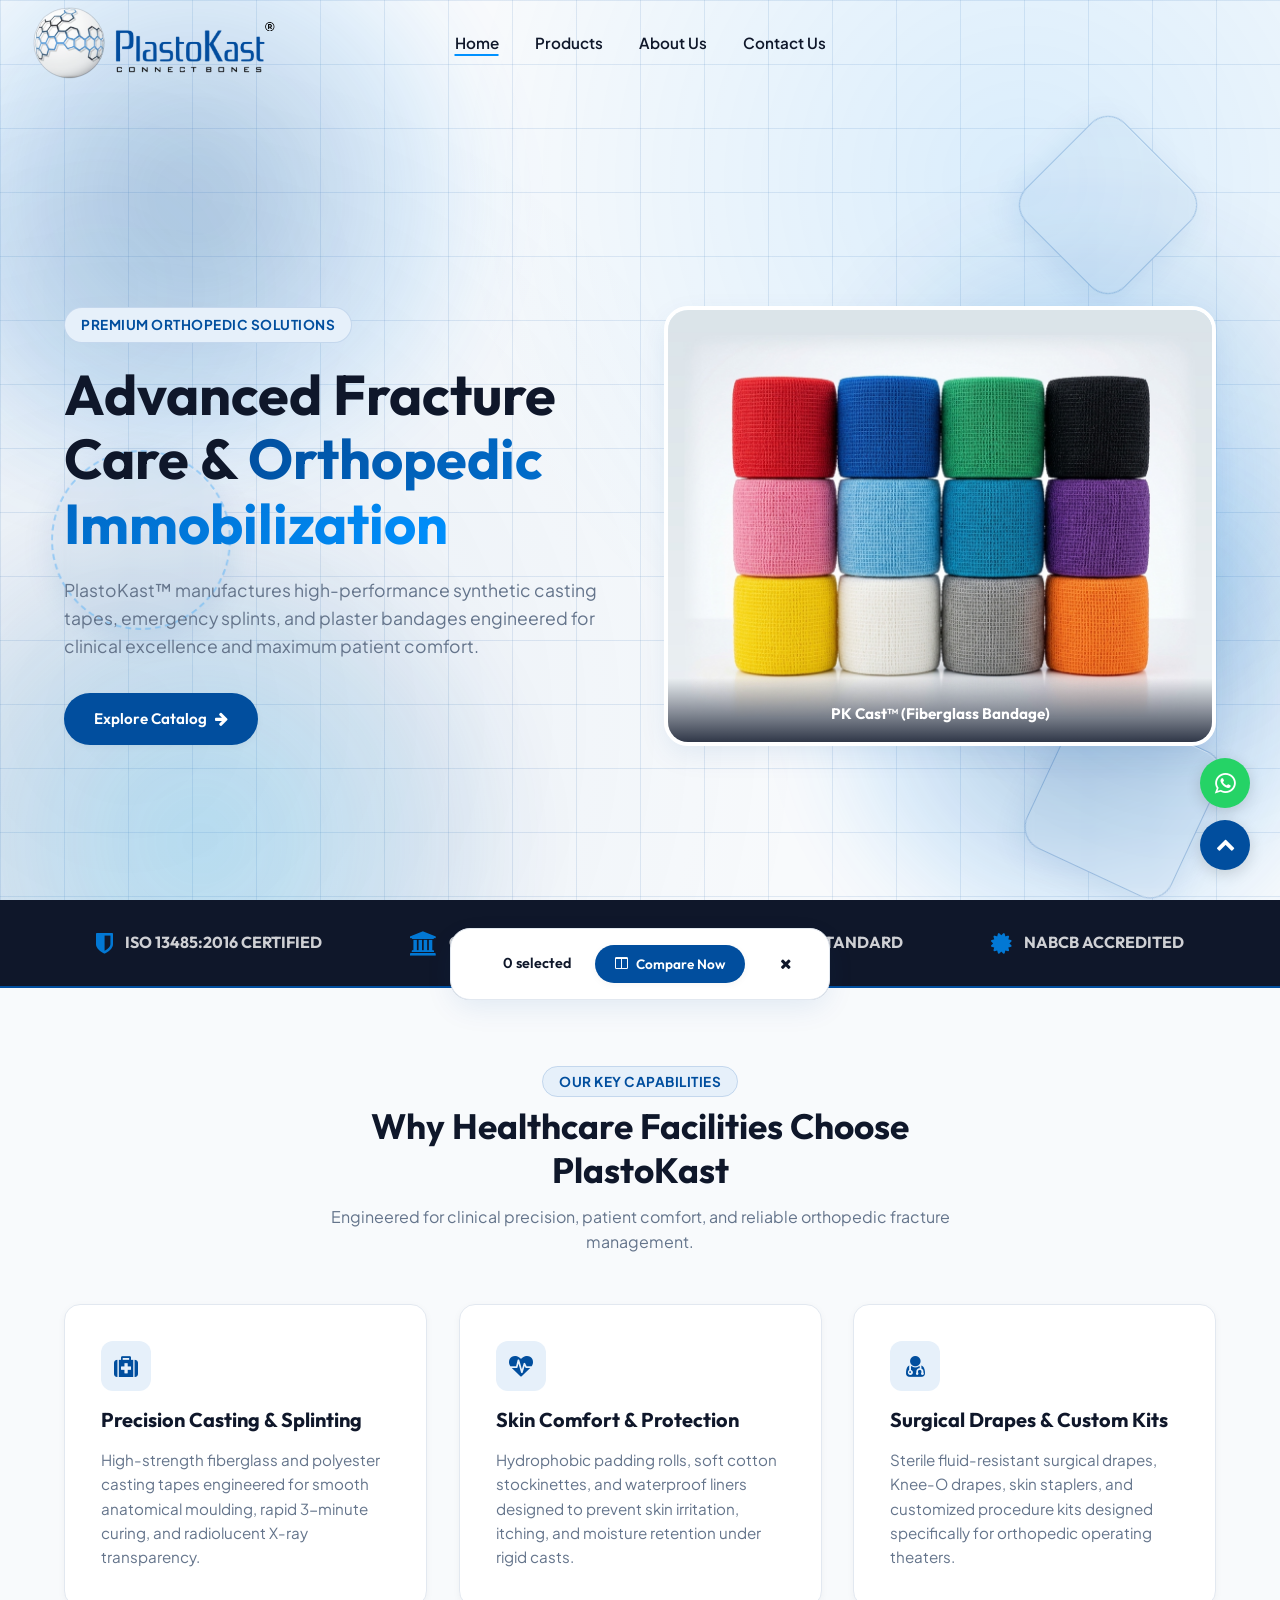
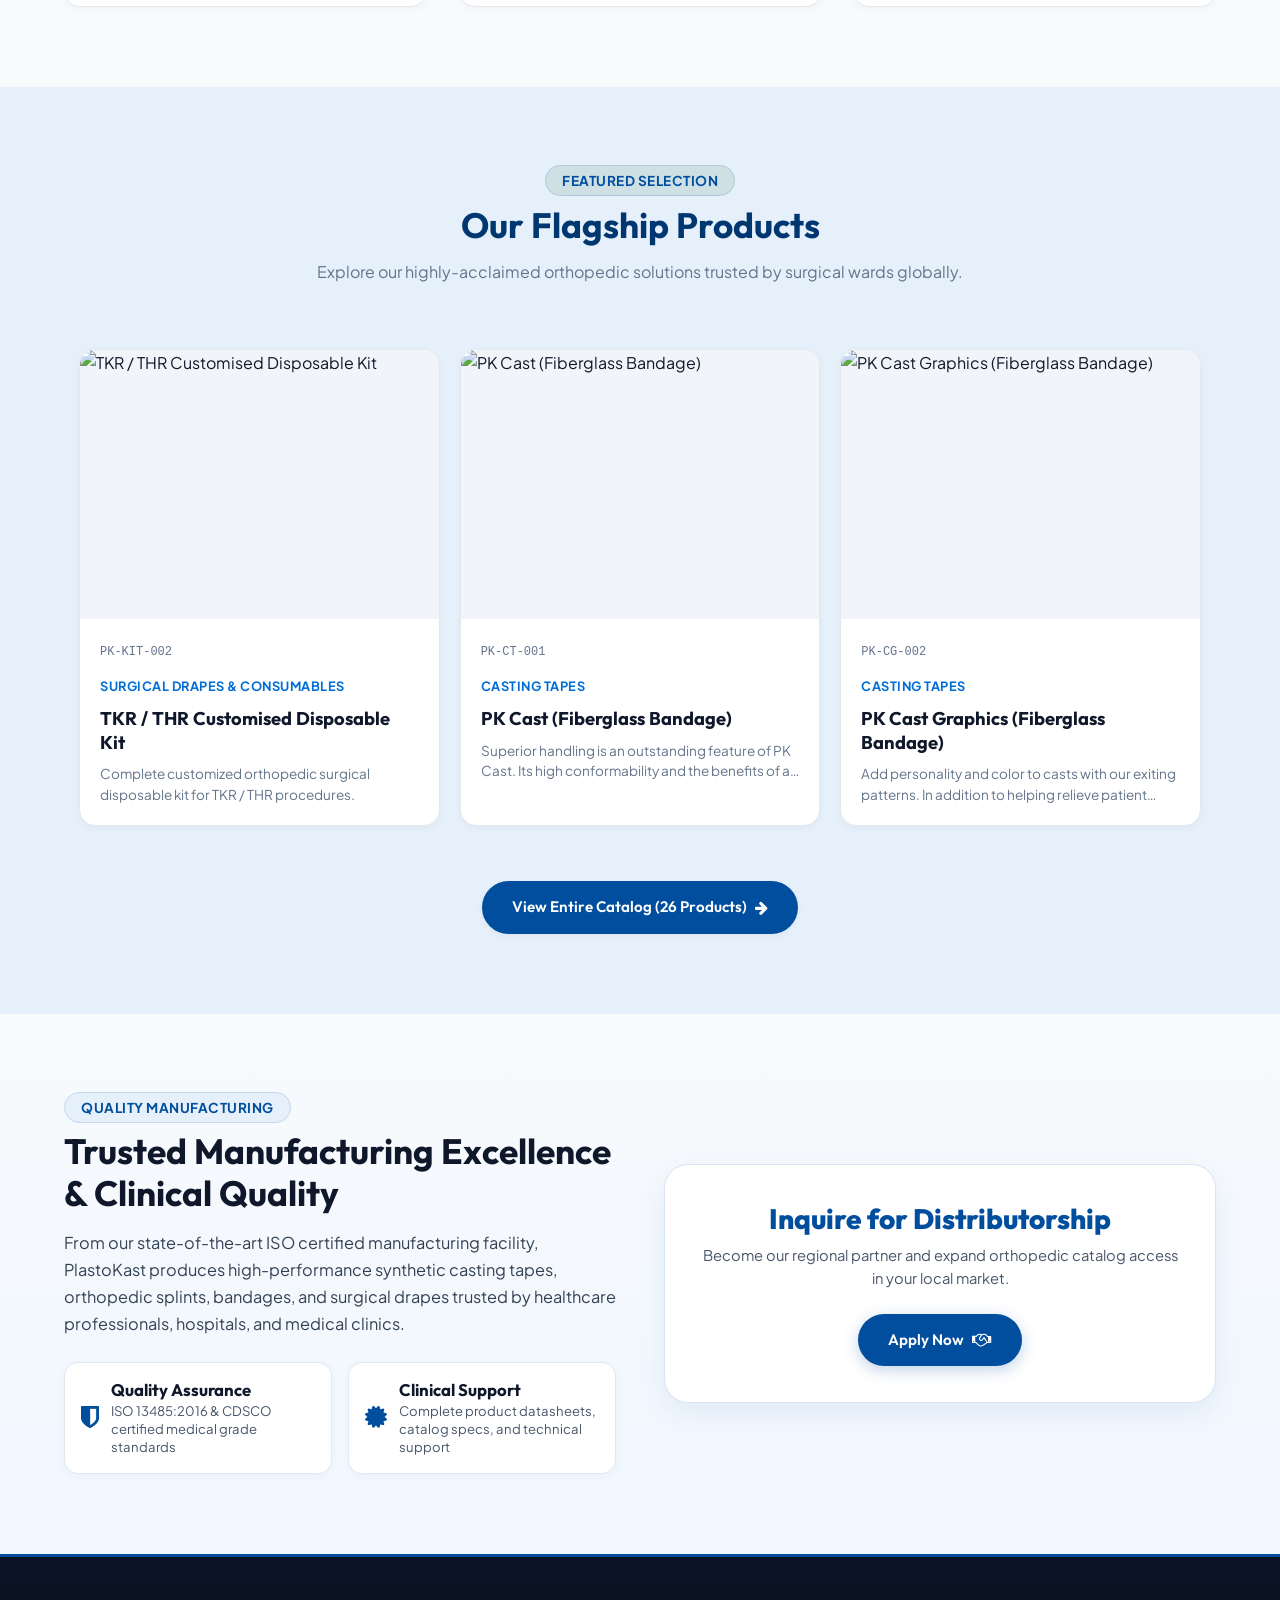
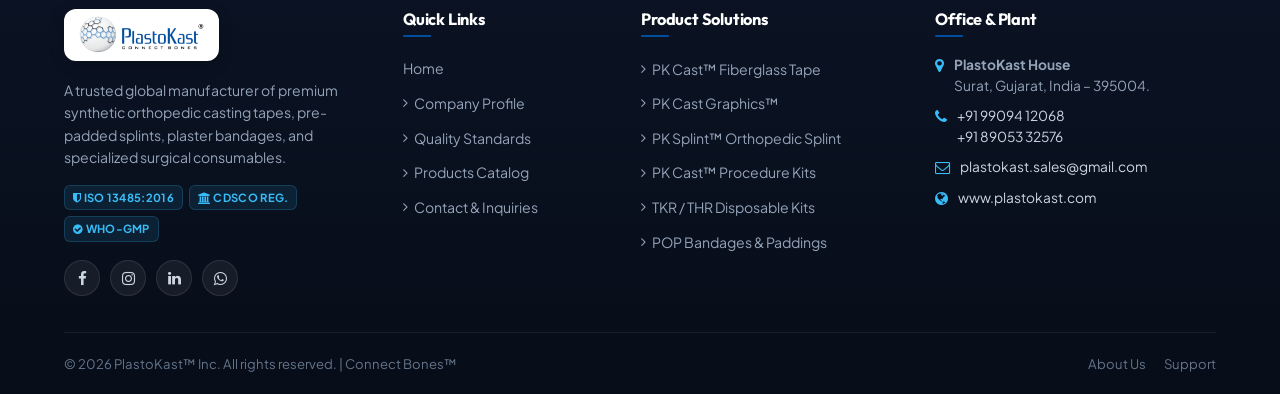
==== commit 089faaef: "Update official social links (Facebook, Instagram, LinkedIn, WhatsApp), remove Twitter, audit phone " ====
--- a/index.html
+++ b/index.html
@@ -518,10 +518,10 @@
             <span class="footer-trust-badge"><i class="fa fa-check-circle"></i> WHO-GMP</span>
           </div>
           <div class="footer-socials">
-            <a href="https://facebook.com" class="social-icon" target="_blank" aria-label="Facebook"><i class="fa fa-facebook"></i></a>
-            <a href="https://linkedin.com" class="social-icon" target="_blank" aria-label="LinkedIn"><i class="fa fa-linkedin"></i></a>
-            <a href="https://twitter.com" class="social-icon" target="_blank" aria-label="Twitter"><i class="fa fa-twitter"></i></a>
-            <a href="https://api.whatsapp.com/send?phone=+919909412068&text=Hi%20PlastoKast,%20I%20am%20interested%20in%20your%20products." class="social-icon" target="_blank" aria-label="WhatsApp"><i class="fa fa-whatsapp"></i></a>
+            <a href="https://www.facebook.com/share/19H4HK8o91/?mibextid=wwXIfr" class="social-icon" target="_blank" rel="noopener noreferrer" aria-label="Facebook"><i class="fa fa-facebook"></i></a>
+            <a href="https://www.instagram.com/plastokast?igsi=MW91ZWYyMG5waGIzMw==" class="social-icon" target="_blank" rel="noopener noreferrer" aria-label="Instagram"><i class="fa fa-instagram"></i></a>
+            <a href="https://www.linkedin.com/company/plastokast/?originalSubdomain=in" class="social-icon" target="_blank" rel="noopener noreferrer" aria-label="LinkedIn"><i class="fa fa-linkedin"></i></a>
+            <a href="https://api.whatsapp.com/send?phone=+919909412068&text=Hi%20PlastoKast,%20I%20am%20interested%20in%20your%20products." class="social-icon" target="_blank" rel="noopener noreferrer" aria-label="WhatsApp"><i class="fa fa-whatsapp"></i></a>
           </div>
         </div>
 
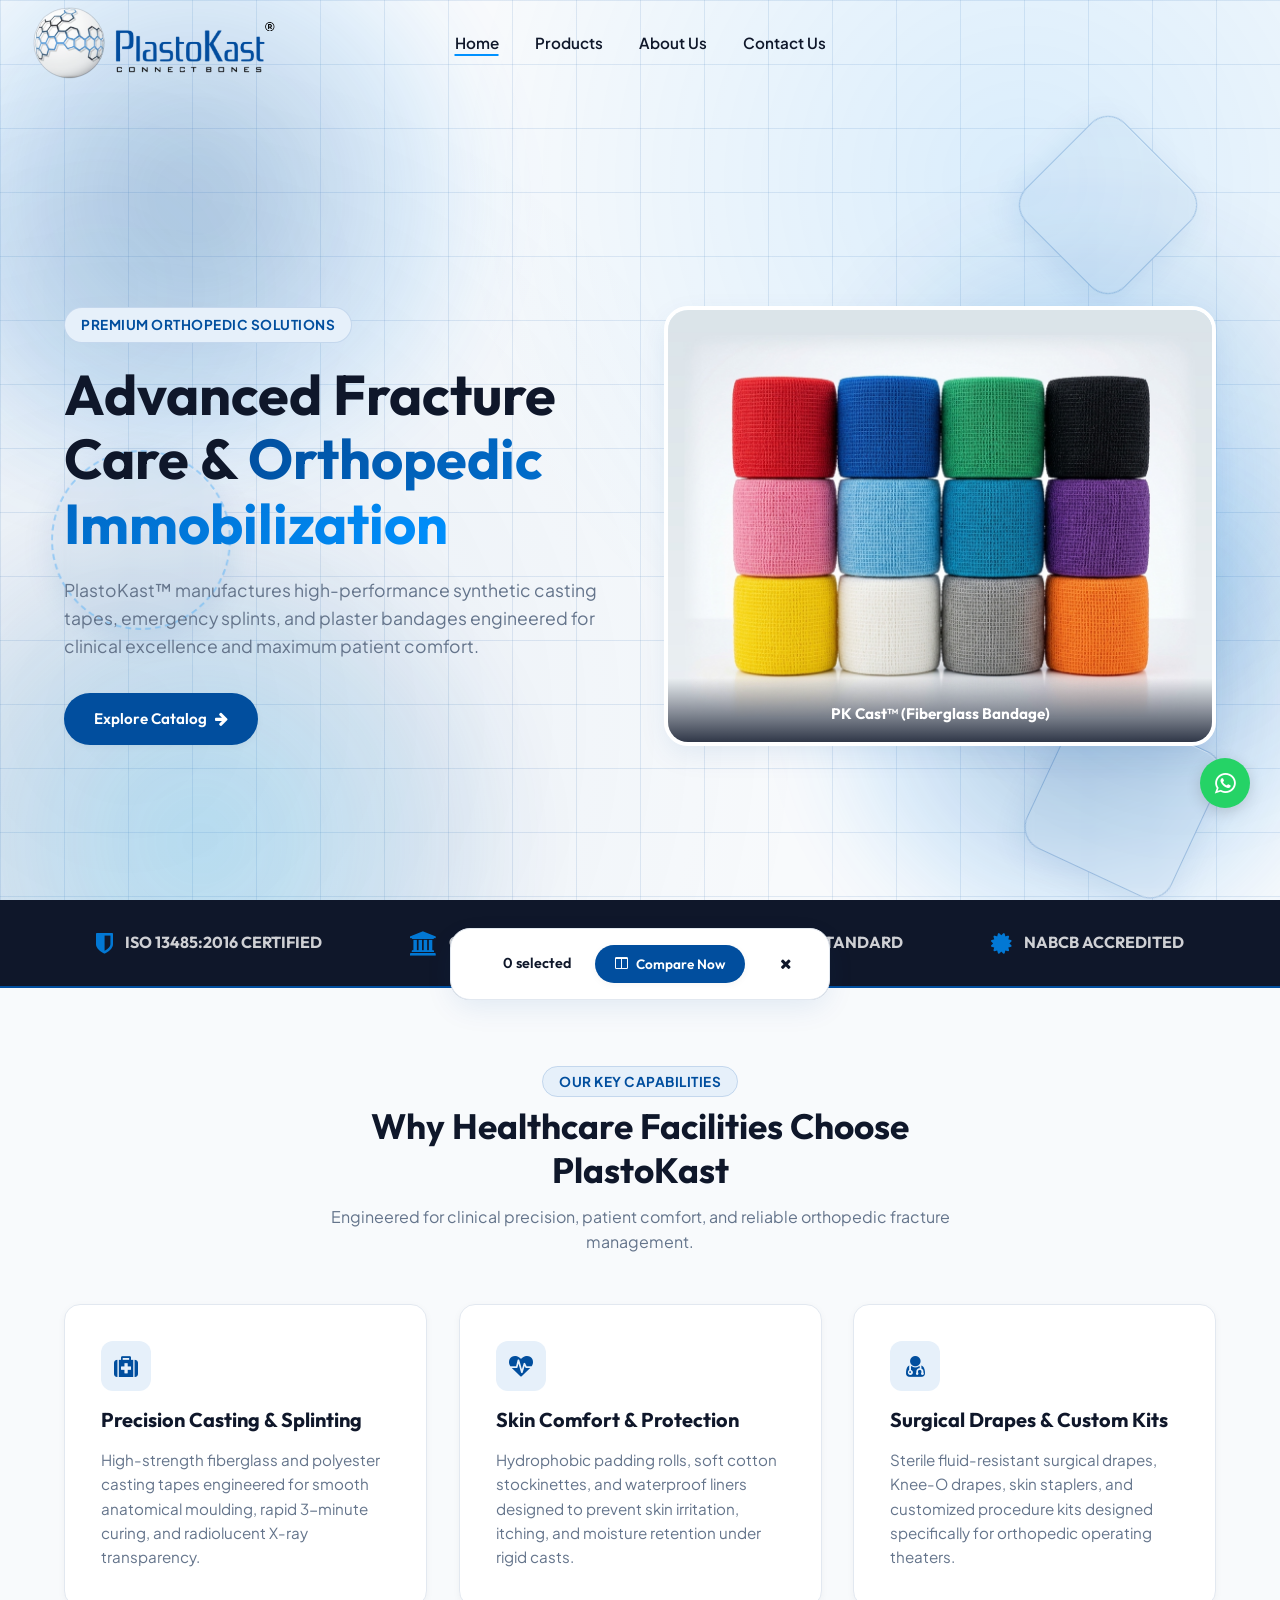
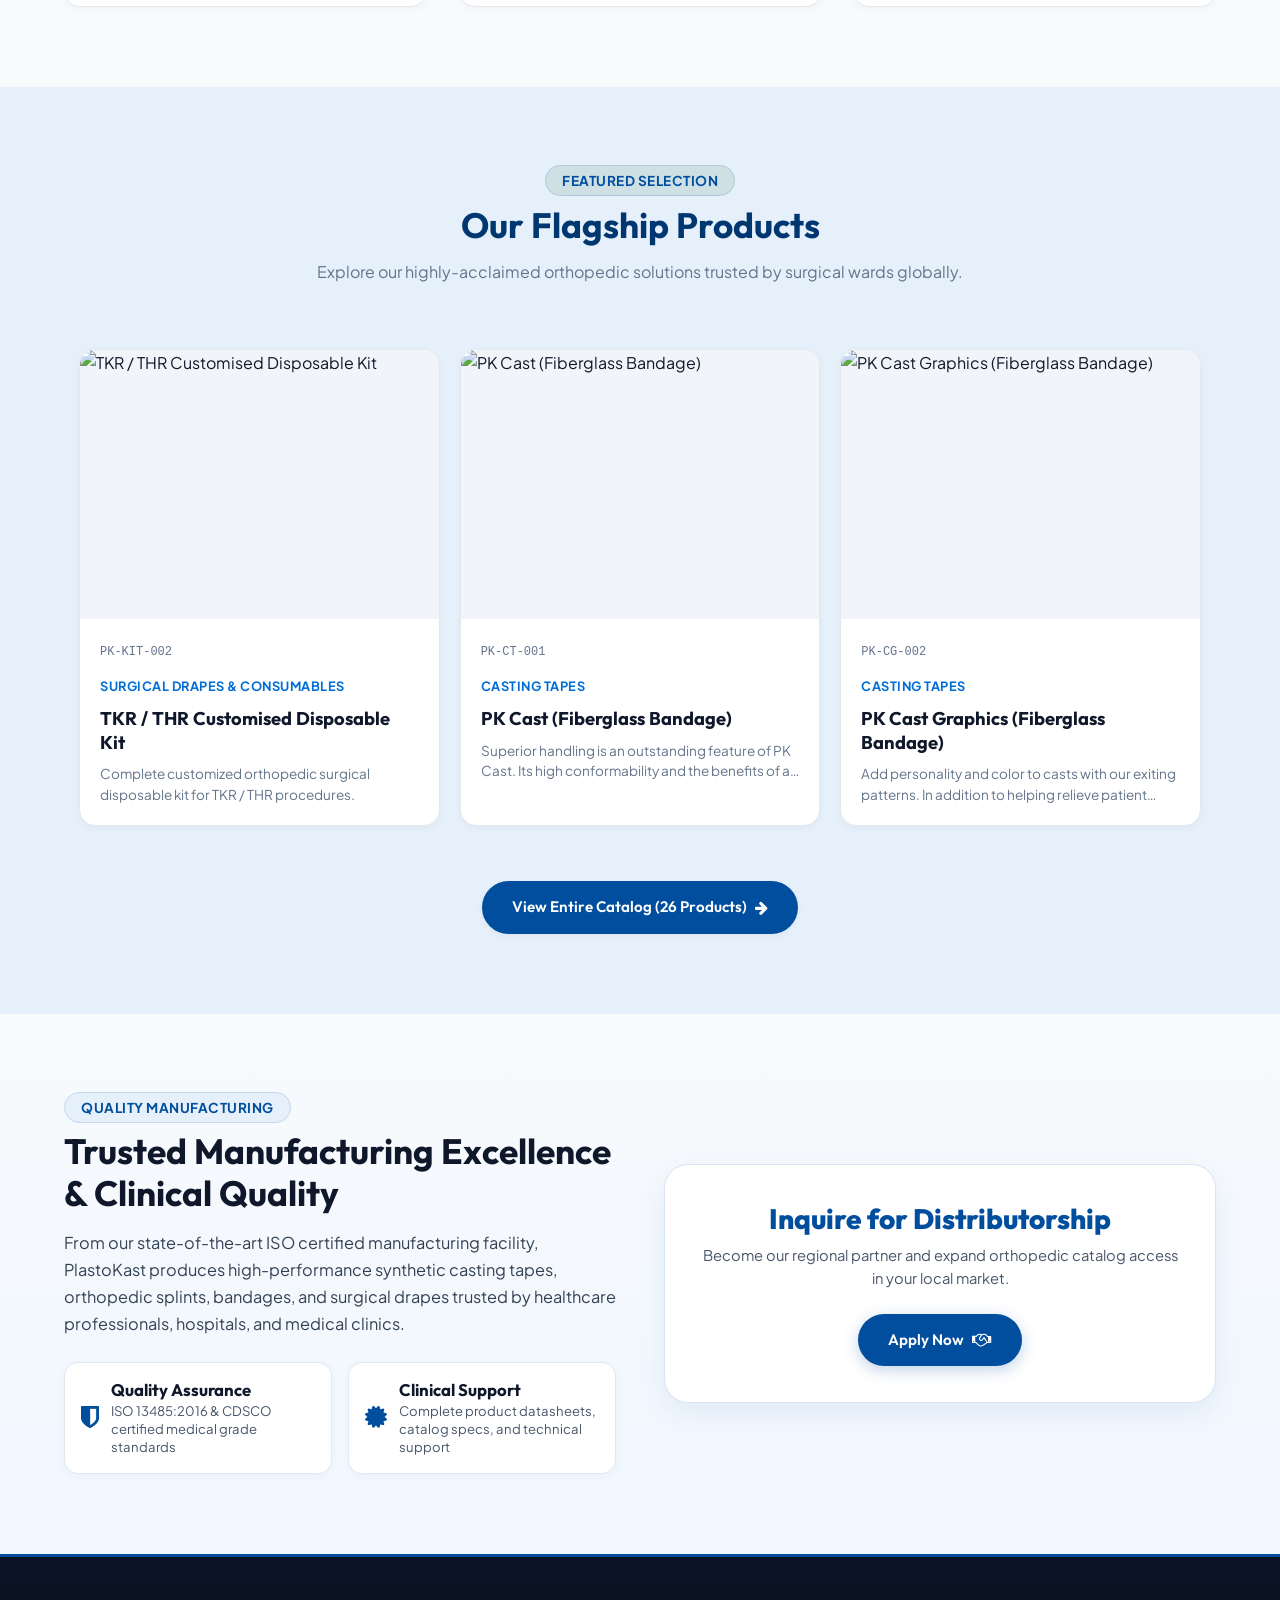
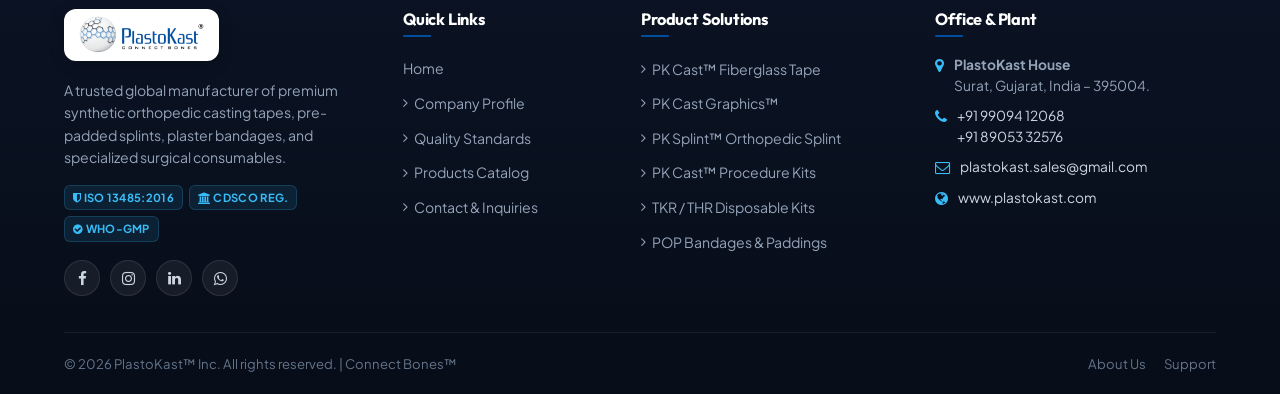
==== commit 57646d31: "Configure dedicated WhatsApp routing: floating icon routes to +91 89053 32576 with general message; " ====
--- a/index.html
+++ b/index.html
@@ -493,7 +493,7 @@
 
   <!-- Floating widgets (WhatsApp, Scroll Top) -->
   <div class="floating-widgets">
-    <a href="https://api.whatsapp.com/send?phone=+91 99094 12068&text=Hi%20PlastoKast,%20I%20am%20interested%20in%20your%20products." class="widget-btn whatsapp-widget" target="_blank" aria-label="Chat on WhatsApp">
+    <a href="https://api.whatsapp.com/send?phone=918905332576&text=Hi%20PlastoKast,%20I%20have%20some%20requirements%20and%20would%20like%20to%20get%20more%20details." class="widget-btn whatsapp-widget" target="_blank" rel="noopener noreferrer" aria-label="Chat on WhatsApp">
       <i class="fa fa-whatsapp"></i>
     </a>
     <button class="widget-btn scroll-top-widget" id="scroll-top-btn" aria-label="Scroll to top" onclick="window.scrollTo(0,0)">
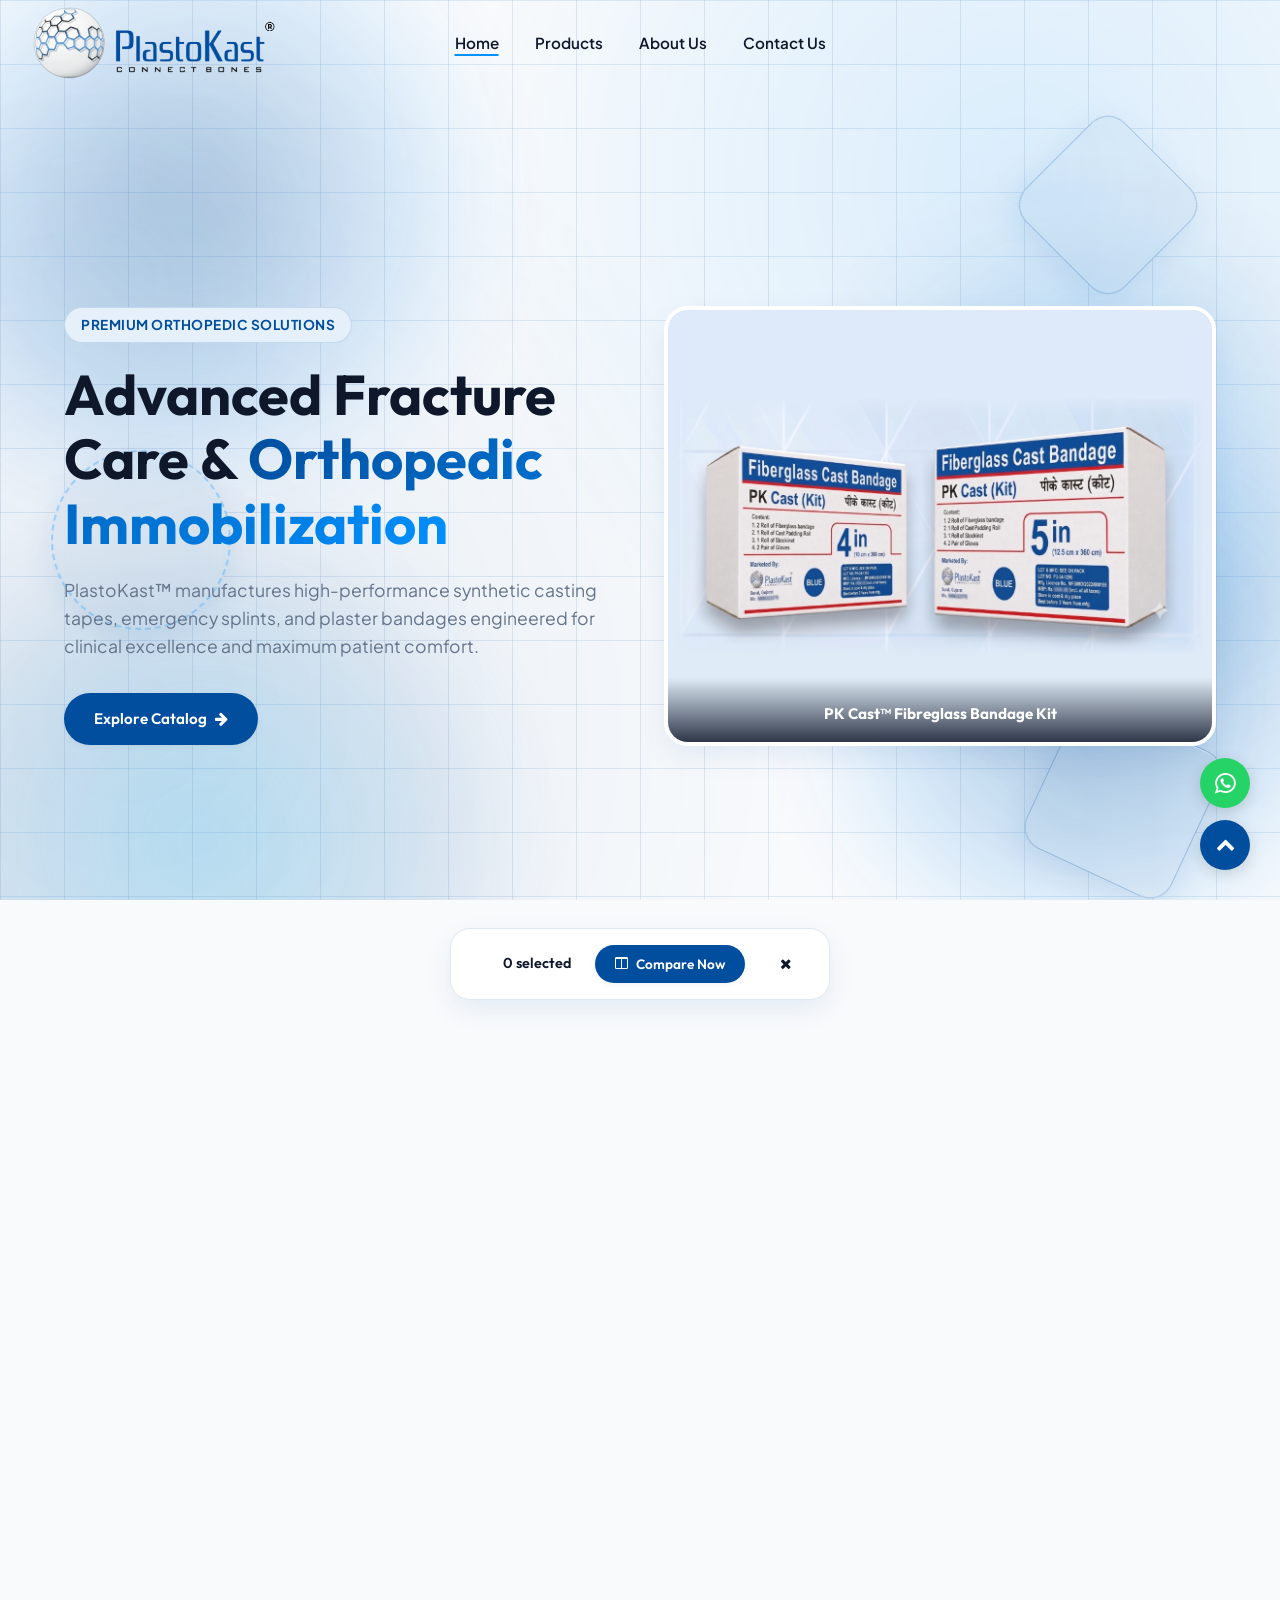
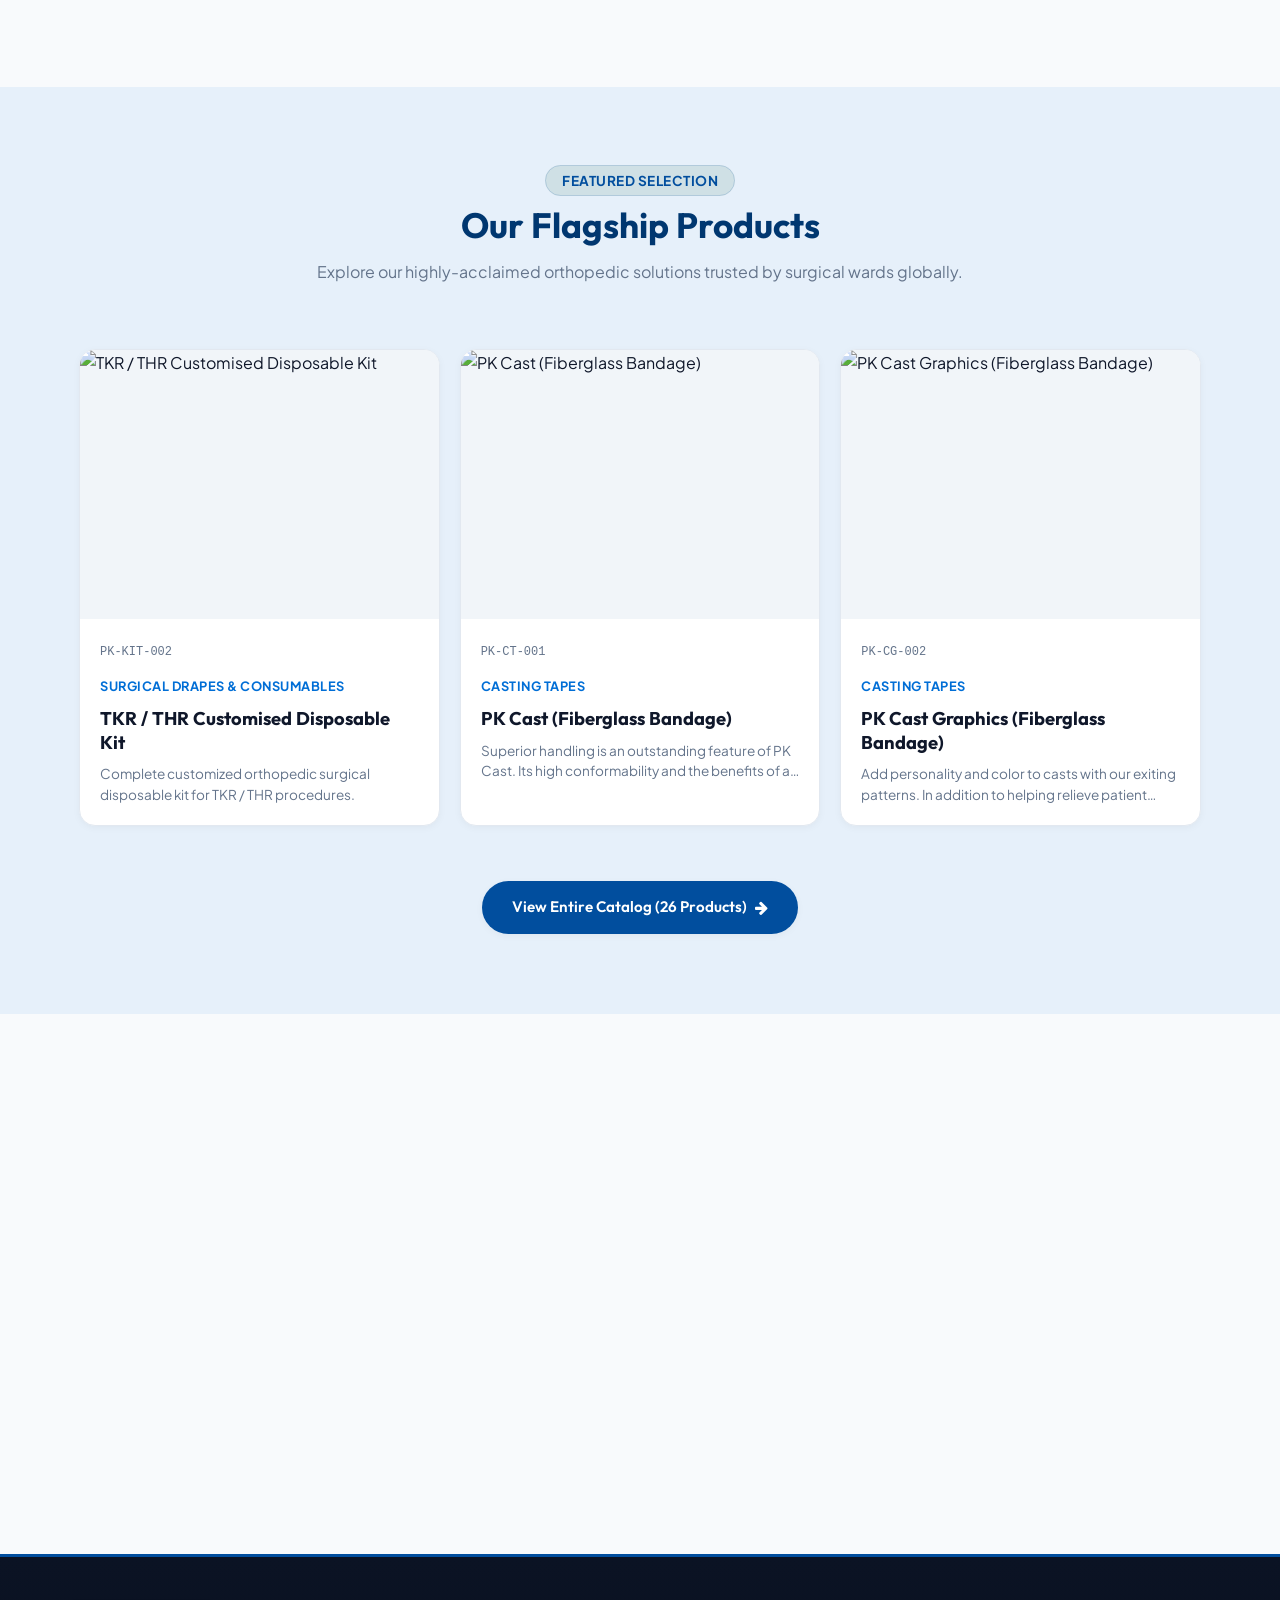
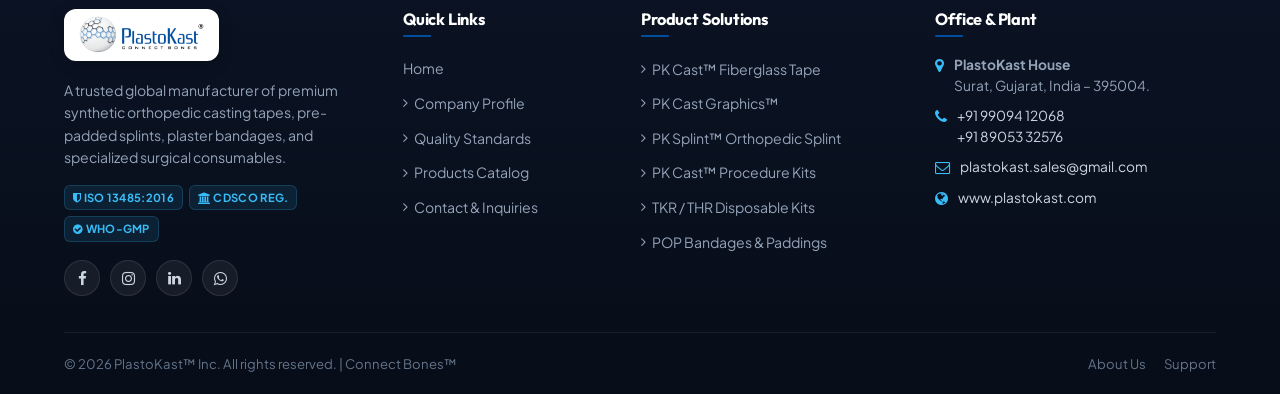
==== commit c423ef0d: "Exclusively route 100% of all WhatsApp chat links across the site to +91 89053 32576" ====
--- a/index.html
+++ b/index.html
@@ -521,7 +521,7 @@
             <a href="https://www.facebook.com/share/19H4HK8o91/?mibextid=wwXIfr" class="social-icon" target="_blank" rel="noopener noreferrer" aria-label="Facebook"><i class="fa fa-facebook"></i></a>
             <a href="https://www.instagram.com/plastokast?igsi=MW91ZWYyMG5waGIzMw==" class="social-icon" target="_blank" rel="noopener noreferrer" aria-label="Instagram"><i class="fa fa-instagram"></i></a>
             <a href="https://www.linkedin.com/company/plastokast/?originalSubdomain=in" class="social-icon" target="_blank" rel="noopener noreferrer" aria-label="LinkedIn"><i class="fa fa-linkedin"></i></a>
-            <a href="https://api.whatsapp.com/send?phone=+919909412068&text=Hi%20PlastoKast,%20I%20am%20interested%20in%20your%20products." class="social-icon" target="_blank" rel="noopener noreferrer" aria-label="WhatsApp"><i class="fa fa-whatsapp"></i></a>
+            <a href="https://api.whatsapp.com/send?phone=918905332576&text=Hi%20PlastoKast,%20I%20have%20some%20requirements%20and%20would%20like%20to%20get%20more%20details." class="social-icon" target="_blank" rel="noopener noreferrer" aria-label="WhatsApp"><i class="fa fa-whatsapp"></i></a>
           </div>
         </div>
 
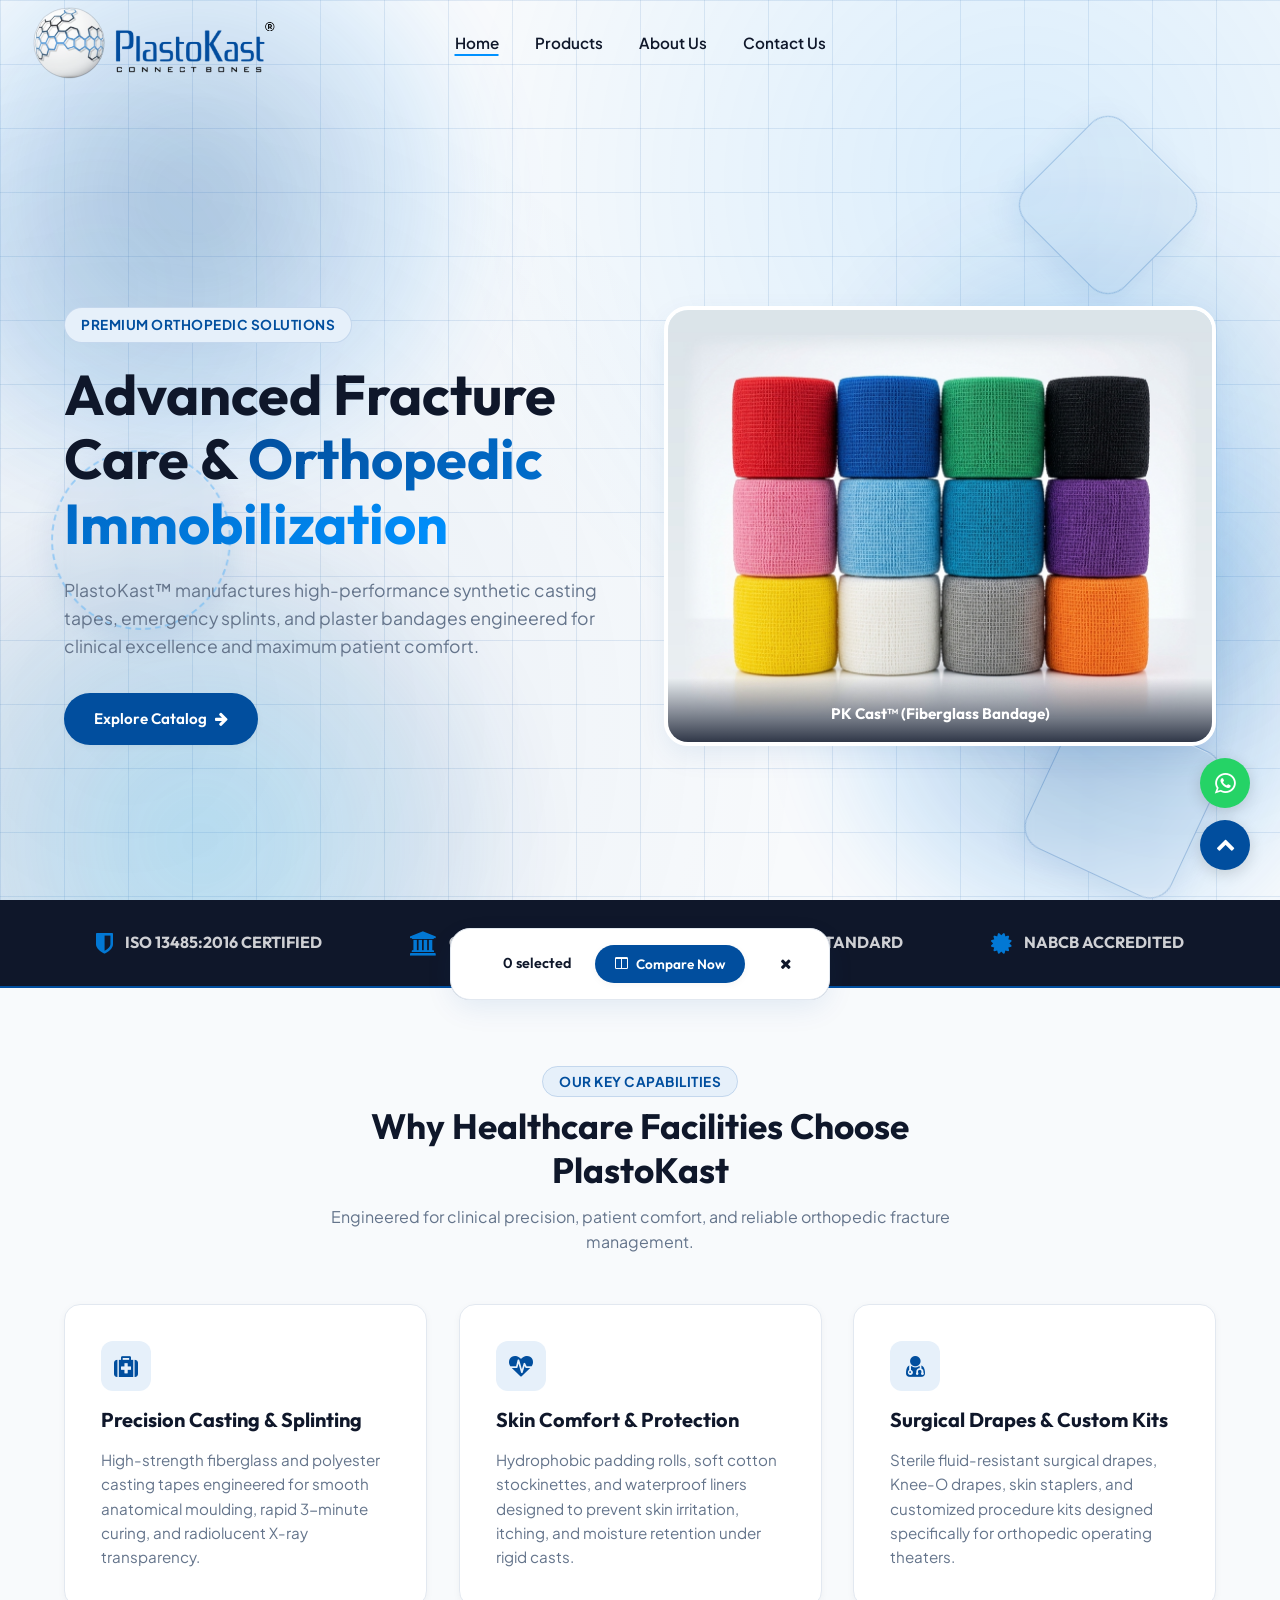
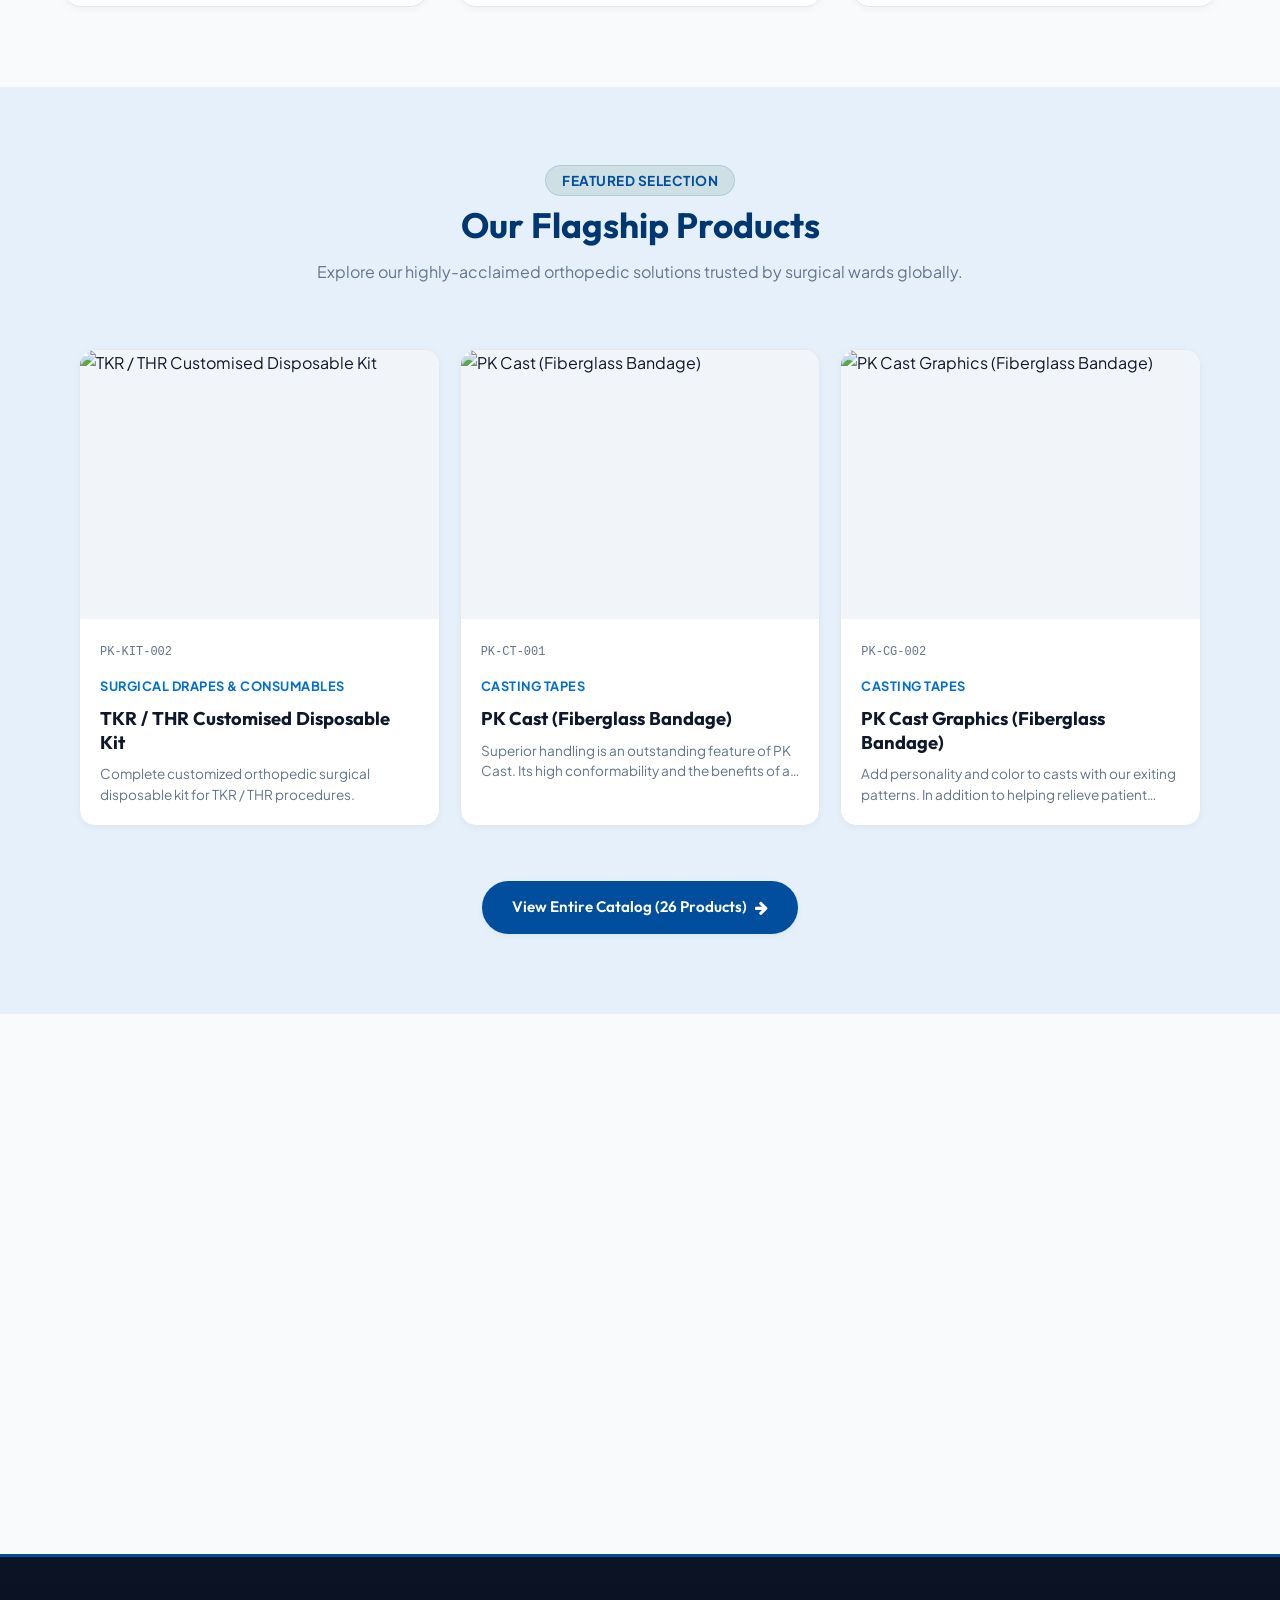
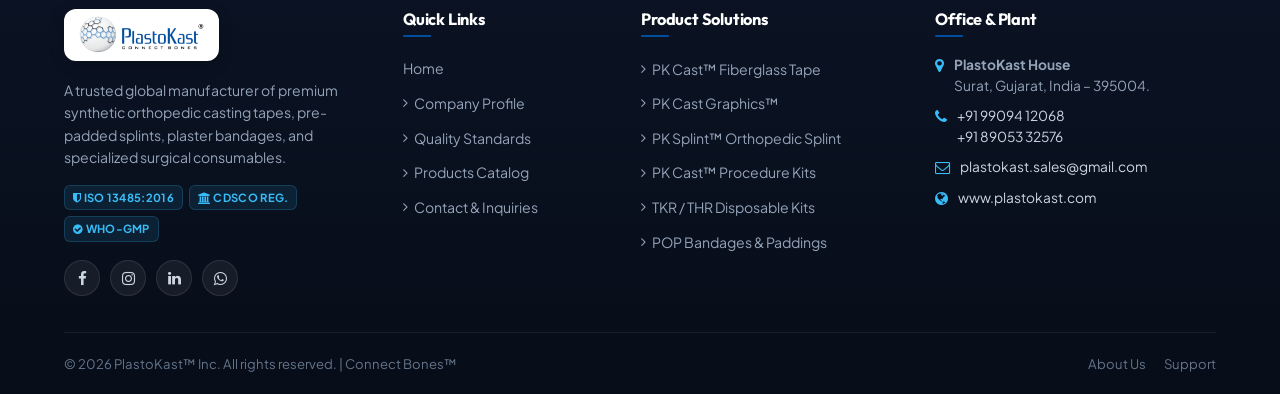
==== commit 8cf197b9: "Deploy Resend transactional email engine with luxury medical HTML templates for Customer and Admin" ====
--- a/index.html
+++ b/index.html
@@ -595,6 +595,7 @@
   <script src="assets/js/i18n.js?v=800"></script>
   <script src="assets/js/compare.js?v=800"></script>
   <script src="assets/js/main.js?v=14300"></script>
+  <script src="assets/js/email-service.js?v=14300"></script>
   <script src="assets/js/inquiry-modal.js?v=14300"></script>
   <script>
     // Show scroll to top button
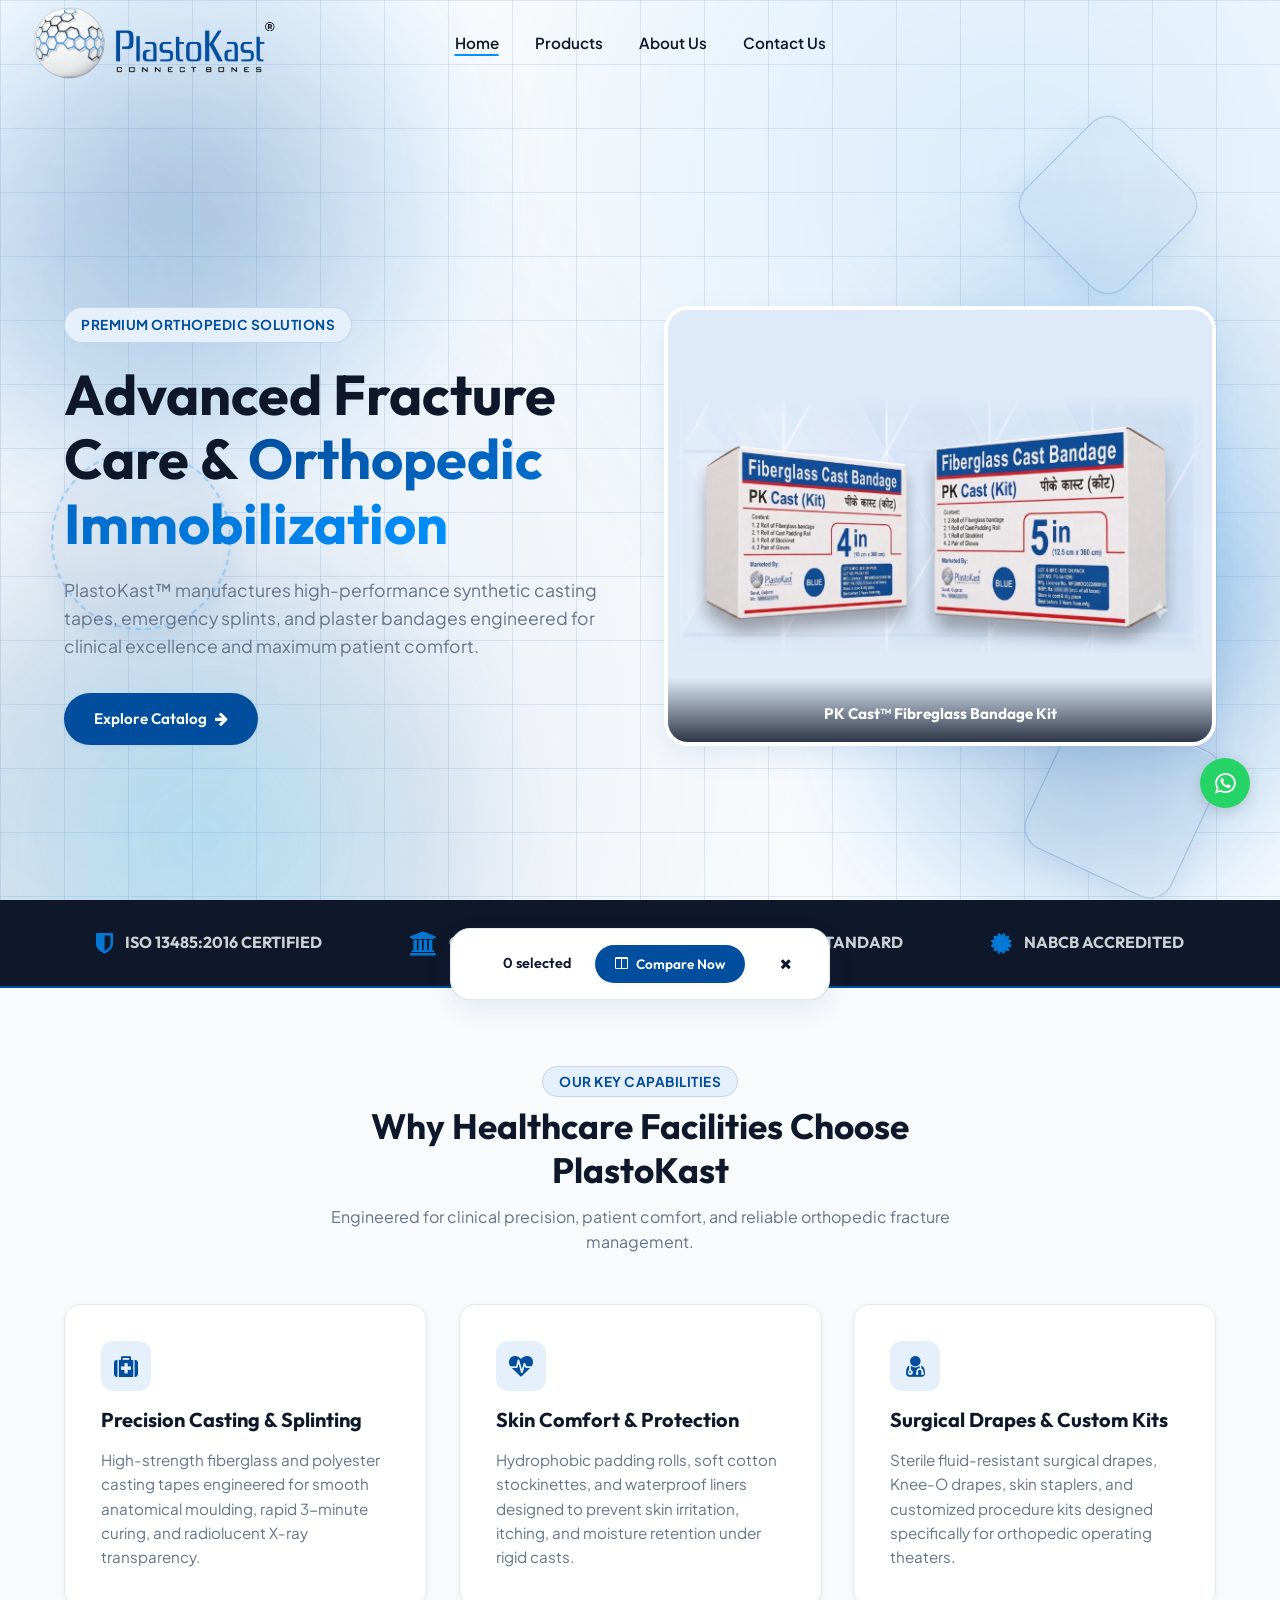
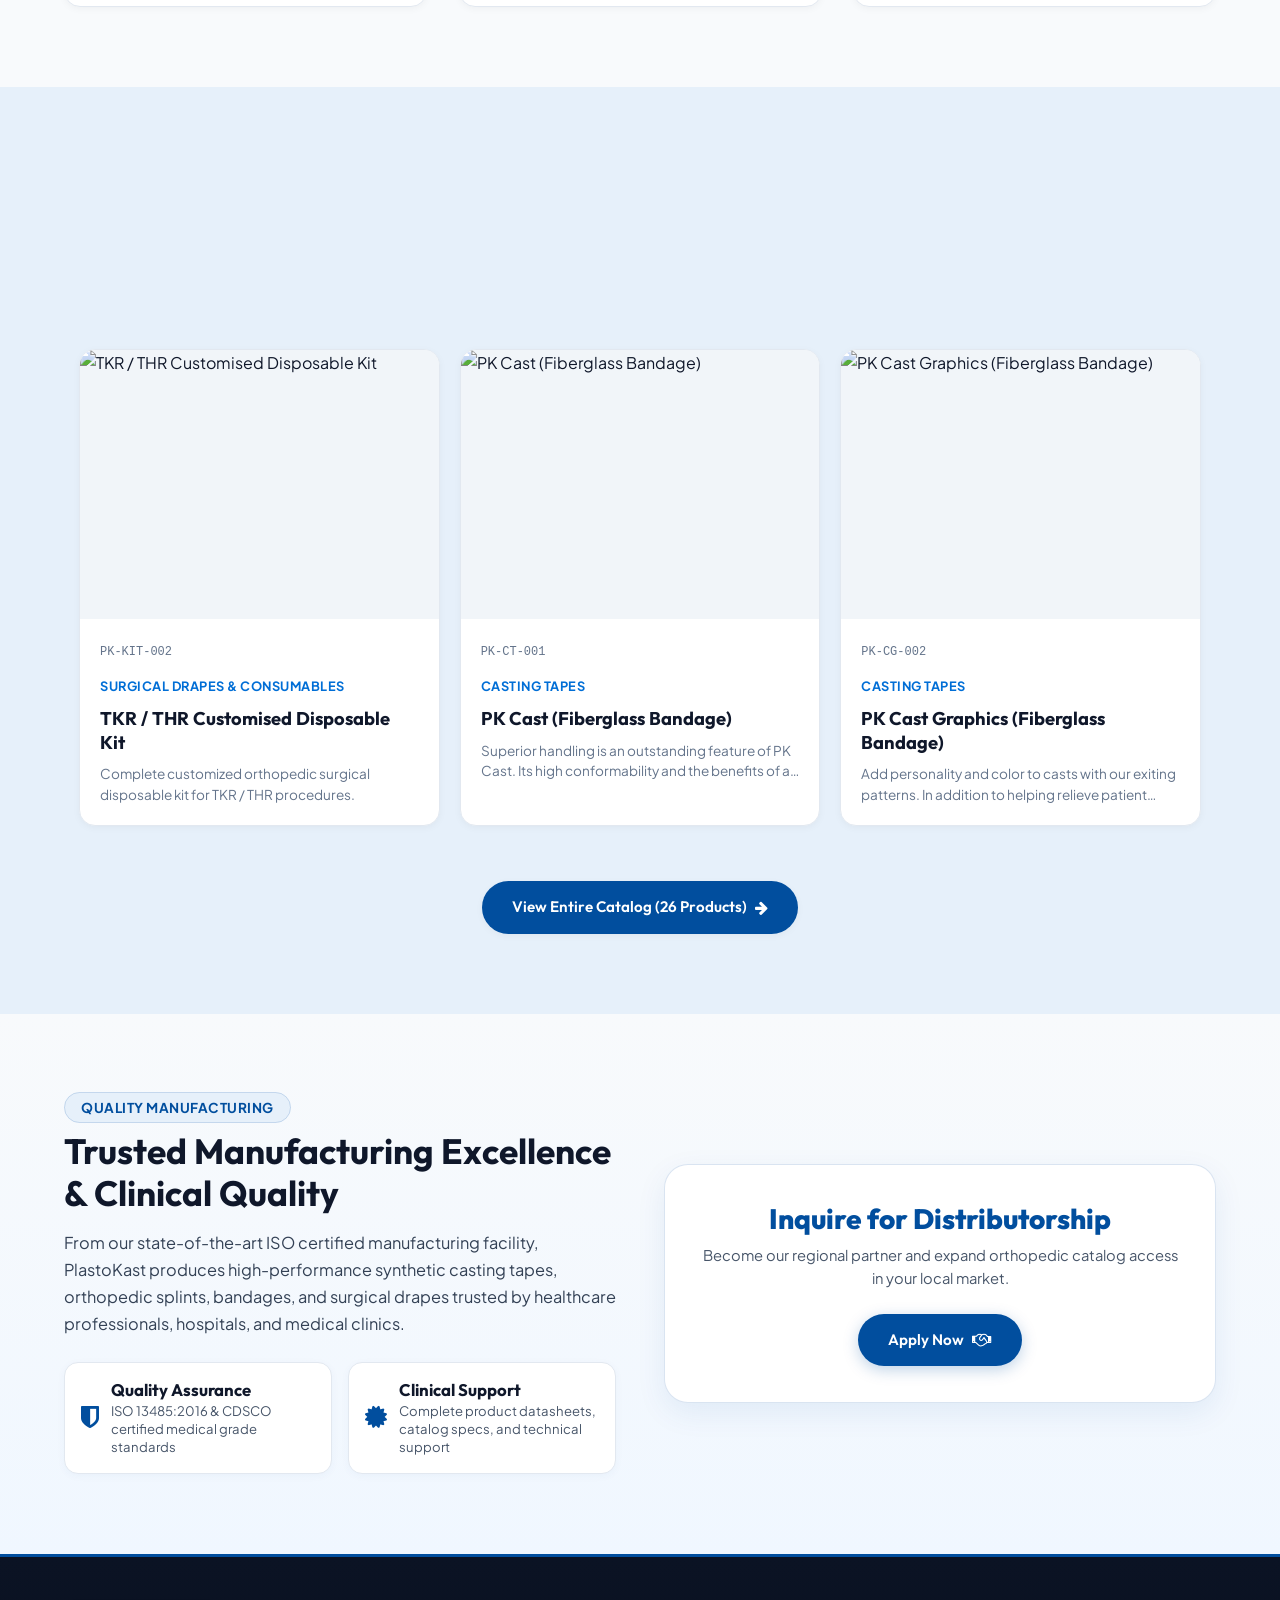
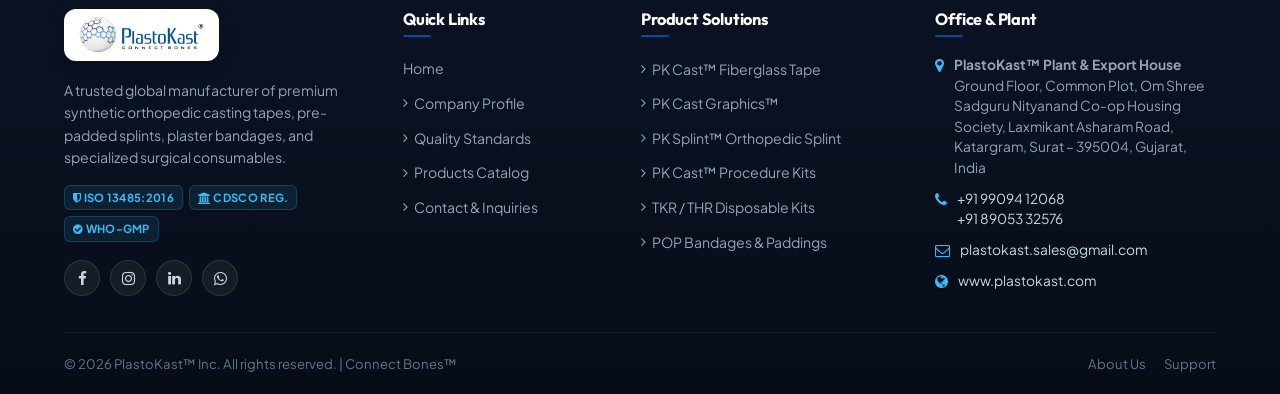
==== commit a166aeb8: "Render well-formatted full official registered address across all website footers and pages synced f" ====
--- a/index.html
+++ b/index.html
@@ -556,7 +556,7 @@
           <div class="footer-contact-list">
             <div class="footer-contact-item">
               <i class="fa fa-map-marker"></i>
-              <span><strong>PlastoKast House</strong><br>Surat, Gujarat, India – 395004.</span>
+              <span data-setting="address" class="footer-address" style="line-height: 1.5; font-size: 0.86rem;"><strong>PlastoKast™ Plant & Export House</strong><br>Ground Floor, Common Plot, Om Shree Sadguru Nityanand Co-op Housing Society, Laxmikant Asharam Road, Katargram, Surat – 395004, Gujarat, India</span>
             </div>
             <div class="footer-contact-item">
               <i class="fa fa-phone"></i>
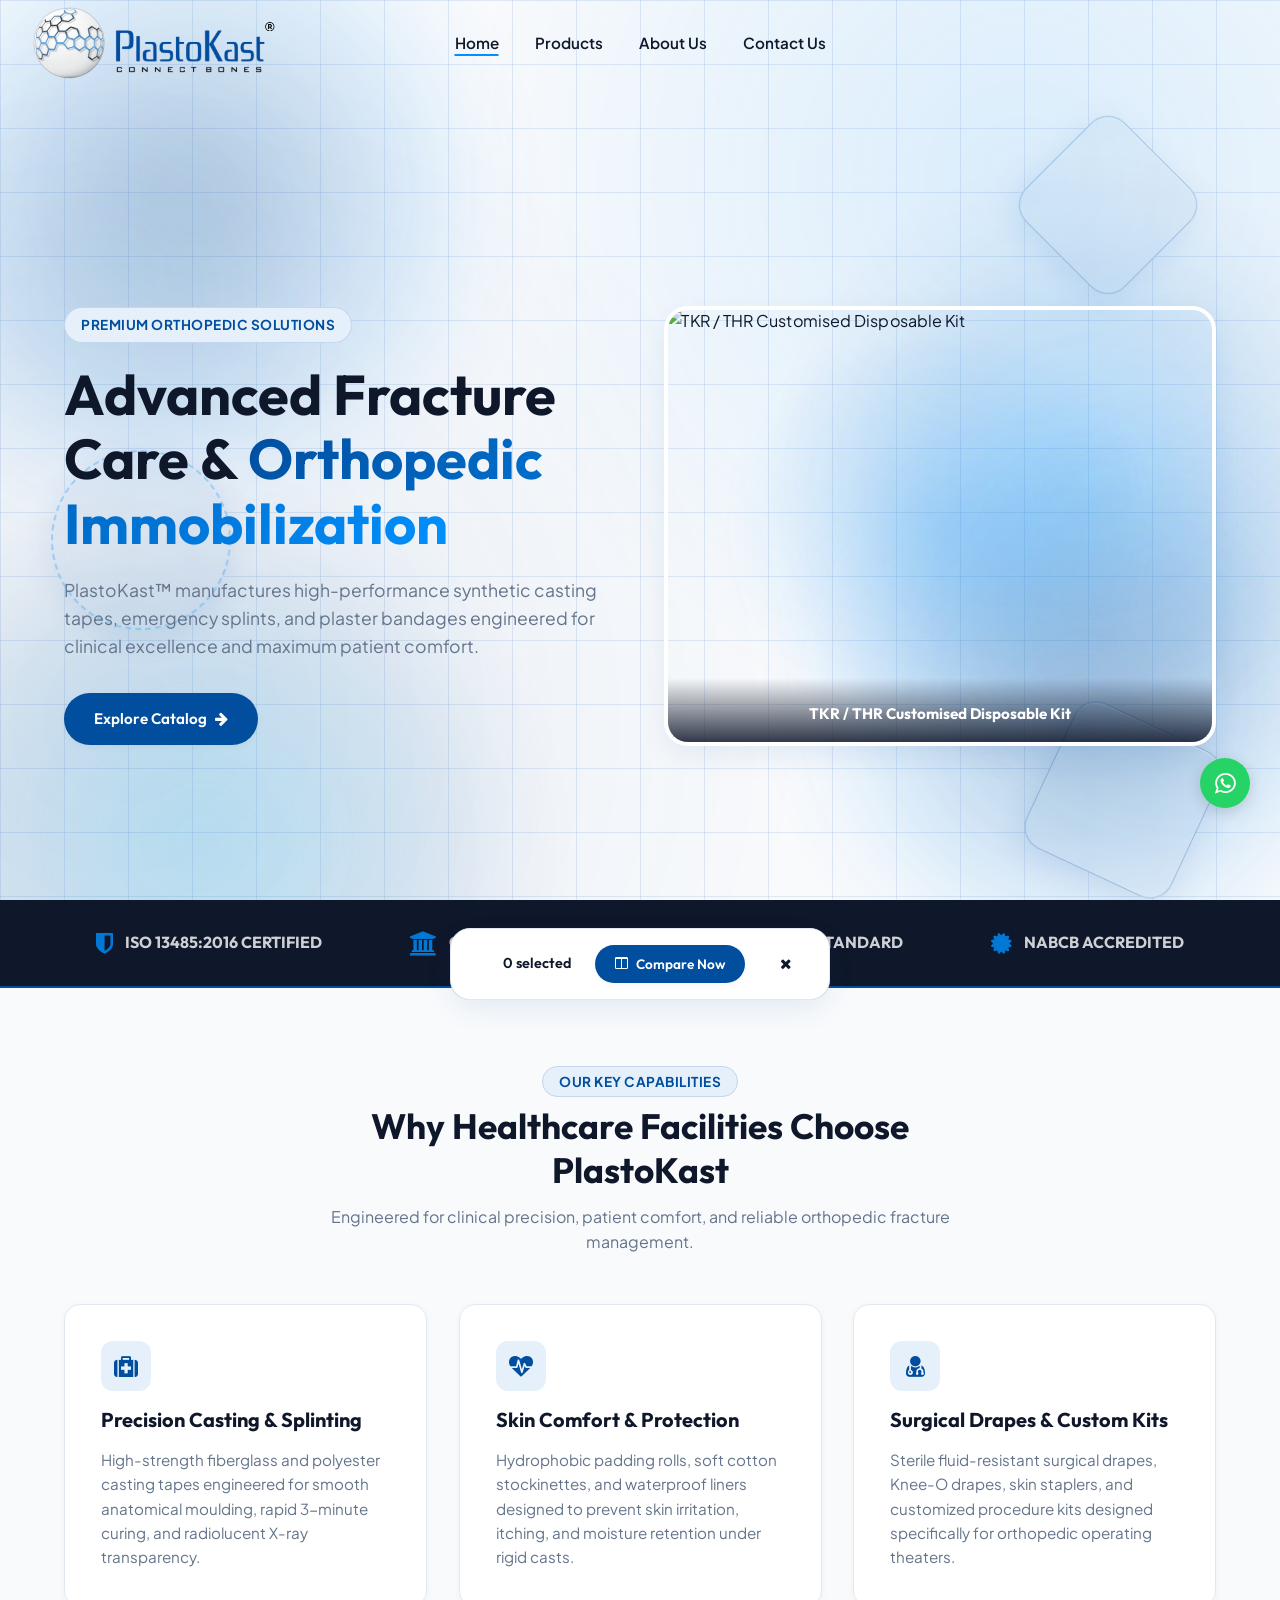
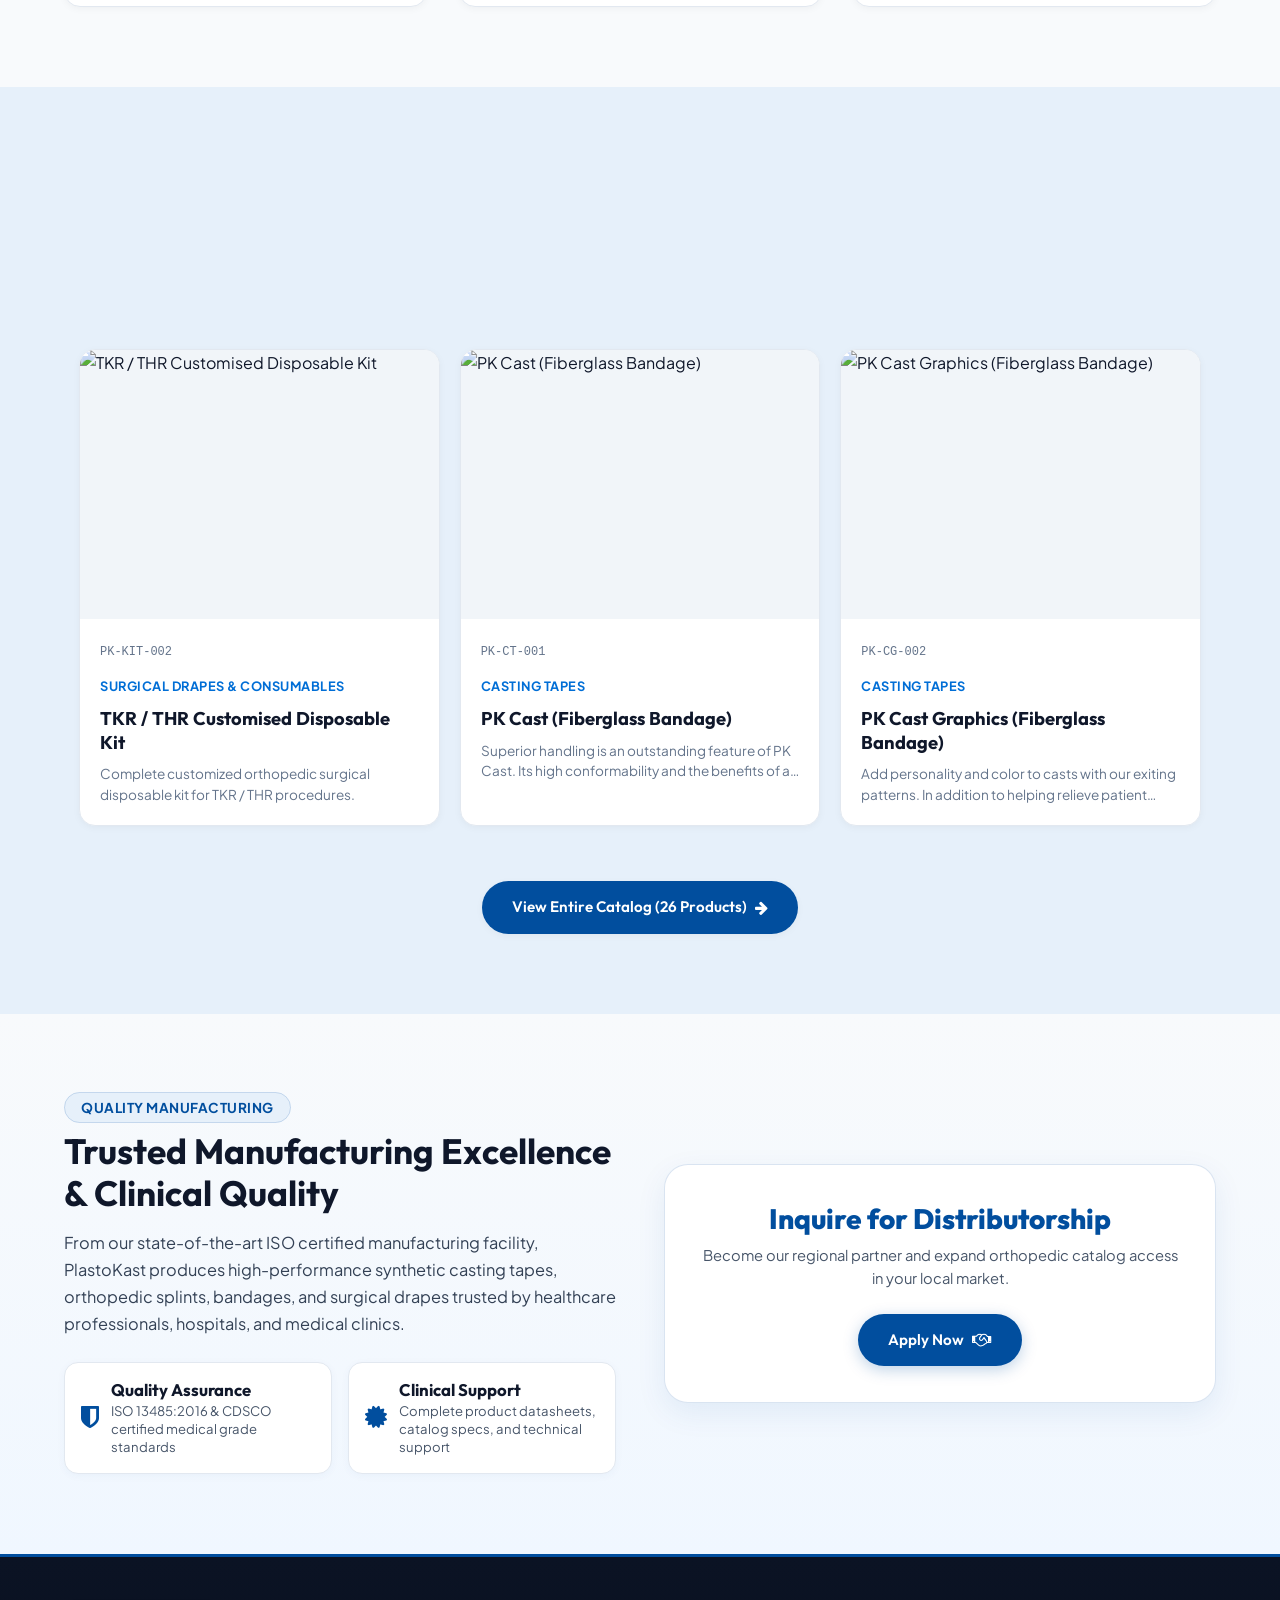
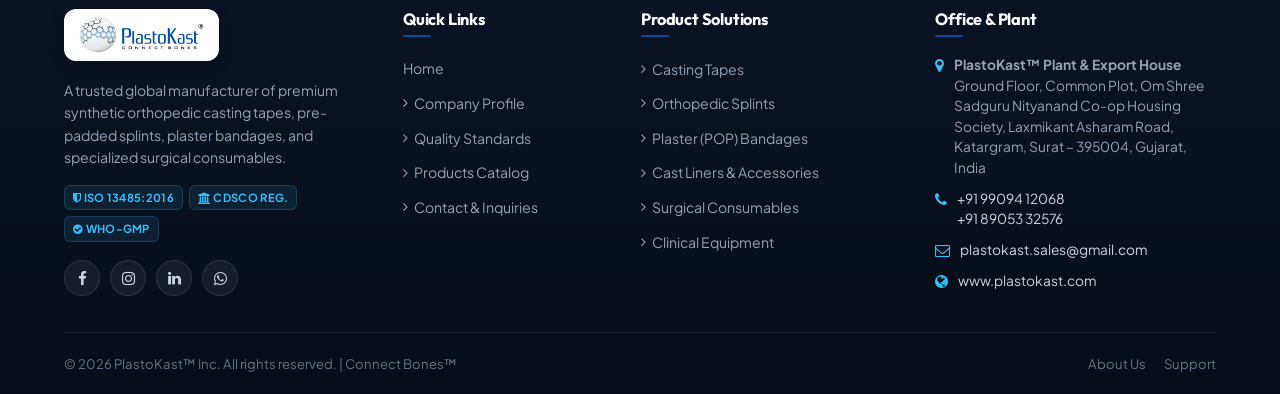
==== commit 417c3433: "Make Footer Product Solutions links and Homepage Hero Slideshow 100% dynamic and live-reactive to Cl" ====
--- a/index.html
+++ b/index.html
@@ -540,13 +540,13 @@
         <!-- Column 3: Orthopedic Solutions -->
         <div class="footer-widget">
           <h4 class="footer-title">Product Solutions</h4>
-          <ul class="footer-links">
-            <li><a href="products.html?category=casting-tapes"><i class="fa fa-angle-right"></i> PK Cast™ Fiberglass Tape</a></li>
-            <li><a href="products.html?category=casting-tapes"><i class="fa fa-angle-right"></i> PK Cast Graphics™</a></li>
-            <li><a href="products.html?category=splints"><i class="fa fa-angle-right"></i> PK Splint™ Orthopedic Splint</a></li>
-            <li><a href="products.html?category=casting-tapes"><i class="fa fa-angle-right"></i> PK Cast™ Procedure Kits</a></li>
-            <li><a href="products.html?category=surgical-consumables"><i class="fa fa-angle-right"></i> TKR / THR Disposable Kits</a></li>
-            <li><a href="products.html?category=bandages"><i class="fa fa-angle-right"></i> POP Bandages & Paddings</a></li>
+          <ul class="footer-links" data-setting="footer-categories" id="footer-categories-list">
+            <li><a href="products.html?category=casting-tapes"><i class="fa fa-angle-right"></i> Casting Tapes</a></li>
+            <li><a href="products.html?category=splints"><i class="fa fa-angle-right"></i> Orthopedic Splints</a></li>
+            <li><a href="products.html?category=pop-bandages"><i class="fa fa-angle-right"></i> Plaster (POP) Bandages</a></li>
+            <li><a href="products.html?category=liners-accessories"><i class="fa fa-angle-right"></i> Cast Liners & Accessories</a></li>
+            <li><a href="products.html?category=surgical-consumables"><i class="fa fa-angle-right"></i> Surgical Consumables</a></li>
+            <li><a href="products.html?category=clinical-equipment"><i class="fa fa-angle-right"></i> Clinical Equipment</a></li>
           </ul>
         </div>
 
